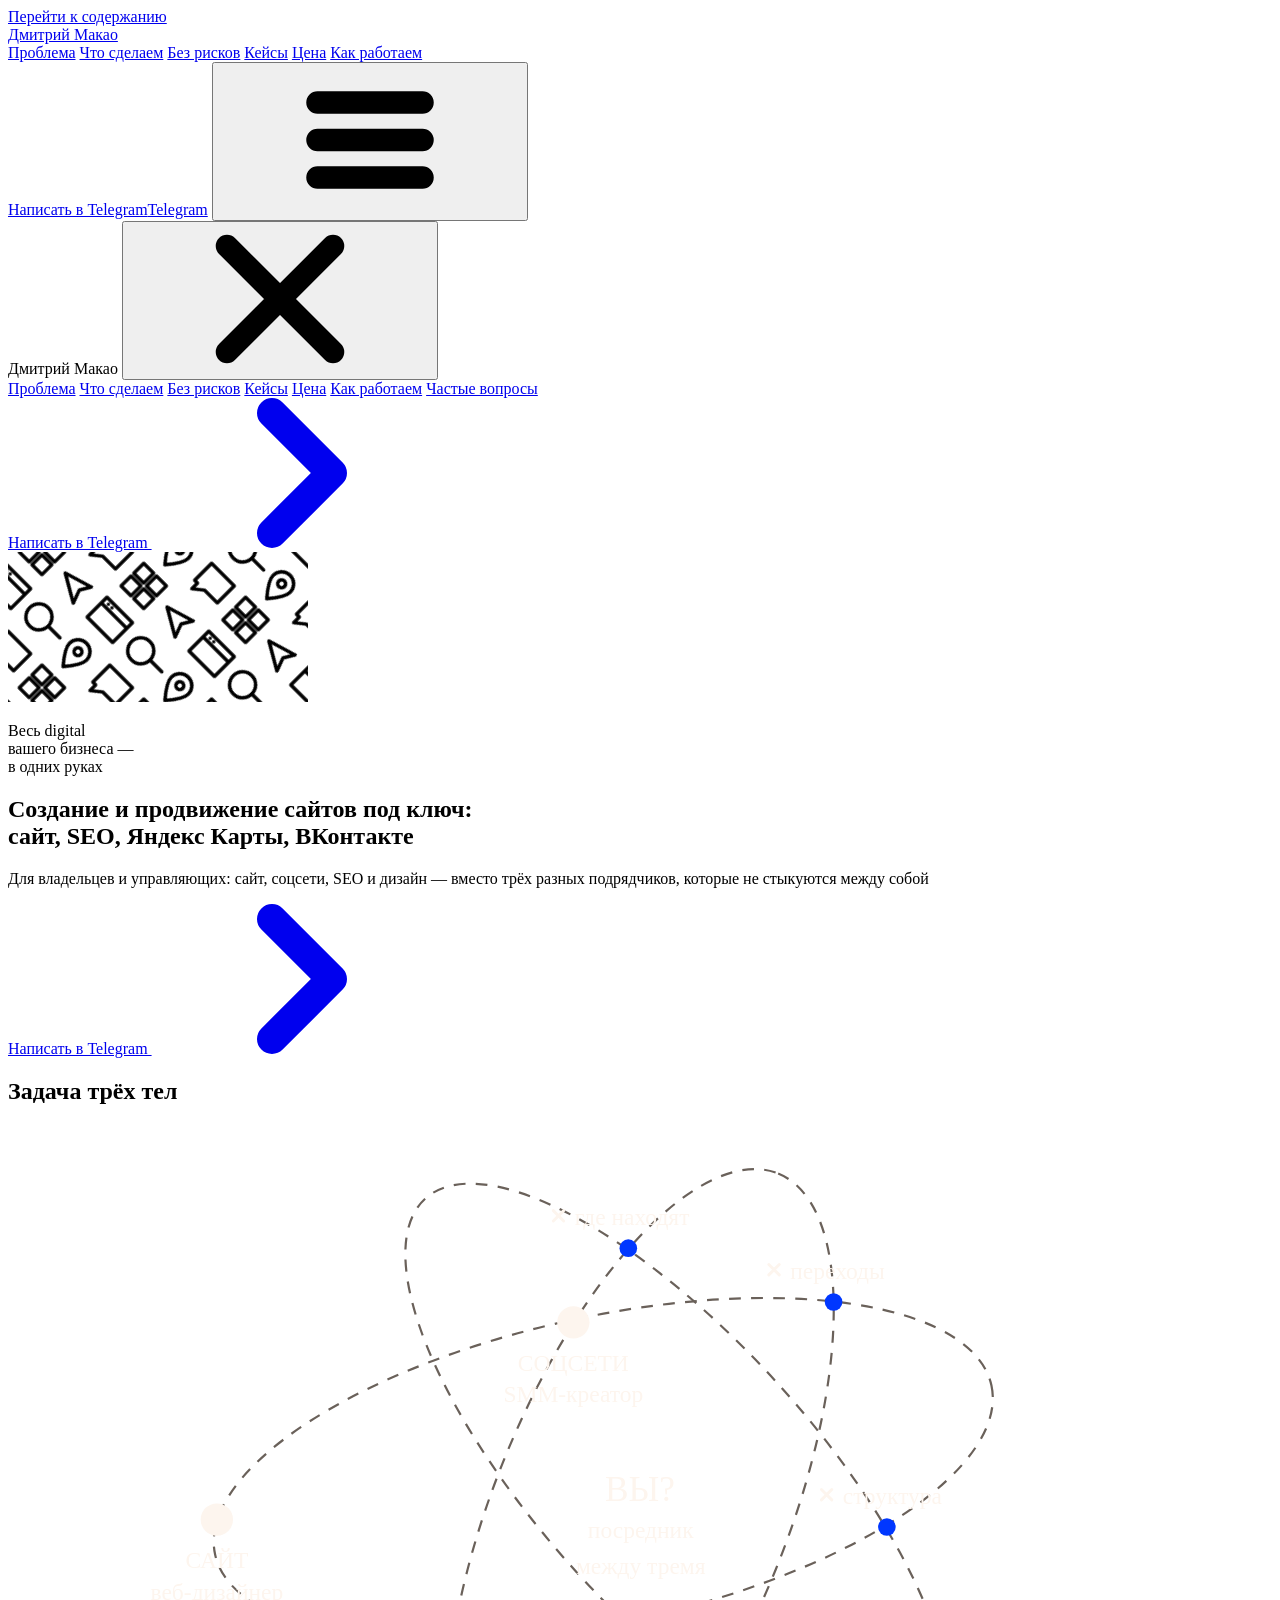
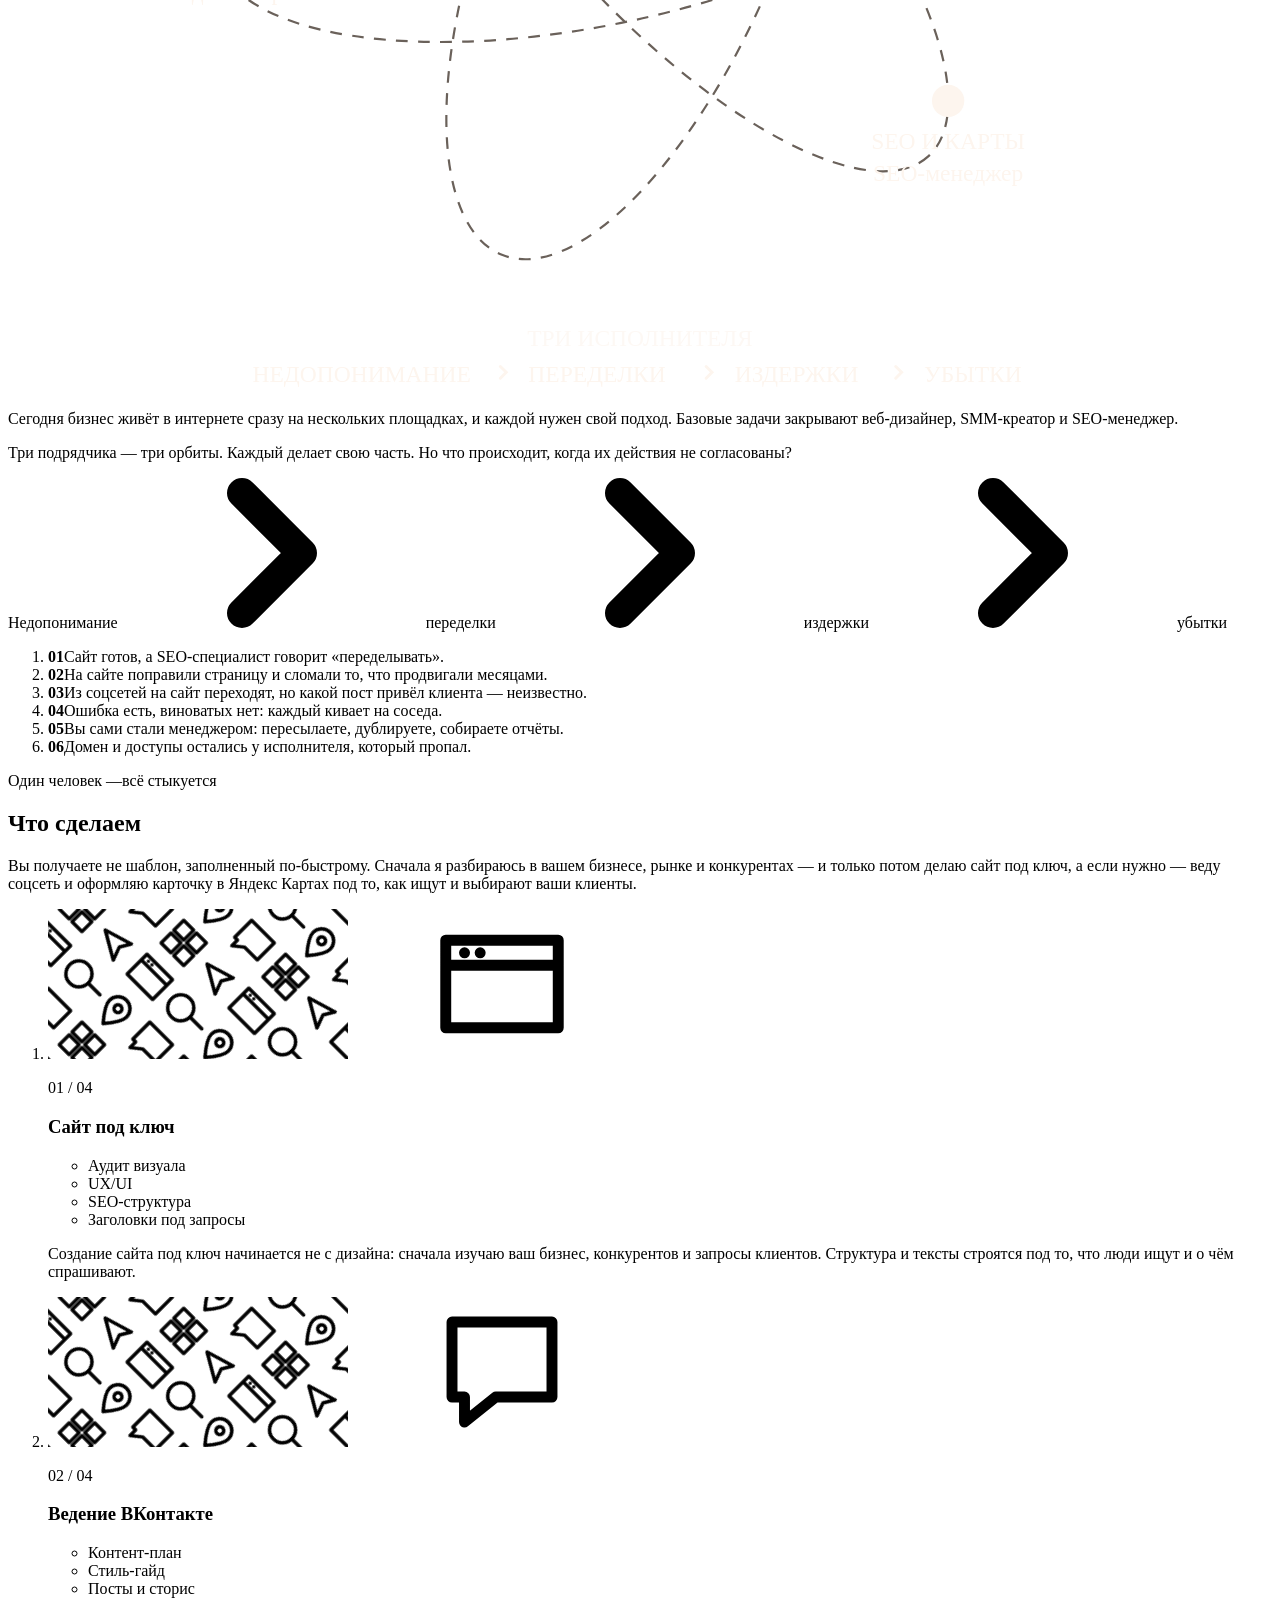
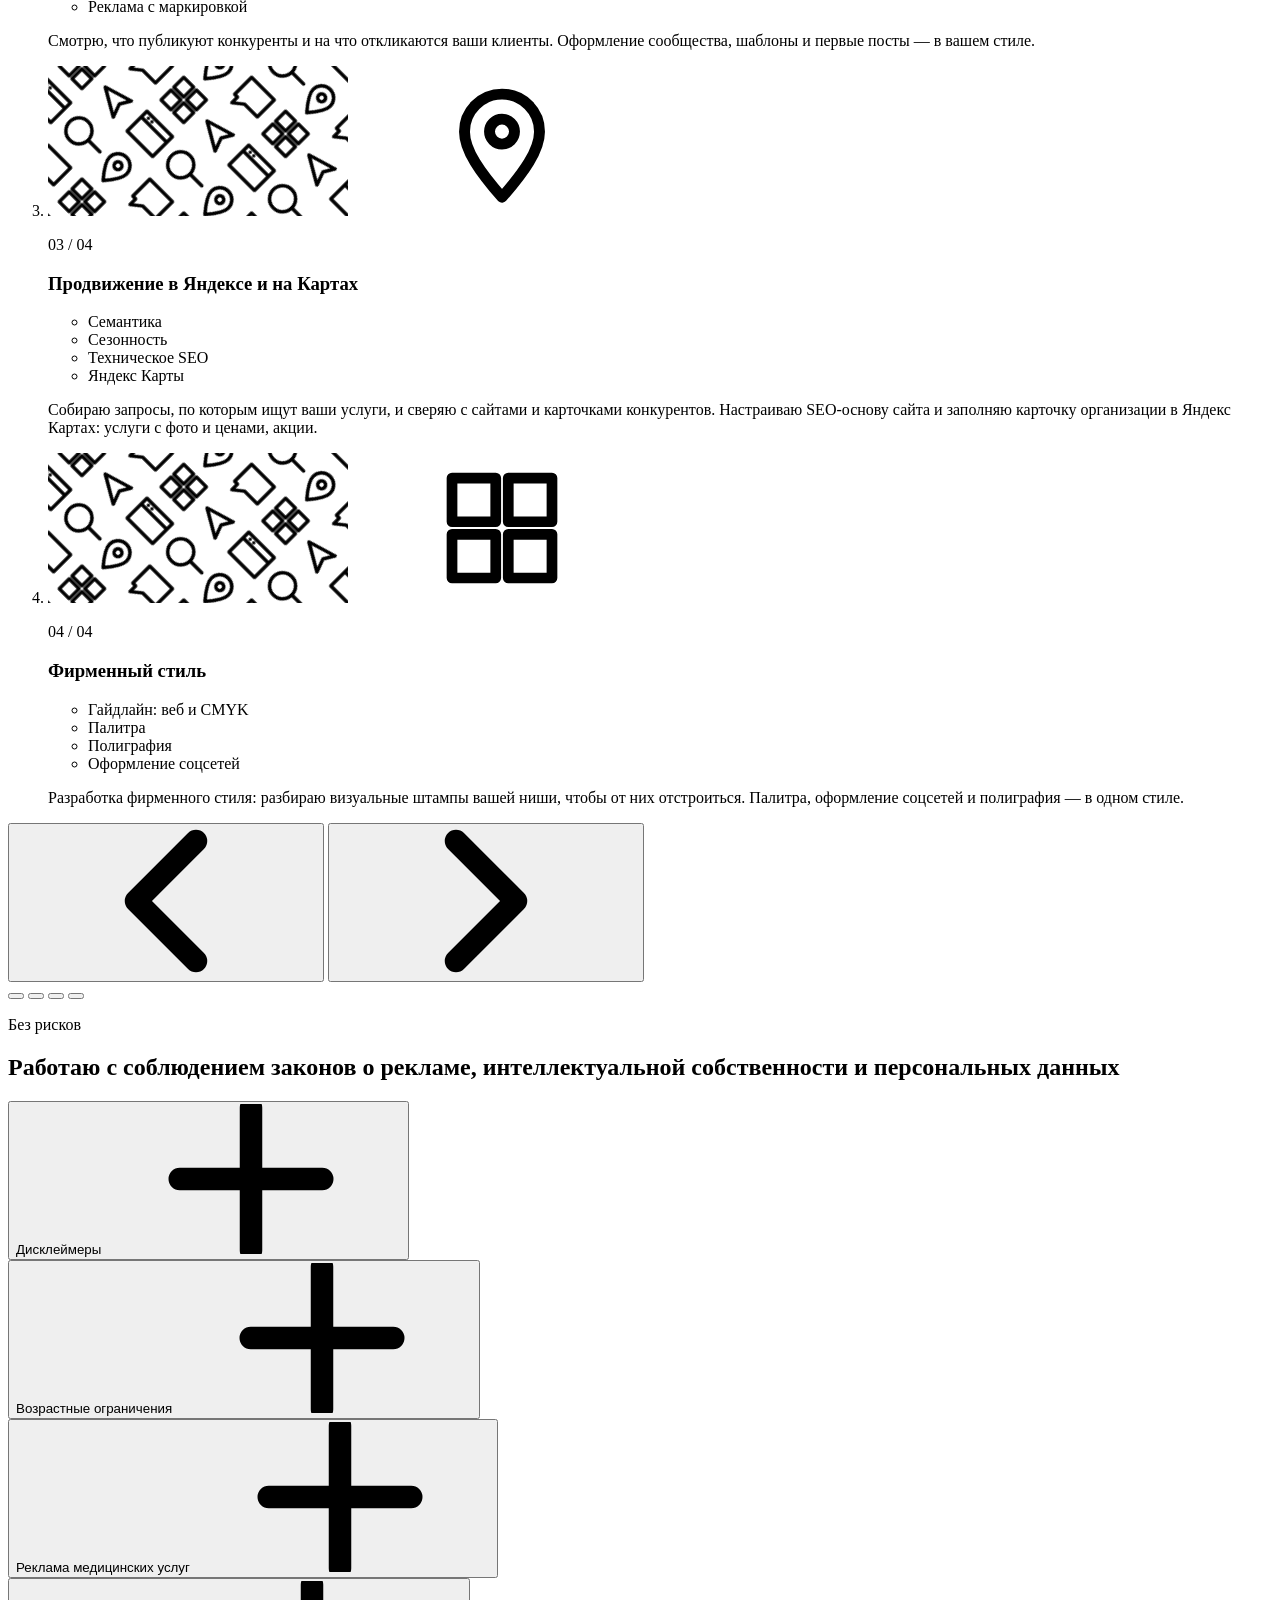
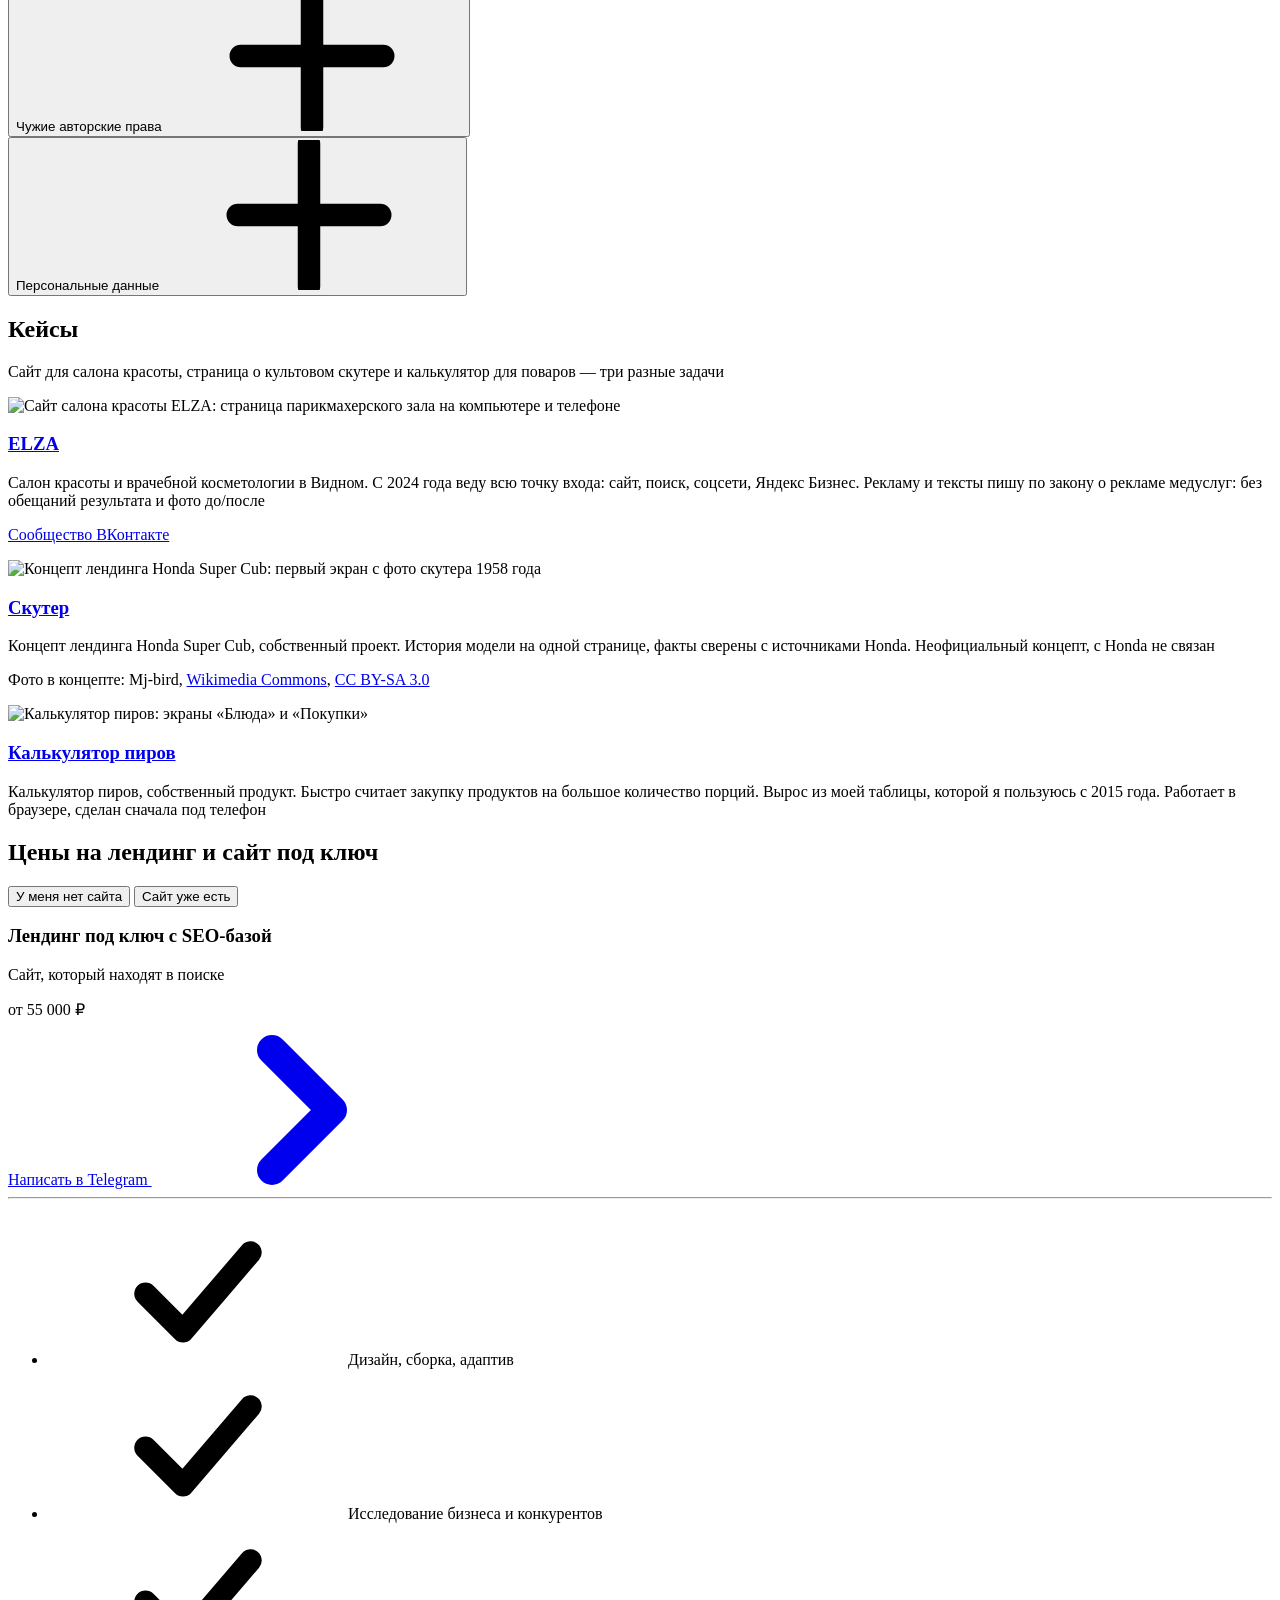
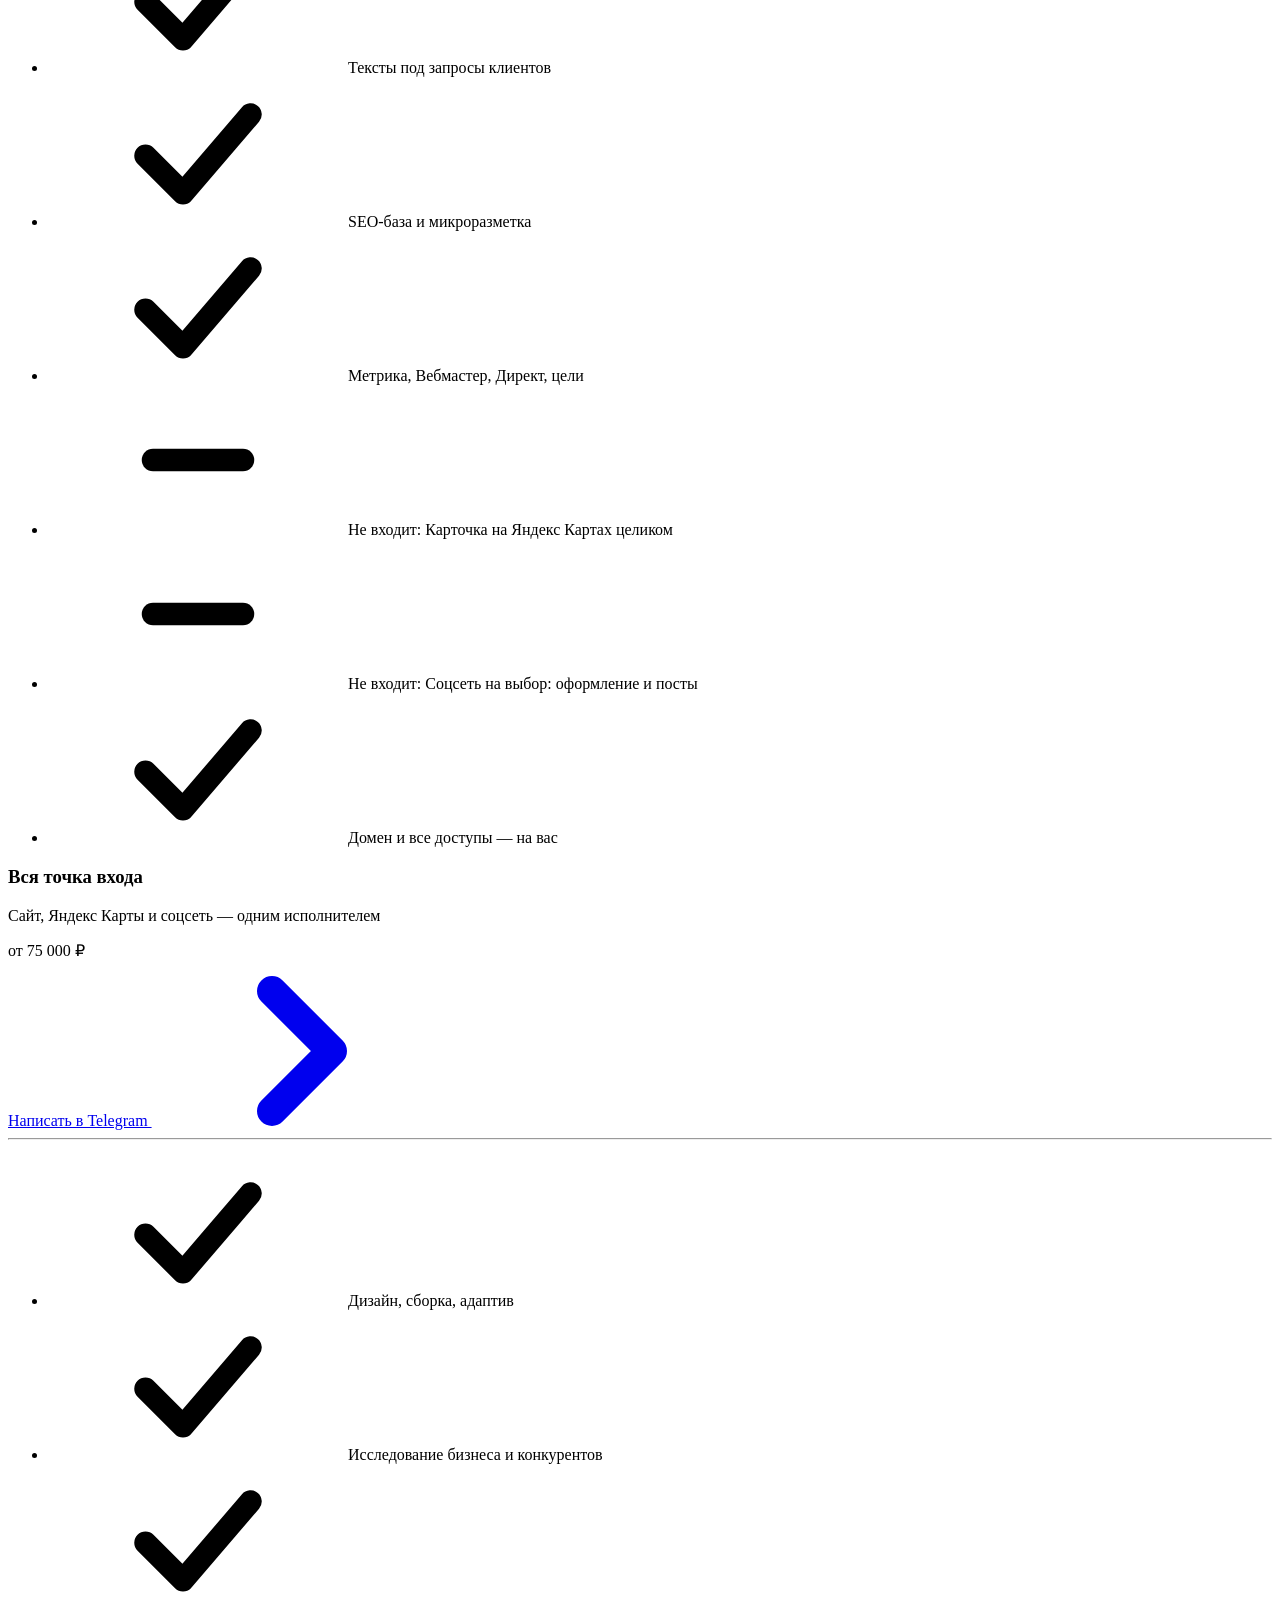
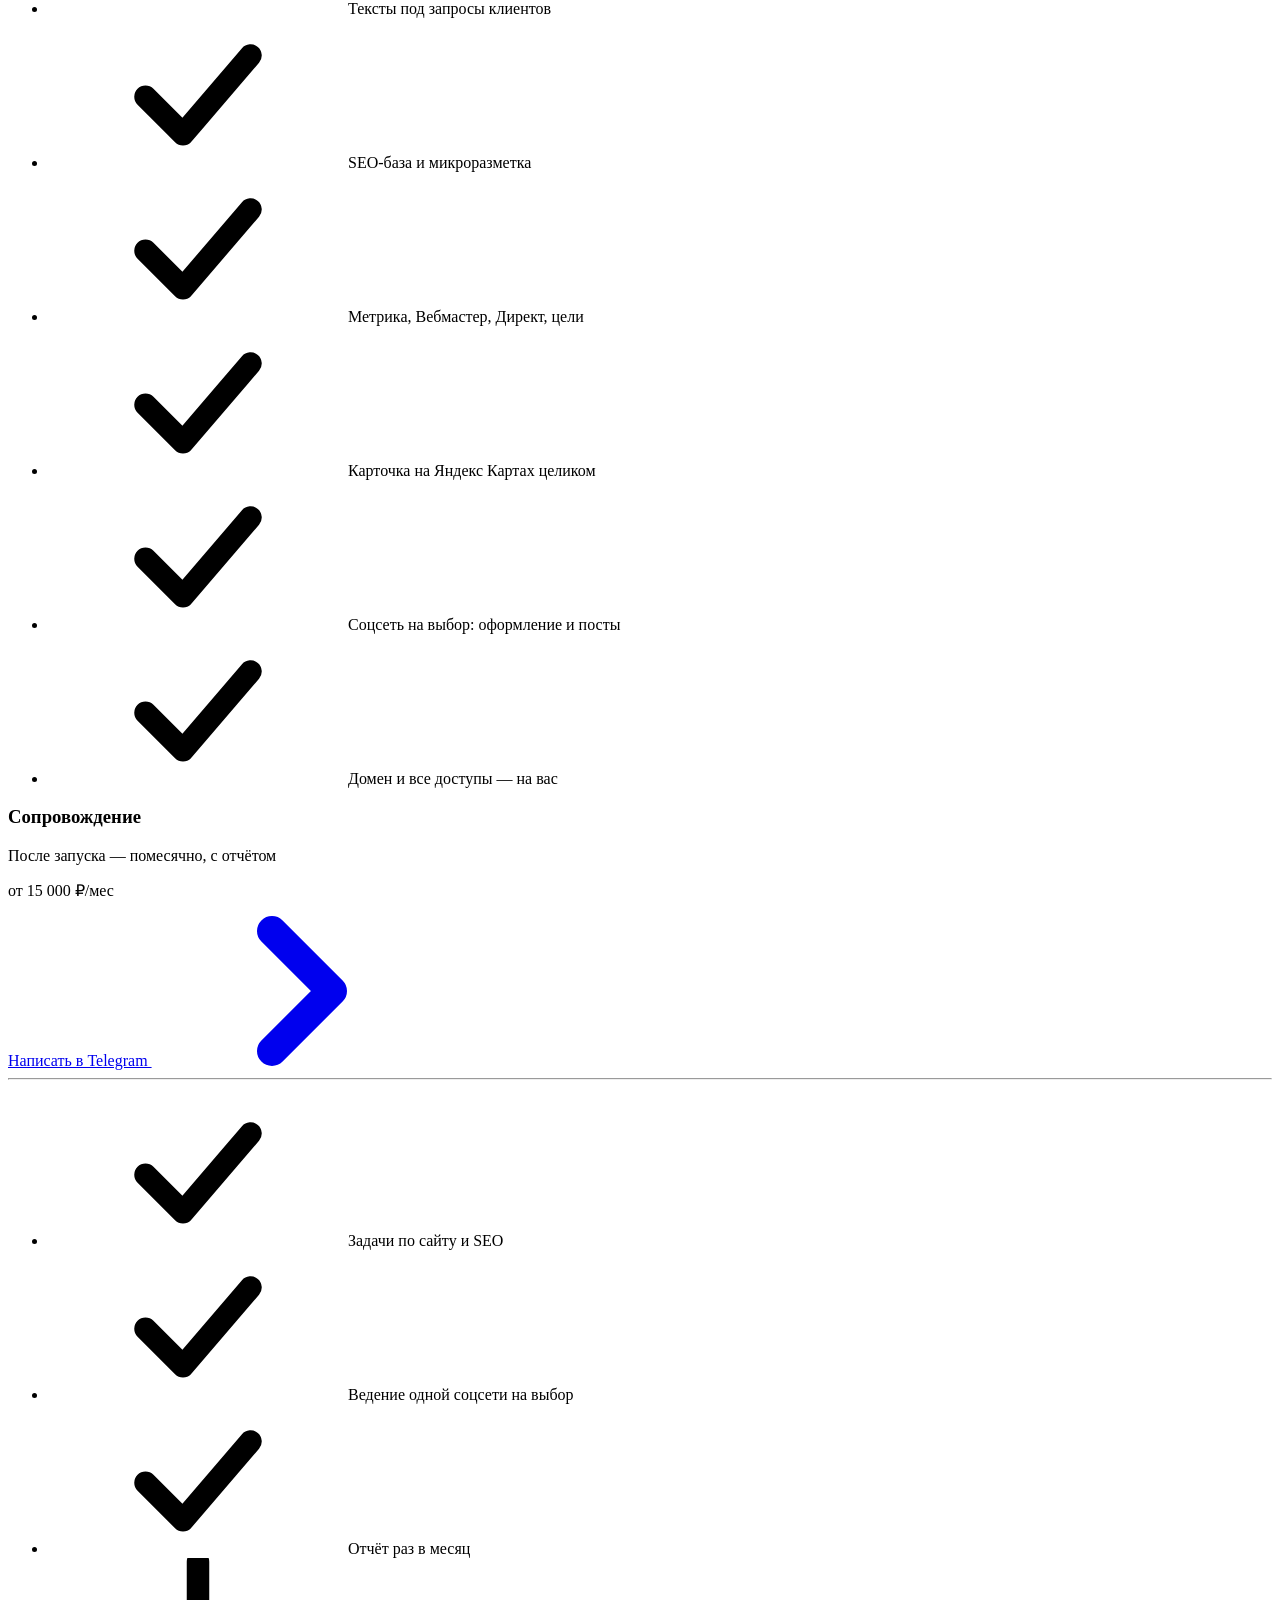
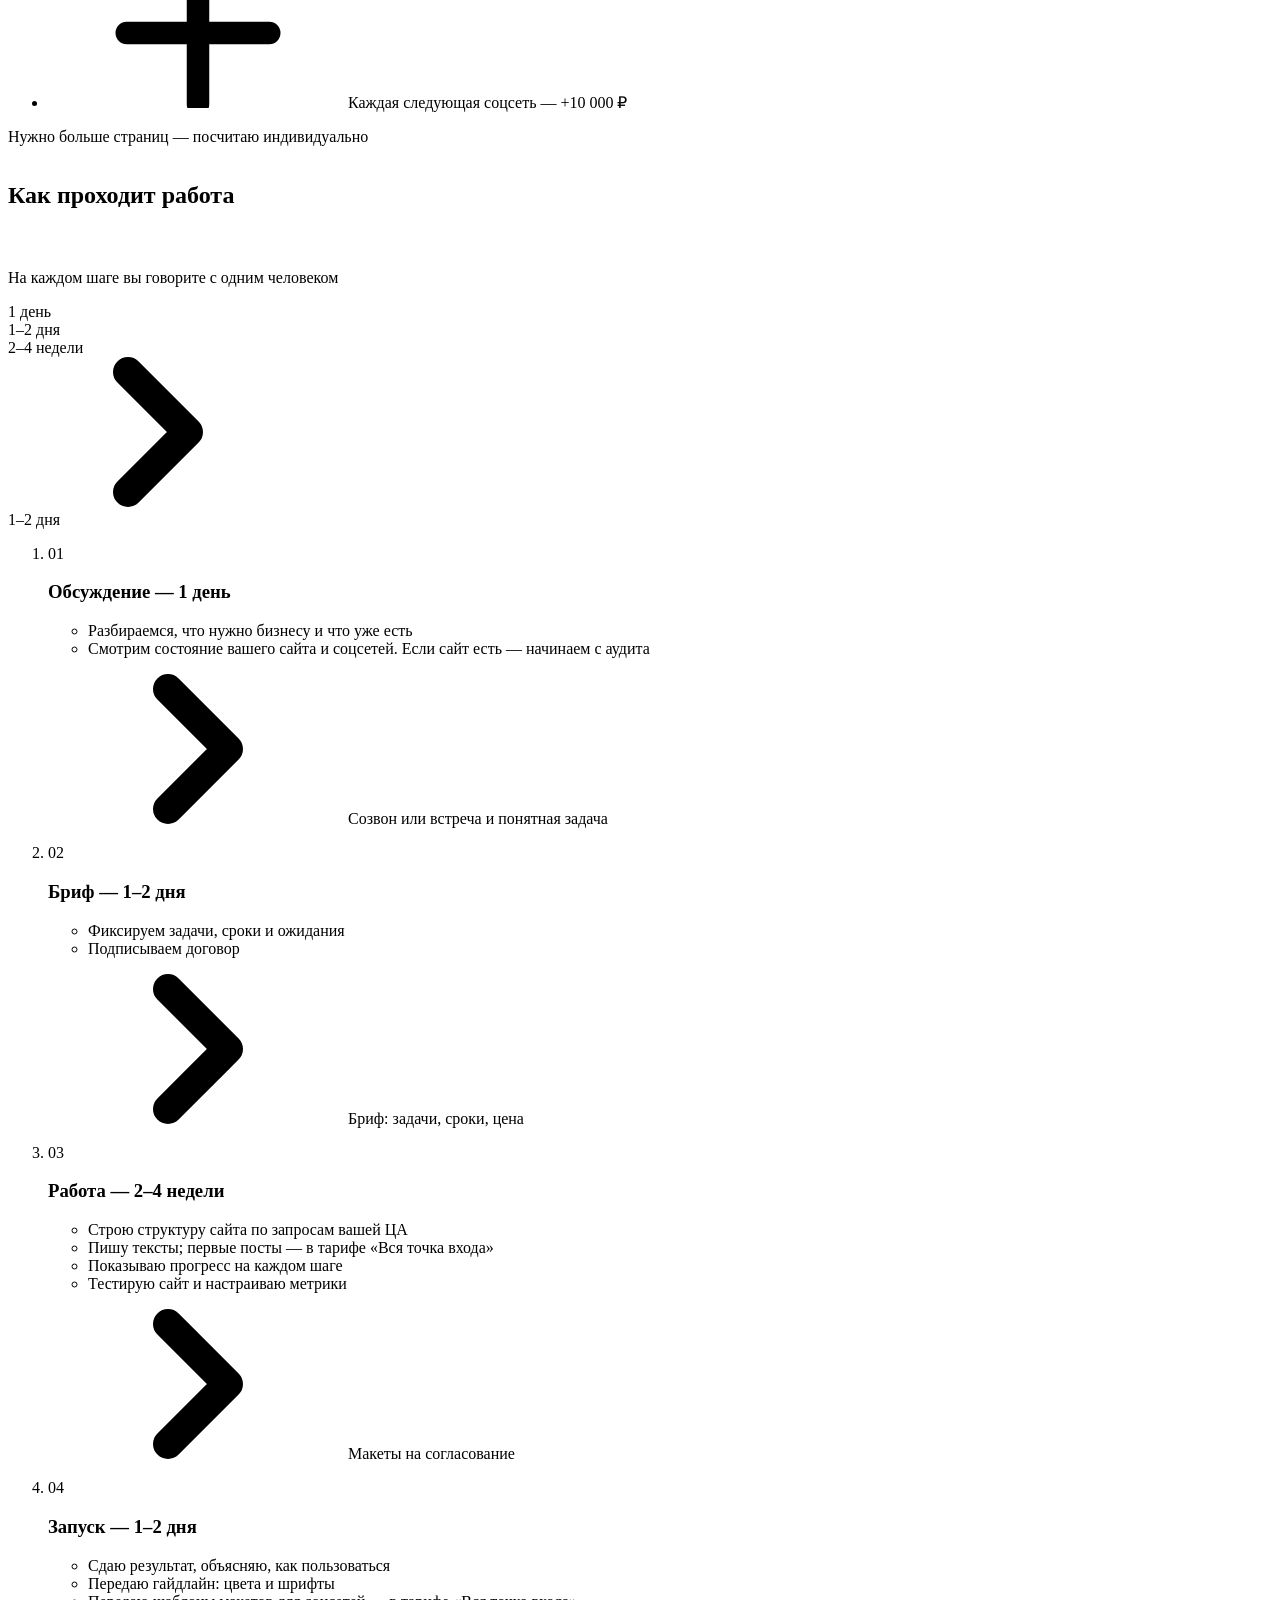
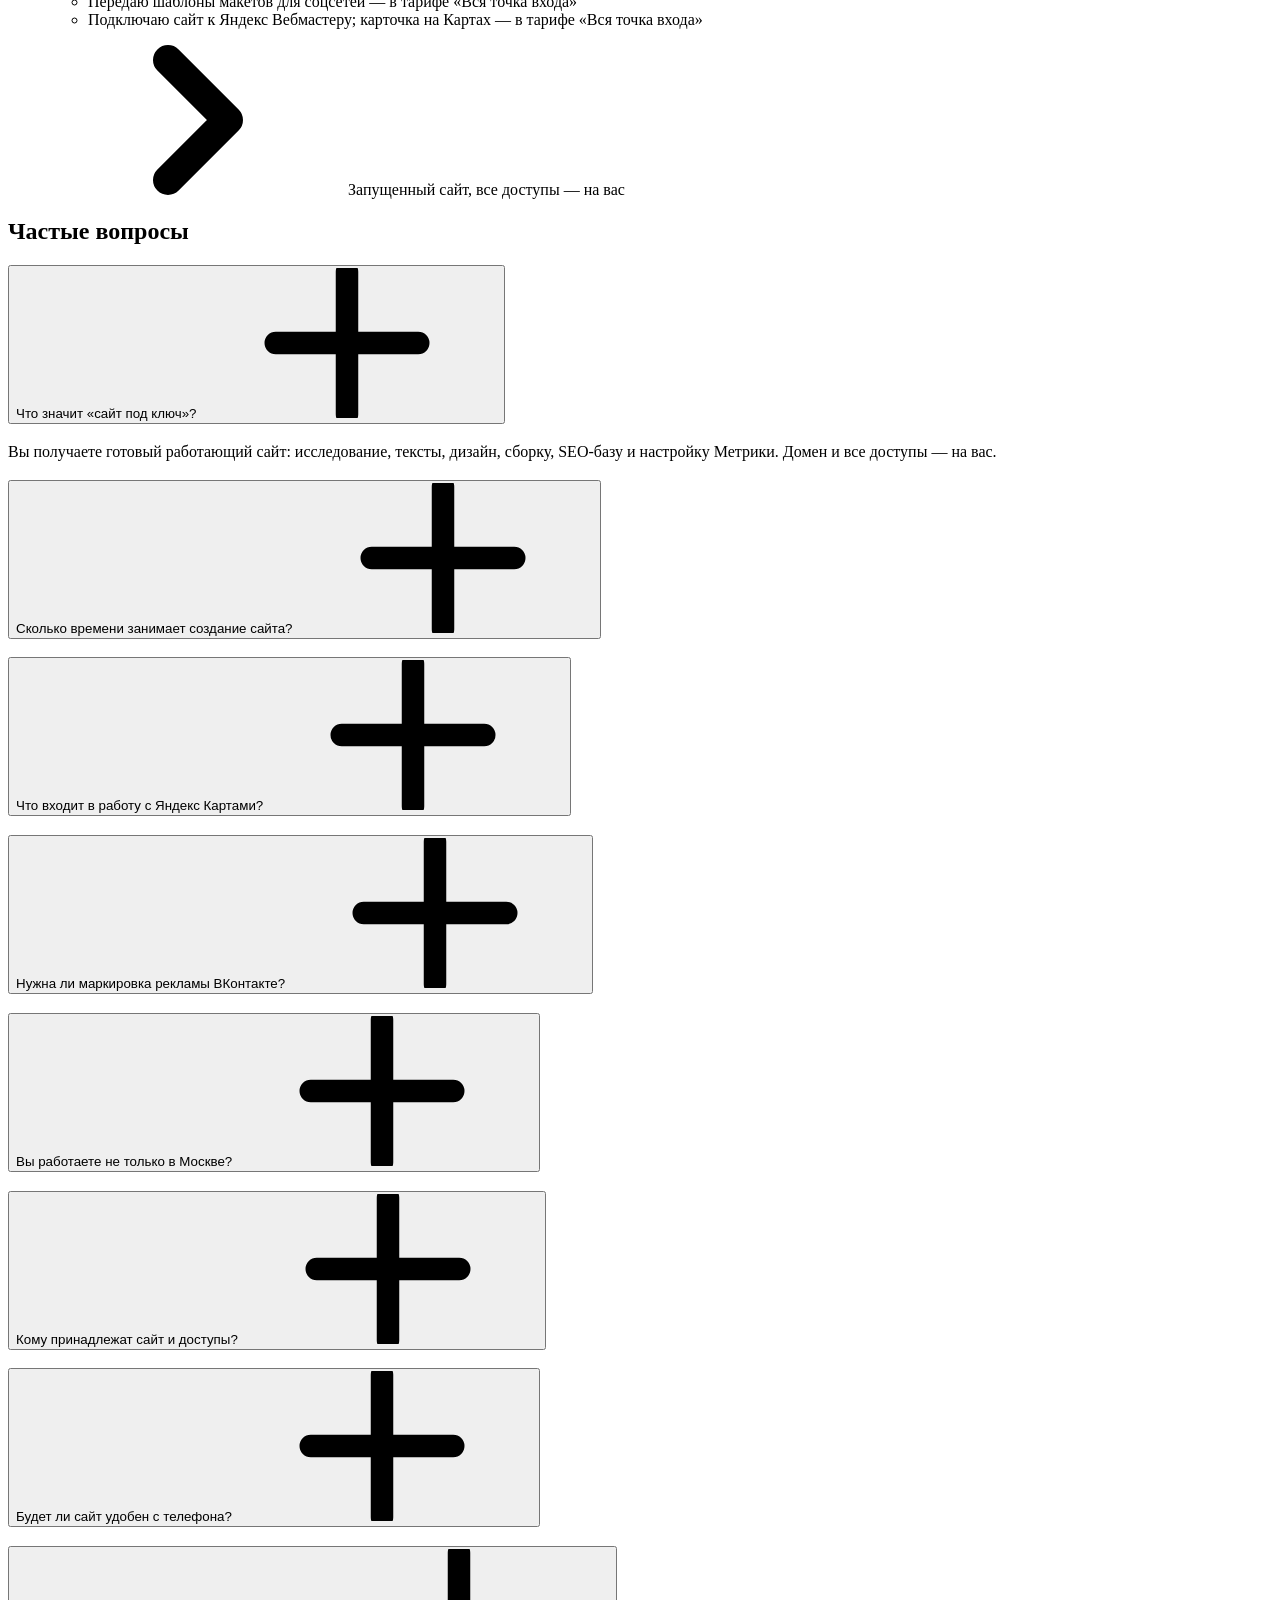
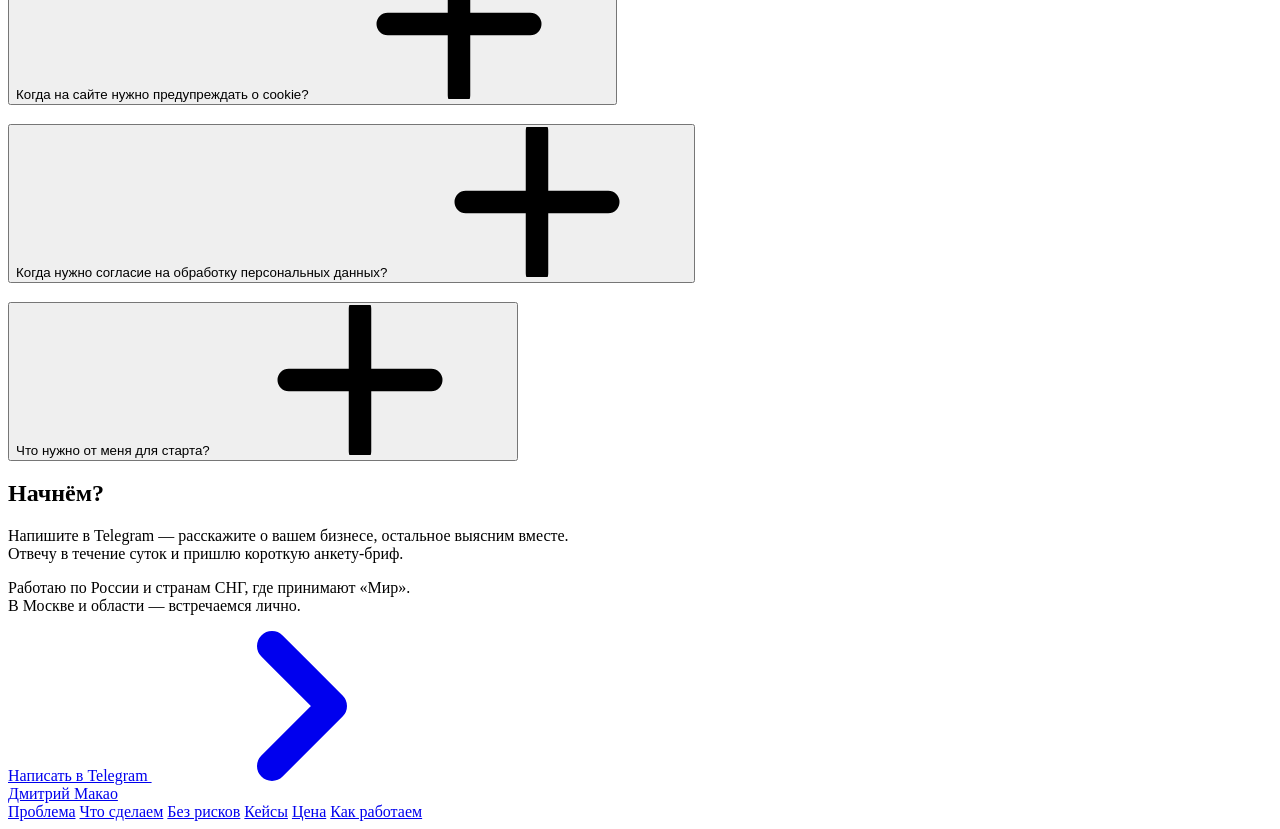
==== index.html @ c99b49bd "Корень .htaccess не видно в системе" ====
<!doctype html>
<html lang="ru">
<head>
<meta charset="utf-8">
<meta name="viewport" content="width=device-width, initial-scale=1">
<title>Сайт под ключ с SEO и продвижением в Яндексе — Дмитрий Макао</title>
<meta name="description" content="Создание и продвижение сайтов под ключ: сайт, SEO, Яндекс Карты и соцсети у одного исполнителя. Лендинг от 55 000 ₽. Пишите в Telegram.">
<link rel="canonical" href="https://dmitrymakao.ru/">
<meta property="og:type" content="website">
<meta property="og:title" content="Весь digital вашего бизнеса — в одних руках">
<meta property="og:description" content="Сайт, SEO, Яндекс Карты и соцсети — один исполнитель вместо трёх. Дмитрий Макао.">
<meta property="og:url" content="https://dmitrymakao.ru/">
<meta property="og:locale" content="ru_RU">
<meta name="theme-color" content="#fdf5ee">
<link rel="icon" href="img/favicon.svg" type="image/svg+xml">
<!-- Шрифты пока с Google Fonts; перед запуском перенести на свой хостинг (152-ФЗ, см. план) -->
<link rel="preload" href="fonts/martian-mono-bold.woff" as="font" type="font/woff" crossorigin>
<link rel="preload" href="fonts/commissioner-regular.woff" as="font" type="font/woff" crossorigin>
<link rel="stylesheet" href="css/style.css">
<script type="application/ld+json">
{
  "@context": "https://schema.org",
  "@type": "ProfessionalService",
  "name": "Дмитрий Макао — сайт, SEO, Яндекс Карты и соцсети",
  "url": "https://dmitrymakao.ru/",
  "description": "Создание и продвижение сайтов под ключ: сайт, SEO, Яндекс Карты и соцсети у одного исполнителя.",
  "areaServed": "RU",
  "priceRange": "от 10 000 ₽",
  "sameAs": ["https://t.me/dmitrymakao"]
}
</script>
<script type="application/ld+json">
{
 "@context": "https://schema.org",
 "@type": "FAQPage",
 "mainEntity": [
  {
   "@type": "Question",
   "name": "Что значит «сайт под ключ»?",
   "acceptedAnswer": {
    "@type": "Answer",
    "text": "Вы получаете готовый работающий сайт: исследование, тексты, дизайн, сборку, SEO-базу и настройку Метрики. Домен и все доступы — на вас."
   }
  },
  {
   "@type": "Question",
   "name": "Сколько времени занимает создание сайта?",
   "acceptedAnswer": {
    "@type": "Answer",
    "text": "Обсуждение — 1 день, бриф — 1–2 дня, работа — 2–4 недели."
   }
  },
  {
   "@type": "Question",
   "name": "Что входит в работу с Яндекс Картами?",
   "acceptedAnswer": {
    "@type": "Answer",
    "text": "Создаю или подтверждаю карточку, заполняю её целиком, завожу услуги с фото и ценами, акции. Ответы на отзывы не веду."
   }
  },
  {
   "@type": "Question",
   "name": "Нужна ли маркировка рекламы ВКонтакте?",
   "acceptedAnswer": {
    "@type": "Answer",
    "text": "Да. Слежу за этим сам: пометка «Реклама», указание рекламодателя и идентификатор рекламы. Если закон требует предупреждений — например, для медицинских услуг, — добавляю и их."
   }
  },
  {
   "@type": "Question",
   "name": "Вы работаете не только в Москве?",
   "acceptedAnswer": {
    "@type": "Answer",
    "text": "Да, по России и странам СНГ, где принимают «Мир». В Москве и области — встречаемся лично."
   }
  },
  {
   "@type": "Question",
   "name": "Кому принадлежат сайт и доступы?",
   "acceptedAnswer": {
    "@type": "Answer",
    "text": "Вам — с первого дня. Домен, аккаунт на платформе сайта и остальные аккаунты регистрируются на вас, а я подключаюсь по вашему приглашению и веду всю работу. Закончили — просто отключаете мой доступ."
   }
  },
  {
   "@type": "Question",
   "name": "Будет ли сайт удобен с телефона?",
   "acceptedAnswer": {
    "@type": "Answer",
    "text": "Да. Делаю сайт сразу под телефон, планшет и компьютер."
   }
  },
  {
   "@type": "Question",
   "name": "Когда на сайте нужно предупреждать о cookie?",
   "acceptedAnswer": {
    "@type": "Answer",
    "text": "Когда сайт собирает аналитику или данные для рекламы: Яндекс Метрика, пиксель ВКонтакте, ретаргетинг. Тогда при первом заходе нужен баннер — зачем собираются данные, ссылка на политику, кнопки «Согласиться» и «Отказаться». Если cookie только технические — вход, корзина, — достаточно описать их в политике обработки данных."
   }
  },
  {
   "@type": "Question",
   "name": "Когда нужно согласие на обработку персональных данных?",
   "acceptedAnswer": {
    "@type": "Answer",
    "text": "Когда сайт собирает данные посетителя: форма заявки, обратный звонок, рассылка, чат-бот. С 1 сентября 2025 года согласие оформляется отдельным документом — его нельзя спрятать в оферту или договор. Надёжнее брать отдельное согласие на каждую форму."
   }
  },
  {
   "@type": "Question",
   "name": "Что нужно от меня для старта?",
   "acceptedAnswer": {
    "@type": "Answer",
    "text": "Написать в Telegram и рассказать о бизнесе. Дальше — созвон или встреча и бриф: задачи, сроки, цена."
   }
  }
 ]
}
</script>
</head>
<body>

<svg width="0" height="0" style="position:absolute" aria-hidden="true">
  <defs>
    <symbol id="i-chevron" viewBox="0 0 10 10"><path d="M3 1L7 5L3 9" fill="none" stroke="currentColor" stroke-width="2" stroke-linecap="round" stroke-linejoin="round"/></symbol>
    <symbol id="i-left" viewBox="0 0 20 20"><path d="M14 2L6 10L14 18" fill="none" stroke="currentColor" stroke-width="3" stroke-linecap="round" stroke-linejoin="round"/></symbol>
    <symbol id="i-right" viewBox="0 0 20 20"><path d="M6 2L14 10L6 18" fill="none" stroke="currentColor" stroke-width="3" stroke-linecap="round" stroke-linejoin="round"/></symbol>
    <symbol id="i-plus" viewBox="0 0 20 20"><path d="M10 0.5V19.5M19.5 10H0.5" fill="none" stroke="currentColor" stroke-width="3" stroke-linecap="round"/></symbol>
    <symbol id="i-check" viewBox="0 0 20 20"><path d="M3 10.5L8 15.5L17 5" fill="none" stroke="currentColor" stroke-width="3" stroke-linecap="round" stroke-linejoin="round"/></symbol>
    <symbol id="i-dash" viewBox="0 0 20 20"><path d="M4 10H16" fill="none" stroke="currentColor" stroke-width="3" stroke-linecap="round"/></symbol>
    <symbol id="i-menu" viewBox="0 0 20 20"><path d="M3 5H17M3 10H17M3 15H17" fill="none" stroke="currentColor" stroke-width="3" stroke-linecap="round"/></symbol>
    <symbol id="i-close" viewBox="0 0 20 20"><path d="M2.93 2.93L17.07 17.07M17.07 2.93L2.93 17.07" fill="none" stroke="currentColor" stroke-width="3" stroke-linecap="round"/></symbol>
    <!-- значки направлений для узора хиро (из «Иконки», размер 28) -->
    <symbol id="p-site" viewBox="0 0 28 28"><path d="M3.5 10.5H24.5M7 8.17H7.01M9.92 8.17H9.93M3.5 5.83H24.5V22.17H3.5V5.83Z" fill="none" stroke="currentColor" stroke-width="2.04" stroke-linecap="round" stroke-linejoin="round"/></symbol>
    <symbol id="p-search" viewBox="0 0 28 28"><path d="M18.08 18.08L24.5 24.5M12.25 4.67A7.58 7.58 0 1 0 12.25 19.83A7.58 7.58 0 1 0 12.25 4.67Z" fill="none" stroke="currentColor" stroke-width="2.04" stroke-linecap="round"/></symbol>
    <symbol id="p-pin" viewBox="0 0 28 28"><path d="M14 24.5C9.92 19.83 7 15.75 7 12.25A7 7 0 0 1 21 12.25C21 15.75 18.08 19.83 14 24.5ZM14 9.92A2.33 2.33 0 1 0 14 14.58A2.33 2.33 0 1 0 14 9.92Z" fill="none" stroke="currentColor" stroke-width="2.04" stroke-linejoin="round"/></symbol>
    <symbol id="p-chat" viewBox="0 0 28 28"><path d="M4.67 4.67H23.33V18.67H12.83L7 23.33V18.67H4.67V4.67Z" fill="none" stroke="currentColor" stroke-width="2.04" stroke-linecap="round" stroke-linejoin="round"/></symbol>
    <symbol id="p-grid" viewBox="0 0 28 28"><path d="M4.67 4.67H12.83V12.83H4.67ZM15.17 4.67H23.33V12.83H15.17ZM4.67 15.17H12.83V23.33H4.67ZM15.17 15.17H23.33V23.33H15.17Z" fill="none" stroke="currentColor" stroke-width="2" stroke-linecap="round" stroke-linejoin="round"/></symbol>
    <symbol id="p-cursor" viewBox="0 0 28 28"><path d="M7.83 6.5L23 14.67L16 16.42L12.5 24L7.83 6.5Z" fill="none" stroke="currentColor" stroke-width="2.04" stroke-linecap="round" stroke-linejoin="round"/></symbol>
  </defs>
</svg>

<a class="visually-hidden" href="#problem">Перейти к содержанию</a>

<header class="header">
  <a class="header__logo" href="#top">Дмитрий Макао</a>
  <nav class="header__nav" aria-label="Разделы">
    <a href="#problem">Проблема</a>
    <a href="#what-includes">Что сделаем</a>
    <a href="#legal">Без рисков</a>
    <a href="#cases">Кейсы</a>
    <a href="#price">Цена</a>
    <a href="#process">Как работаем</a>
  </nav>
  <div class="header__right">
    <a class="header__tg" href="https://t.me/dmitrymakao" target="_blank" rel="noopener" data-goal="tg_header"><span class="header__tg-long">Написать в Telegram</span><span class="header__tg-short">Telegram</span></a>
    <button class="header__burger" type="button" aria-label="Открыть меню" aria-expanded="false" aria-controls="menu"><svg class="icon"><use href="#i-menu"/></svg></button>
  </div>
</header>

<div class="menu" id="menu" aria-label="Меню">
  <div class="menu__top">
    <span class="header__logo">Дмитрий Макао</span>
    <button class="menu__close" type="button" aria-label="Закрыть меню"><svg class="icon"><use href="#i-close"/></svg></button>
  </div>
  <nav class="menu__links" aria-label="Разделы">
    <a href="#problem">Проблема</a>
    <a href="#what-includes">Что сделаем</a>
    <a href="#legal">Без рисков</a>
    <a href="#cases">Кейсы</a>
    <a href="#price">Цена</a>
    <a href="#process">Как работаем</a>
    <a href="#faq">Частые вопросы</a>
  </nav>
  <a class="btn btn--inverse" href="https://t.me/dmitrymakao" target="_blank" rel="noopener" data-goal="tg_menu">Написать в Telegram <svg class="icon icon--10"><use href="#i-chevron"/></svg></a>
</div>

<main id="top">

  <!-- ХИРО -->
  <section class="hero" aria-labelledby="hero-h1">
    <svg class="hero__pattern" aria-hidden="true" focusable="false">
      <defs>
        <pattern id="hero-tile" width="288" height="144" patternUnits="userSpaceOnUse" patternTransform="rotate(45)">
          <!-- ряд r, колонка c: значок k = (2r + c) % 6; лупа и курсор повёрнуты на −45° -->
          <use href="#p-site"   x="0"   y="0" width="48" height="48"/>
          <use href="#p-search" x="48"  y="0" width="48" height="48" transform="rotate(-45 72 24)"/>
          <use href="#p-pin"    x="96"  y="0" width="48" height="48"/>
          <use href="#p-chat"   x="144" y="0" width="48" height="48"/>
          <use href="#p-grid"   x="192" y="0" width="48" height="48"/>
          <use href="#p-cursor" x="240" y="0" width="48" height="48" transform="rotate(-45 264 24)"/>
          <use href="#p-pin"    x="0"   y="48" width="48" height="48"/>
          <use href="#p-chat"   x="48"  y="48" width="48" height="48"/>
          <use href="#p-grid"   x="96"  y="48" width="48" height="48"/>
          <use href="#p-cursor" x="144" y="48" width="48" height="48" transform="rotate(-45 168 72)"/>
          <use href="#p-site"   x="192" y="48" width="48" height="48"/>
          <use href="#p-search" x="240" y="48" width="48" height="48" transform="rotate(-45 264 72)"/>
          <use href="#p-grid"   x="0"   y="96" width="48" height="48"/>
          <use href="#p-cursor" x="48"  y="96" width="48" height="48" transform="rotate(-45 72 120)"/>
          <use href="#p-site"   x="96"  y="96" width="48" height="48"/>
          <use href="#p-search" x="144" y="96" width="48" height="48" transform="rotate(-45 168 120)"/>
          <use href="#p-pin"    x="192" y="96" width="48" height="48"/>
          <use href="#p-chat"   x="240" y="96" width="48" height="48"/>
        </pattern>
      </defs>
      <rect width="100%" height="100%" fill="url(#hero-tile)"/>
    </svg>
    <div class="hero__content">
      <p class="hero__title">Весь digital<br>вашего бизнеса —<br>в одних руках</p>
      <h1 class="hero__h1" id="hero-h1">Создание и продвижение сайтов под ключ:<br>сайт, SEO, Яндекс Карты, ВКонтакте</h1>
      <p class="hero__lead">Для владельцев и управляющих: сайт, соцсети, SEO и дизайн — вместо трёх разных подрядчиков, которые не стыкуются между собой</p>
      <a class="btn btn--fill" href="https://t.me/dmitrymakao" target="_blank" rel="noopener" data-goal="tg_hero">Написать в Telegram <svg class="icon icon--10"><use href="#i-chevron"/></svg></a>
    </div>
  </section>

  <!-- ПРОБЛЕМА -->
  <section class="section section--dark stack" id="problem" aria-labelledby="problem-h">
    <h2 class="t-h2 h-center" id="problem-h">Задача трёх тел</h2>
    <div class="problem__grid">
      <svg class="problem__scheme" viewBox="0 0 860 589" role="img" aria-label="Схема: три исполнителя — сайт, SEO и карты, соцсети — на разных орбитах, а вы посредник между ними. Итог: недопонимание, переделки, издержки, убытки.">
        <g fill="none" stroke="#6A615A" stroke-width="1.5" stroke-dasharray="8 7">
          <ellipse cx="405.02" cy="234.74" rx="270.3" ry="104.3" transform="rotate(-12.29 405.02 234.74)"/>
          <ellipse cx="455.05" cy="239.81" rx="255.5" ry="93.8" transform="rotate(47.97 455.05 239.81)"/>
          <ellipse cx="430.03" cy="264.8" rx="250.1" ry="99.7" transform="rotate(-67.93 430.03 264.8)"/>
        </g>
        <g fill="#0037FF"><circle cx="597.97" cy="273.52" r="6"/><circle cx="561.7" cy="120.45" r="6"/><circle cx="422.05" cy="83.8" r="6"/></g>
        <g stroke="#FDF5EE" stroke-width="2" stroke-linecap="round" fill="none">
          <path d="M553.43 247.99L560.5 255.06M560.5 247.99L553.43 255.06"/>
          <path d="M517.66 94.91L524.73 101.98M524.73 94.91L517.66 101.98"/>
          <path d="M371.01 58.27L378.08 65.34M378.08 58.27L371.01 65.34"/>
          <path d="M335 572.5L339 576.5L335 580.5M475 572.5L479 576.5L475 580.5M604 572.5L608 576.5L604 580.5"/>
        </g>
        <g fill="#FDF5EE"><circle cx="142.1" cy="268.45" r="11"/><circle cx="639.65" cy="391.77" r="11"/><circle cx="384.66" cy="134.26" r="11"/></g>
        <g fill="#FDF5EE" font-size="16">
          <text x="568.02" y="258.01">структура</text>
          <text x="532.24" y="104.94">переходы</text>
          <text x="385.6" y="68.29">где находят</text>
          <text x="142.1" y="322.94" text-anchor="middle">веб-дизайнер</text>
          <text x="639.65" y="446.26" text-anchor="middle">SEO-менеджер</text>
          <text x="384.66" y="188.74" text-anchor="middle">SMM-креатор</text>
          <text x="430.5" y="281.27" text-anchor="middle">посредник</text>
          <text x="430.5" y="305.27" text-anchor="middle">между тремя</text>
          <g class="m">
            <text x="142.1" y="301.35" text-anchor="middle">САЙТ</text>
            <text x="639.65" y="424.67" text-anchor="middle">SEO И КАРТЫ</text>
            <text x="384.66" y="167.16" text-anchor="middle">СОЦСЕТИ</text>
            <text x="430" y="255.88" text-anchor="middle" font-size="24" letter-spacing="0">ВЫ?</text>
            <text x="430" y="558.68" text-anchor="middle" opacity="0.6">ТРИ ИСПОЛНИТЕЛЯ</text>
            <text x="166.34" y="582.9">НЕДОПОНИМАНИЕ</text>
            <text x="354.03" y="582.9">ПЕРЕДЕЛКИ</text>
            <text x="494.45" y="582.9">ИЗДЕРЖКИ</text>
            <text x="623.29" y="582.9">УБЫТКИ</text>
          </g>
        </g>
      </svg>
      <div class="problem__text">
        <p>Сегодня бизнес живёт в интернете сразу на нескольких площадках, и каждой нужен свой подход. Базовые задачи закрывают веб-дизайнер, SMM-креатор и SEO-менеджер.</p>
        <p>Три подрядчика — три орбиты. Каждый делает свою часть. Но что происходит, когда их действия не согласованы?</p>
        <p class="problem__chain t-label">Недопонимание <svg class="icon icon--10" aria-hidden="true"><use href="#i-chevron"/></svg> переделки <svg class="icon icon--10" aria-hidden="true"><use href="#i-chevron"/></svg> издержки <svg class="icon icon--10" aria-hidden="true"><use href="#i-chevron"/></svg> убытки</p>
        <ol class="pains">
          <li><b>01</b><span>Сайт готов, а SEO-специалист говорит «переделывать».</span></li>
          <li><b>02</b><span>На сайте поправили страницу и сломали то, что продвигали месяцами.</span></li>
          <li><b>03</b><span>Из соцсетей на сайт переходят, но какой пост привёл клиента — неизвестно.</span></li>
          <li><b>04</b><span>Ошибка есть, виноватых нет: каждый кивает на соседа.</span></li>
          <li><b>05</b><span>Вы сами стали менеджером: пересылаете, дублируете, собираете отчёты.</span></li>
          <li><b>06</b><span>Домен и доступы остались у исполнителя, который пропал.</span></li>
        </ol>
      </div>
    </div>
    <p class="problem__claim t-accent"><span>Один человек —</span><span>всё стыкуется</span></p>
  </section>

  <!-- ЧТО СДЕЛАЕМ
       Одна разметка на все ширины (08.10): на телефоне — список 01–04 подряд,
       с 768 скрипт собирает слайдер: слева лента кадров со словами, справа текст текущего направления. -->
  <section class="section section--line stack" id="what-includes" aria-labelledby="services-h">
    <div class="services__head">
      <h2 class="t-h2 c-accent h-center" id="services-h">Что сделаем</h2>
      <p>Вы получаете не шаблон, заполненный по-быстрому. Сначала я разбираюсь в вашем бизнесе, рынке и конкурентах — и только потом делаю сайт под ключ, а если нужно — веду соцсеть и оформляю карточку в Яндекс Картах под то, как ищут и выбирают ваши клиенты.</p>
    </div>
    <div class="services" data-slider>
      <div class="services__window" aria-hidden="true"><div class="services__track"></div></div>
      <div class="services__text">
        <ol class="svc-list" aria-live="polite">
        <li data-icon="p-site" class="svc is-active">
          <div class="svc__card">
            <svg class="card__pattern" aria-hidden="true"><rect width="100%" height="100%" fill="url(#hero-tile)"/></svg>
            <svg class="card__icon" aria-hidden="true"><use href="#p-site"/></svg>
            <p class="t-label c-muted">01 / 04</p>
            <h3 class="t-h3">Сайт под ключ</h3>
            <ul class="svc__words"><li>Аудит визуала</li><li>UX/UI</li><li>SEO-структура</li><li>Заголовки под запросы</li></ul>
          </div>
          <p class="svc__desc">Создание сайта под ключ начинается не с дизайна: сначала изучаю ваш бизнес, конкурентов и запросы клиентов. Структура и тексты строятся под то, что люди ищут и о чём спрашивают.</p>
        </li>
        <li data-icon="p-chat" class="svc">
          <div class="svc__card">
            <svg class="card__pattern" aria-hidden="true"><rect width="100%" height="100%" fill="url(#hero-tile)"/></svg>
            <svg class="card__icon" aria-hidden="true"><use href="#p-chat"/></svg>
            <p class="t-label c-muted">02 / 04</p>
            <h3 class="t-h3">Ведение ВКонтакте</h3>
            <ul class="svc__words"><li>Контент-план</li><li>Стиль-гайд</li><li>Посты и сторис</li><li>Реклама с маркировкой</li></ul>
          </div>
          <p class="svc__desc">Смотрю, что публикуют конкуренты и на что откликаются ваши клиенты. Оформление сообщества, шаблоны и первые посты — в вашем стиле.</p>
        </li>
        <li data-icon="p-pin" class="svc">
          <div class="svc__card">
            <svg class="card__pattern" aria-hidden="true"><rect width="100%" height="100%" fill="url(#hero-tile)"/></svg>
            <svg class="card__icon" aria-hidden="true"><use href="#p-pin"/></svg>
            <p class="t-label c-muted">03 / 04</p>
            <h3 class="t-h3">Продвижение в Яндексе и на Картах</h3>
            <ul class="svc__words"><li>Семантика</li><li>Сезонность</li><li>Техническое SEO</li><li>Яндекс Карты</li></ul>
          </div>
          <p class="svc__desc">Собираю запросы, по которым ищут ваши услуги, и сверяю с сайтами и карточками конкурентов. Настраиваю SEO-основу сайта и заполняю карточку организации в Яндекс Картах: услуги с фото и ценами, акции.</p>
        </li>
        <li data-icon="p-grid" class="svc">
          <div class="svc__card">
            <svg class="card__pattern" aria-hidden="true"><rect width="100%" height="100%" fill="url(#hero-tile)"/></svg>
            <svg class="card__icon" aria-hidden="true"><use href="#p-grid"/></svg>
            <p class="t-label c-muted">04 / 04</p>
            <h3 class="t-h3">Фирменный стиль</h3>
            <ul class="svc__words"><li>Гайдлайн: веб и CMYK</li><li>Палитра</li><li>Полиграфия</li><li>Оформление соцсетей</li></ul>
          </div>
          <p class="svc__desc">Разработка фирменного стиля: разбираю визуальные штампы вашей ниши, чтобы от них отстроиться. Палитра, оформление соцсетей и полиграфия — в одном стиле.</p>
        </li>
        </ol>
        <div class="services__nav">
          <button class="arrow-btn" type="button" data-prev aria-label="Предыдущее направление"><svg class="icon"><use href="#i-left"/></svg></button>
          <button class="arrow-btn" type="button" data-next aria-label="Следующее направление"><svg class="icon"><use href="#i-right"/></svg></button>
          <div class="dots" role="group" aria-label="Направления">
            <button type="button" aria-label="Сайт под ключ" aria-current="true"></button>
            <button type="button" aria-label="Ведение ВКонтакте"></button>
            <button type="button" aria-label="Продвижение в Яндексе и на Картах"></button>
            <button type="button" aria-label="Фирменный стиль"></button>
          </div>
        </div>
      </div>
    </div>
  </section>

  <!-- БЕЗ РИСКОВ -->
  <section class="section section--surface stack" id="legal" aria-labelledby="legal-h">
    <p class="t-h2 c-accent h-center">Без рисков</p>
    <h2 class="t-h3" id="legal-h">Работаю с соблюдением законов о рекламе, интеллектуальной собственности и персональных данных</h2>
    <div class="accordion">
      <div class="acc"><button class="acc__head t-h3" type="button" aria-expanded="false">Дисклеймеры<svg class="icon"><use href="#i-plus"/></svg></button><p class="acc__body" hidden>Все рекламные материалы — с обязательными предупреждениями по требованиям законодательства РФ.</p></div>
      <div class="acc"><button class="acc__head t-h3" type="button" aria-expanded="false">Возрастные ограничения<svg class="icon"><use href="#i-plus"/></svg></button><p class="acc__body" hidden>Маркировку 0+, 12+, 16+, 18+ ставлю там, где она нужна, — без напоминаний.</p></div>
      <div class="acc"><button class="acc__head t-h3" type="button" aria-expanded="false">Реклама медицинских услуг<svg class="icon"><use href="#i-plus"/></svg></button><p class="acc__body" hidden>Знаю особые требования закона «О рекламе» к косметологии и медицине: что можно обещать, что нельзя и как это сформулировать.</p></div>
      <div class="acc"><button class="acc__head t-h3" type="button" aria-expanded="false">Чужие авторские права<svg class="icon"><use href="#i-plus"/></svg></button><p class="acc__body" hidden>Проверяю, чьи фото, шрифты и тексты стоят у вас на сайте и в соцсетях. У клиента была денежная претензия из-за контента прошлых исполнителей — такой контент заменяю на лицензионный или свой.</p></div>
      <div class="acc"><button class="acc__head t-h3" type="button" aria-expanded="false">Персональные данные<svg class="icon"><use href="#i-plus"/></svg></button><p class="acc__body" hidden>Формы с отдельным согласием, политика обработки данных и cookie-баннер — там, где сайт собирает данные посетителей.</p></div>
    </div>
  </section>

  <!-- КЕЙСЫ -->
  <section class="section section--dark stack" id="cases" aria-labelledby="cases-h">
    <h2 class="t-h2 h-center" id="cases-h">Кейсы</h2>
    <p>Сайт для салона красоты, страница о культовом скутере и калькулятор для поваров — три разные задачи</p>
    <div class="cases">
      <article class="case">
        <img class="case__img" src="img/case-elza.webp" width="1142" height="856" loading="lazy" alt="Сайт салона красоты ELZA: страница парикмахерского зала на компьютере и телефоне">
        <div class="case__cap"><h3 class="t-h3"><a class="case__link" href="https://sk-elza.ru/parikmaherskij-zal" target="_blank" rel="noopener">ELZA</a></h3><p>Салон красоты и врачебной косметологии в Видном. С 2024 года веду всю точку входа: сайт, поиск, соцсети, Яндекс Бизнес. Рекламу и тексты пишу по закону о рекламе медуслуг: без обещаний результата и фото до/после</p><p class="case__more"><a class="case__link" href="https://vk.com/elza_zavidnoe" target="_blank" rel="noopener">Сообщество ВКонтакте</a></p></div>
      </article>
      <article class="case case--dashed">
        <img class="case__img" src="img/case-scooter.webp" width="569" height="428" loading="lazy" alt="Концепт лендинга Honda Super Cub: первый экран с фото скутера 1958 года">
        <div class="case__cap"><h3 class="t-h3"><a class="case__link" href="https://dmitrymakao.webflow.io/" target="_blank" rel="noopener">Скутер</a></h3><p>Концепт лендинга Honda Super Cub, собственный проект. История модели на одной странице, факты сверены с источниками Honda. Неофициальный концепт, с Honda не связан</p><p class="case__credit">Фото в концепте: Mj-bird, <a href="https://commons.wikimedia.org/wiki/File:Honda_super_cub,_1st_Gen._1958,_Left_side.jpg" target="_blank" rel="noopener">Wikimedia Commons</a>, <a href="https://creativecommons.org/licenses/by-sa/3.0" target="_blank" rel="noopener">CC BY-SA 3.0</a></p></div>
      </article>
      <article class="case case--dashed">
        <img class="case__img" src="img/case-pir.webp" width="1142" height="856" loading="lazy" alt="Калькулятор пиров: экраны «Блюда» и «Покупки»">
        <div class="case__cap"><h3 class="t-h3"><a class="case__link" href="https://pir-calculator.webflow.io/" target="_blank" rel="noopener">Калькулятор пиров</a></h3><p>Калькулятор пиров, собственный продукт. Быстро считает закупку продуктов на большое количество порций. Вырос из моей таблицы, которой я пользуюсь с 2015 года. Работает в браузере, сделан сначала под телефон</p></div>
      </article>
    </div>
  </section>

  <!-- ЦЕНЫ -->
  <section class="section section--accent stack" id="price" aria-labelledby="price-h">
    <h2 class="price__title h-center" id="price-h">Цены на лендинг и сайт под ключ</h2>
    <div class="switch" role="group" aria-label="Есть ли у вас сайт">
      <button type="button" aria-pressed="true" data-plan="new">У меня нет сайта</button>
      <button type="button" aria-pressed="false" data-plan="has">Сайт уже есть</button>
    </div>

    <div class="tariffs" data-plan-set="new">
      <article class="tariff tariff--main">
        <h3 class="tariff__name">Лендинг под ключ с SEO-базой</h3>
        <p class="c-muted">Сайт, который находят в поиске</p>
        <p class="tariff__cost">от 55 000 ₽</p>
        <a class="btn btn--fill btn--block" href="https://t.me/dmitrymakao" target="_blank" rel="noopener" data-goal="tg_price">Написать в Telegram <svg class="icon icon--10"><use href="#i-chevron"/></svg></a>
        <hr>
        <ul class="options">
          <li><svg class="icon"><use href="#i-check"/></svg>Дизайн, сборка, адаптив</li>
          <li><svg class="icon"><use href="#i-check"/></svg>Исследование бизнеса и конкурентов</li>
          <li><svg class="icon"><use href="#i-check"/></svg>Тексты под запросы клиентов</li>
          <li><svg class="icon"><use href="#i-check"/></svg>SEO-база и микроразметка</li>
          <li><svg class="icon"><use href="#i-check"/></svg>Метрика, Вебмастер, Директ, цели</li>
          <li class="is-off"><svg class="icon"><use href="#i-dash"/></svg><span><span class="visually-hidden">Не входит: </span>Карточка на Яндекс Картах целиком</span></li>
          <li class="is-off"><svg class="icon"><use href="#i-dash"/></svg><span><span class="visually-hidden">Не входит: </span>Соцсеть на выбор: оформление и посты</span></li>
          <li><svg class="icon"><use href="#i-check"/></svg>Домен и все доступы — на вас</li>
        </ul>
      </article>
      <article class="tariff">
        <h3 class="tariff__name">Вся точка входа</h3>
        <p class="c-muted">Сайт, Яндекс Карты и соцсеть — одним исполнителем</p>
        <p class="tariff__cost">от 75 000 ₽</p>
        <a class="btn btn--line btn--block" href="https://t.me/dmitrymakao" target="_blank" rel="noopener" data-goal="tg_price">Написать в Telegram <svg class="icon icon--10"><use href="#i-chevron"/></svg></a>
        <hr>
        <ul class="options">
          <li><svg class="icon"><use href="#i-check"/></svg>Дизайн, сборка, адаптив</li>
          <li><svg class="icon"><use href="#i-check"/></svg>Исследование бизнеса и конкурентов</li>
          <li><svg class="icon"><use href="#i-check"/></svg>Тексты под запросы клиентов</li>
          <li><svg class="icon"><use href="#i-check"/></svg>SEO-база и микроразметка</li>
          <li><svg class="icon"><use href="#i-check"/></svg>Метрика, Вебмастер, Директ, цели</li>
          <li><svg class="icon"><use href="#i-check"/></svg>Карточка на Яндекс Картах целиком</li>
          <li><svg class="icon"><use href="#i-check"/></svg>Соцсеть на выбор: оформление и посты</li>
          <li><svg class="icon"><use href="#i-check"/></svg>Домен и все доступы — на вас</li>
        </ul>
      </article>
      <article class="tariff">
        <h3 class="tariff__name">Сопровождение</h3>
        <p class="c-muted">После запуска — помесячно, с отчётом</p>
        <p class="tariff__cost">от 15 000 ₽/мес</p>
        <a class="btn btn--line btn--block" href="https://t.me/dmitrymakao" target="_blank" rel="noopener" data-goal="tg_price">Написать в Telegram <svg class="icon icon--10"><use href="#i-chevron"/></svg></a>
        <hr>
        <ul class="options">
          <li><svg class="icon"><use href="#i-check"/></svg>Задачи по сайту и SEO</li>
          <li><svg class="icon"><use href="#i-check"/></svg>Ведение одной соцсети на выбор</li>
          <li><svg class="icon"><use href="#i-check"/></svg>Отчёт раз в месяц</li>
          <li><svg class="icon"><use href="#i-plus"/></svg>Каждая следующая соцсеть — +10 000 ₽</li>
        </ul>
      </article>
    </div>

    <div class="tariffs" data-plan-set="has" hidden>
      <article class="tariff">
        <h3 class="tariff__name">Аудит сайта</h3>
        <p class="c-muted">Что мешает сайту работать и чем он рискует. Засчитывается в редизайн</p>
        <p class="tariff__cost">от 10 000 ₽</p>
        <a class="btn btn--line btn--block" href="https://t.me/dmitrymakao" target="_blank" rel="noopener" data-goal="tg_price">Написать в Telegram <svg class="icon icon--10"><use href="#i-chevron"/></svg></a>
        <hr>
        <ul class="options">
          <li><svg class="icon"><use href="#i-check"/></svg>Скорость загрузки и мобильная версия</li>
          <li><svg class="icon"><use href="#i-check"/></svg>SEO: структура, заголовки, индексация</li>
          <li><svg class="icon"><use href="#i-check"/></svg>Юридические риски: реклама, права, ПДн</li>
          <li><svg class="icon"><use href="#i-check"/></svg>Список правок по приоритету</li>
          <li><svg class="icon"><use href="#i-check"/></svg>Метрика, Вебмастер, цели на кнопки</li>
          <li class="is-off"><svg class="icon"><use href="#i-dash"/></svg><span><span class="visually-hidden">Не входит: </span>Карточка на Яндекс Картах целиком</span></li>
          <li class="is-off"><svg class="icon"><use href="#i-dash"/></svg><span><span class="visually-hidden">Не входит: </span>Соцсеть на выбор: оформление и посты</span></li>
          <li><svg class="icon"><use href="#i-check"/></svg>Домен и все доступы — на вас</li>
        </ul>
      </article>
      <article class="tariff tariff--main">
        <h3 class="tariff__name">Редизайн</h3>
        <p class="c-muted">Аудит внутри, риски убираем, SEO сохраняем</p>
        <p class="tariff__cost">от 70 000 ₽</p>
        <a class="btn btn--fill btn--block" href="https://t.me/dmitrymakao" target="_blank" rel="noopener" data-goal="tg_price">Написать в Telegram <svg class="icon icon--10"><use href="#i-chevron"/></svg></a>
        <hr>
        <ul class="options">
          <li><svg class="icon"><use href="#i-check"/></svg>Аудит сайта</li>
          <li><svg class="icon"><use href="#i-check"/></svg>Новый дизайн и адаптив</li>
          <li><svg class="icon"><use href="#i-check"/></svg>Исправление юридических рисков</li>
          <li><svg class="icon"><use href="#i-check"/></svg>Текущее SEO не теряется</li>
          <li><svg class="icon"><use href="#i-check"/></svg>Метрика, Вебмастер, Директ</li>
          <li class="is-off"><svg class="icon"><use href="#i-dash"/></svg><span><span class="visually-hidden">Не входит: </span>Карточка на Яндекс Картах целиком</span></li>
          <li class="is-off"><svg class="icon"><use href="#i-dash"/></svg><span><span class="visually-hidden">Не входит: </span>Соцсеть на выбор: оформление и посты</span></li>
          <li><svg class="icon"><use href="#i-check"/></svg>Домен и все доступы — на вас</li>
        </ul>
      </article>
      <article class="tariff">
        <h3 class="tariff__name">Сопровождение</h3>
        <p class="c-muted">После запуска — помесячно, с отчётом</p>
        <p class="tariff__cost">от 15 000 ₽/мес</p>
        <a class="btn btn--line btn--block" href="https://t.me/dmitrymakao" target="_blank" rel="noopener" data-goal="tg_price">Написать в Telegram <svg class="icon icon--10"><use href="#i-chevron"/></svg></a>
        <hr>
        <ul class="options">
          <li><svg class="icon"><use href="#i-check"/></svg>Задачи по сайту и SEO</li>
          <li><svg class="icon"><use href="#i-check"/></svg>Ведение одной соцсети на выбор</li>
          <li><svg class="icon"><use href="#i-check"/></svg>Отчёт раз в месяц</li>
          <li><svg class="icon"><use href="#i-plus"/></svg>Каждая следующая соцсеть — +10 000 ₽</li>
        </ul>
      </article>
    </div>

    <p>Нужно больше страниц — посчитаю индивидуально</p>
  </section>

  <!-- КАК ПРОХОДИТ РАБОТА -->
  <section class="section section--line stack" id="process" aria-labelledby="process-h">
    <div style="display:flex;flex-direction:column;gap:24px;align-self:stretch">
      <h2 class="t-h2 c-accent h-center" id="process-h">Как проходит работа</h2>
      <p class="c-muted">На каждом шаге вы говорите с одним человеком</p>
    </div>
    <div class="timeline" aria-hidden="true">
      <div class="timeline__step"><div class="timeline__line"></div><span class="t-label">1 день</span></div>
      <div class="timeline__step"><div class="timeline__line"></div><span class="t-label">1–2 дня</span></div>
      <div class="timeline__step"><div class="timeline__line"></div><span class="t-label">2–4 недели</span></div>
      <div class="timeline__step"><div class="timeline__line"><svg class="icon icon--10"><use href="#i-chevron"/></svg></div><span class="t-label">1–2 дня</span></div>
    </div>
    <ol class="steps">
      <li class="step">
        <span class="t-label c-accent">01</span>
        <h3 class="t-h3">Обсуждение <span class="visually-hidden">— 1 день</span></h3>
        <ul><li>Разбираемся, что нужно бизнесу и что уже есть</li><li>Смотрим состояние вашего сайта и соцсетей. Если сайт есть — начинаем с аудита</li></ul>
        <p class="step__result"><svg class="icon icon--10"><use href="#i-chevron"/></svg>Созвон или встреча и понятная задача</p>
      </li>
      <li class="step">
        <span class="t-label c-accent">02</span>
        <h3 class="t-h3">Бриф <span class="visually-hidden">— 1–2 дня</span></h3>
        <ul><li>Фиксируем задачи, сроки и ожидания</li><li>Подписываем договор</li></ul>
        <p class="step__result"><svg class="icon icon--10"><use href="#i-chevron"/></svg>Бриф: задачи, сроки, цена</p>
      </li>
      <li class="step">
        <span class="t-label c-accent">03</span>
        <h3 class="t-h3">Работа <span class="visually-hidden">— 2–4 недели</span></h3>
        <ul><li>Строю структуру сайта по запросам вашей ЦА</li><li>Пишу тексты; первые посты — в тарифе «Вся точка входа»</li><li>Показываю прогресс на каждом шаге</li><li>Тестирую сайт и настраиваю метрики</li></ul>
        <p class="step__result"><svg class="icon icon--10"><use href="#i-chevron"/></svg>Макеты на согласование</p>
      </li>
      <li class="step">
        <span class="t-label c-accent">04</span>
        <h3 class="t-h3">Запуск <span class="visually-hidden">— 1–2 дня</span></h3>
        <ul><li>Сдаю результат, объясняю, как пользоваться</li><li>Передаю гайдлайн: цвета и шрифты</li><li>Передаю шаблоны макетов для соцсетей — в тарифе «Вся точка входа»</li><li>Подключаю сайт к Яндекс Вебмастеру; карточка на Картах — в тарифе «Вся точка входа»</li></ul>
        <p class="step__result"><svg class="icon icon--10"><use href="#i-chevron"/></svg>Запущенный сайт, все доступы — на вас</p>
      </li>
    </ol>
  </section>

  <!-- ЧАСТЫЕ ВОПРОСЫ -->
  <section class="section section--surface stack" id="faq" aria-labelledby="faq-h">
    <h2 class="t-h2 c-accent h-center" id="faq-h">Частые вопросы</h2>
    <div class="accordion">
      <div class="acc"><h3><button class="acc__head t-h3" type="button" aria-expanded="true">Что значит «сайт под ключ»?<svg class="icon"><use href="#i-plus"/></svg></button></h3><p class="acc__body">Вы получаете готовый работающий сайт: исследование, тексты, дизайн, сборку, SEO-базу и настройку Метрики. Домен и все доступы — на вас.</p></div>
      <div class="acc"><h3><button class="acc__head t-h3" type="button" aria-expanded="false">Сколько времени занимает создание сайта?<svg class="icon"><use href="#i-plus"/></svg></button></h3><p class="acc__body" hidden>Обсуждение — 1 день, бриф — 1–2 дня, работа — 2–4 недели.</p></div>
      <div class="acc"><h3><button class="acc__head t-h3" type="button" aria-expanded="false">Что входит в работу с Яндекс Картами?<svg class="icon"><use href="#i-plus"/></svg></button></h3><p class="acc__body" hidden>Создаю или подтверждаю карточку, заполняю её целиком, завожу услуги с фото и ценами, акции. Ответы на отзывы не веду.</p></div>
      <div class="acc"><h3><button class="acc__head t-h3" type="button" aria-expanded="false">Нужна ли маркировка рекламы ВКонтакте?<svg class="icon"><use href="#i-plus"/></svg></button></h3><p class="acc__body" hidden>Да. Слежу за этим сам: пометка «Реклама», указание рекламодателя и идентификатор рекламы. Если закон требует предупреждений — например, для медицинских услуг, — добавляю и их.</p></div>
      <div class="acc"><h3><button class="acc__head t-h3" type="button" aria-expanded="false">Вы работаете не только в Москве?<svg class="icon"><use href="#i-plus"/></svg></button></h3><p class="acc__body" hidden>Да, по России и странам СНГ, где принимают «Мир». В Москве и области — встречаемся лично.</p></div>
      <div class="acc"><h3><button class="acc__head t-h3" type="button" aria-expanded="false">Кому принадлежат сайт и доступы?<svg class="icon"><use href="#i-plus"/></svg></button></h3><p class="acc__body" hidden>Вам — с первого дня. Домен, аккаунт на платформе сайта и остальные аккаунты регистрируются на вас, а я подключаюсь по вашему приглашению и веду всю работу. Закончили — просто отключаете мой доступ.</p></div>
      <div class="acc"><h3><button class="acc__head t-h3" type="button" aria-expanded="false">Будет ли сайт удобен с телефона?<svg class="icon"><use href="#i-plus"/></svg></button></h3><p class="acc__body" hidden>Да. Делаю сайт сразу под телефон, планшет и компьютер.</p></div>
      <div class="acc"><h3><button class="acc__head t-h3" type="button" aria-expanded="false">Когда на сайте нужно предупреждать о cookie?<svg class="icon"><use href="#i-plus"/></svg></button></h3><p class="acc__body" hidden>Когда сайт собирает аналитику или данные для рекламы: Яндекс Метрика, пиксель ВКонтакте, ретаргетинг. Тогда при первом заходе нужен баннер — зачем собираются данные, ссылка на политику, кнопки «Согласиться» и «Отказаться». Если cookie только технические — вход, корзина, — достаточно описать их в политике обработки данных.</p></div>
      <div class="acc"><h3><button class="acc__head t-h3" type="button" aria-expanded="false">Когда нужно согласие на обработку персональных данных?<svg class="icon"><use href="#i-plus"/></svg></button></h3><p class="acc__body" hidden>Когда сайт собирает данные посетителя: форма заявки, обратный звонок, рассылка, чат-бот. С 1 сентября 2025 года согласие оформляется отдельным документом — его нельзя спрятать в оферту или договор. Надёжнее брать отдельное согласие на каждую форму.</p></div>
      <div class="acc"><h3><button class="acc__head t-h3" type="button" aria-expanded="false">Что нужно от меня для старта?<svg class="icon"><use href="#i-plus"/></svg></button></h3><p class="acc__body" hidden>Написать в Telegram и рассказать о бизнесе. Дальше — созвон или встреча и бриф: задачи, сроки, цена.</p></div>
    </div>
  </section>

  <!-- НАЧНЁМ -->
  <section class="section section--accent final" aria-labelledby="final-h">
    <div class="final__col">
      <h2 class="t-h1 h-center" id="final-h">Начнём?</h2>
      <div>
        <p>Напишите в Telegram — расскажите о вашем бизнесе, остальное выясним вместе.<br>Отвечу в течение суток и пришлю короткую анкету-бриф.</p>
        <p>Работаю по России и странам СНГ, где принимают «Мир».<br>В Москве и области — встречаемся лично.</p>
      </div>
      <a class="btn btn--inverse" href="https://t.me/dmitrymakao" target="_blank" rel="noopener" data-goal="tg_final">Написать в Telegram <svg class="icon icon--10"><use href="#i-chevron"/></svg></a>
    </div>
  </section>

</main>

<footer class="footer">
  <a class="footer__logo" href="#top">Дмитрий Макао</a>
  <nav aria-label="Разделы">
    <a href="#problem">Проблема</a>
    <a href="#what-includes">Что сделаем</a>
    <a href="#legal">Без рисков</a>
    <a href="#cases">Кейсы</a>
    <a href="#price">Цена</a>
    <a href="#process">Как работаем</a>
  </nav>
  <!-- Метрика позже (Дмитрий, 10.10). Вернуть вместе с privacy.html из папки «К Метрике»:
  <nav class="footer__docs" aria-label="Документы">
    <a href="privacy.html">Политика конфиденциальности</a>
    <button class="footer__btn" type="button" data-cookie-settings>Настройки cookie</button>
  </nav>
  -->
</footer>

<div class="cookie" id="cookie" hidden>
  <p>Сайт использует cookie Яндекс Метрики, чтобы понимать, как им пользуются. Подробнее — в <a href="privacy.html">политике конфиденциальности</a>.</p>
  <div class="cookie__actions">
    <button class="btn btn--fill btn--small" type="button" data-cookie="yes">Согласиться</button>
    <button class="btn btn--line btn--small" type="button" data-cookie="no">Отказаться</button>
  </div>
</div>

<script src="js/main.js" defer></script>
</body>
</html>
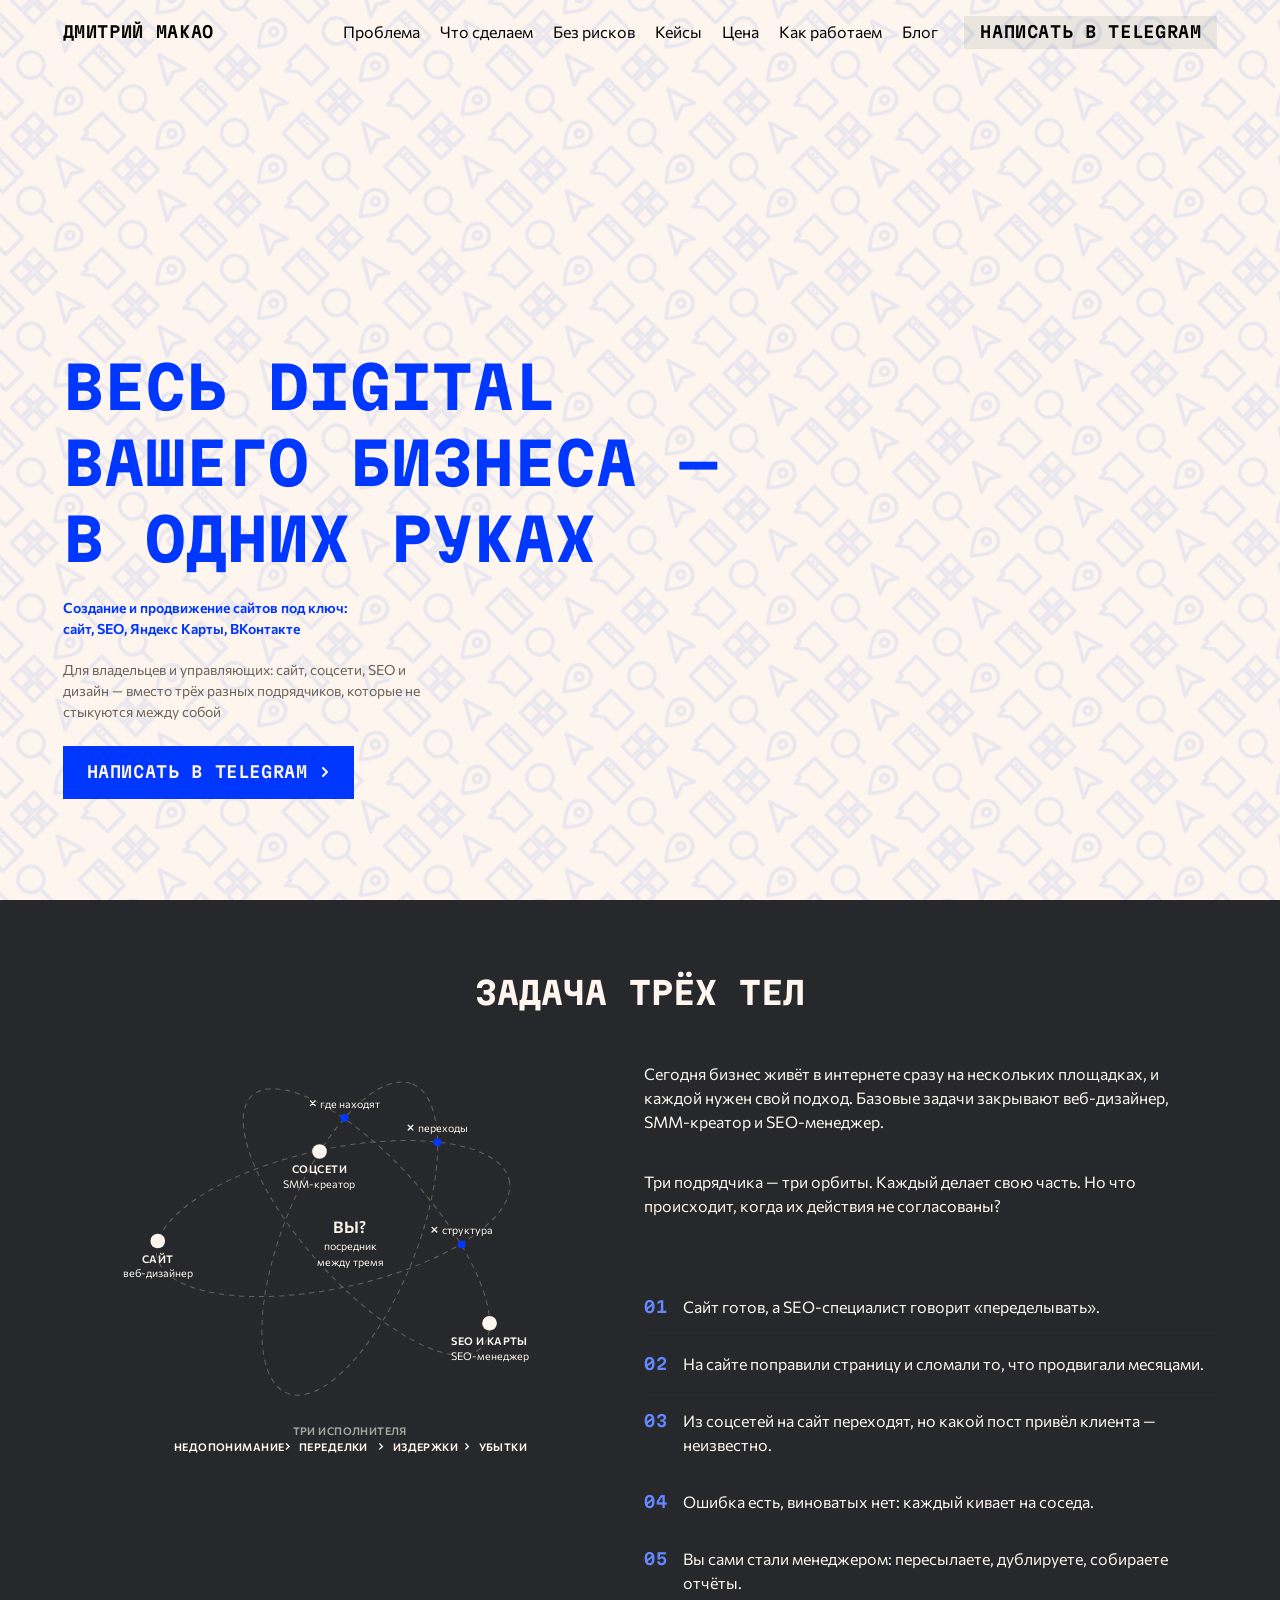
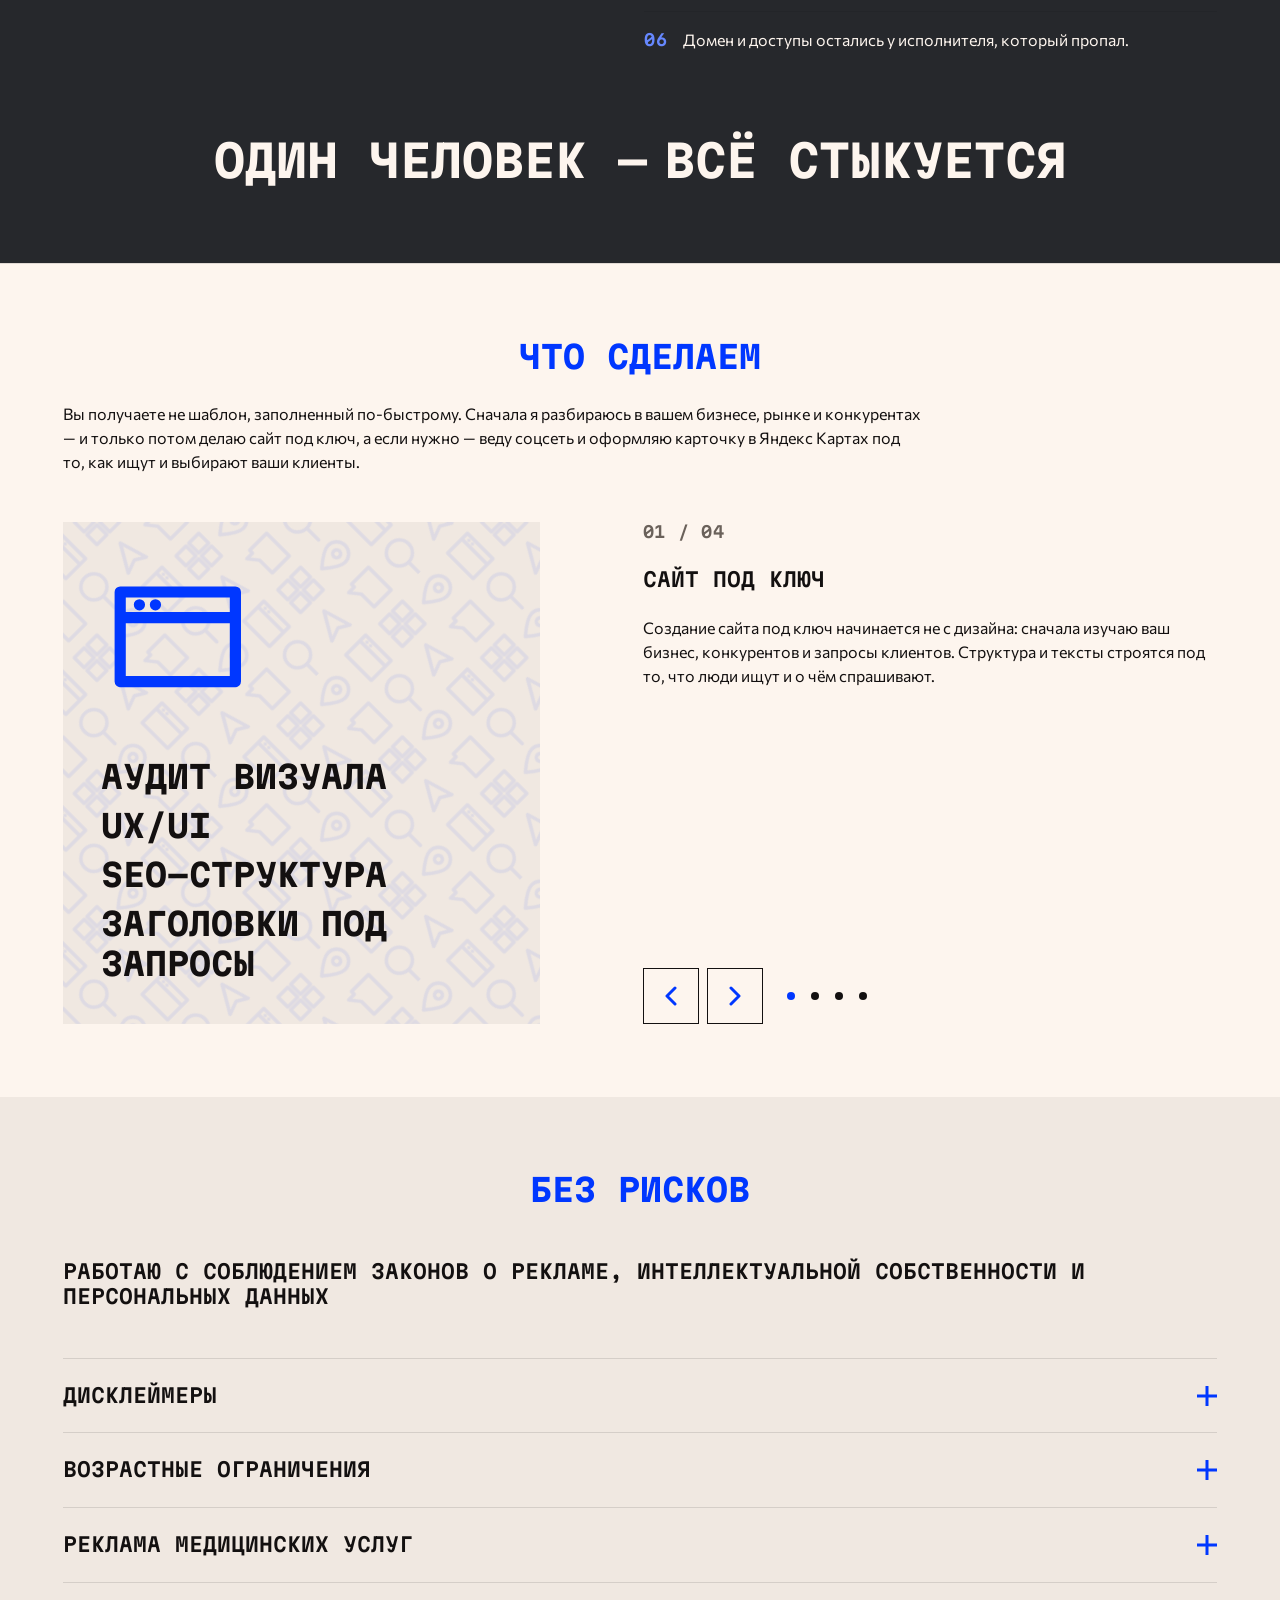
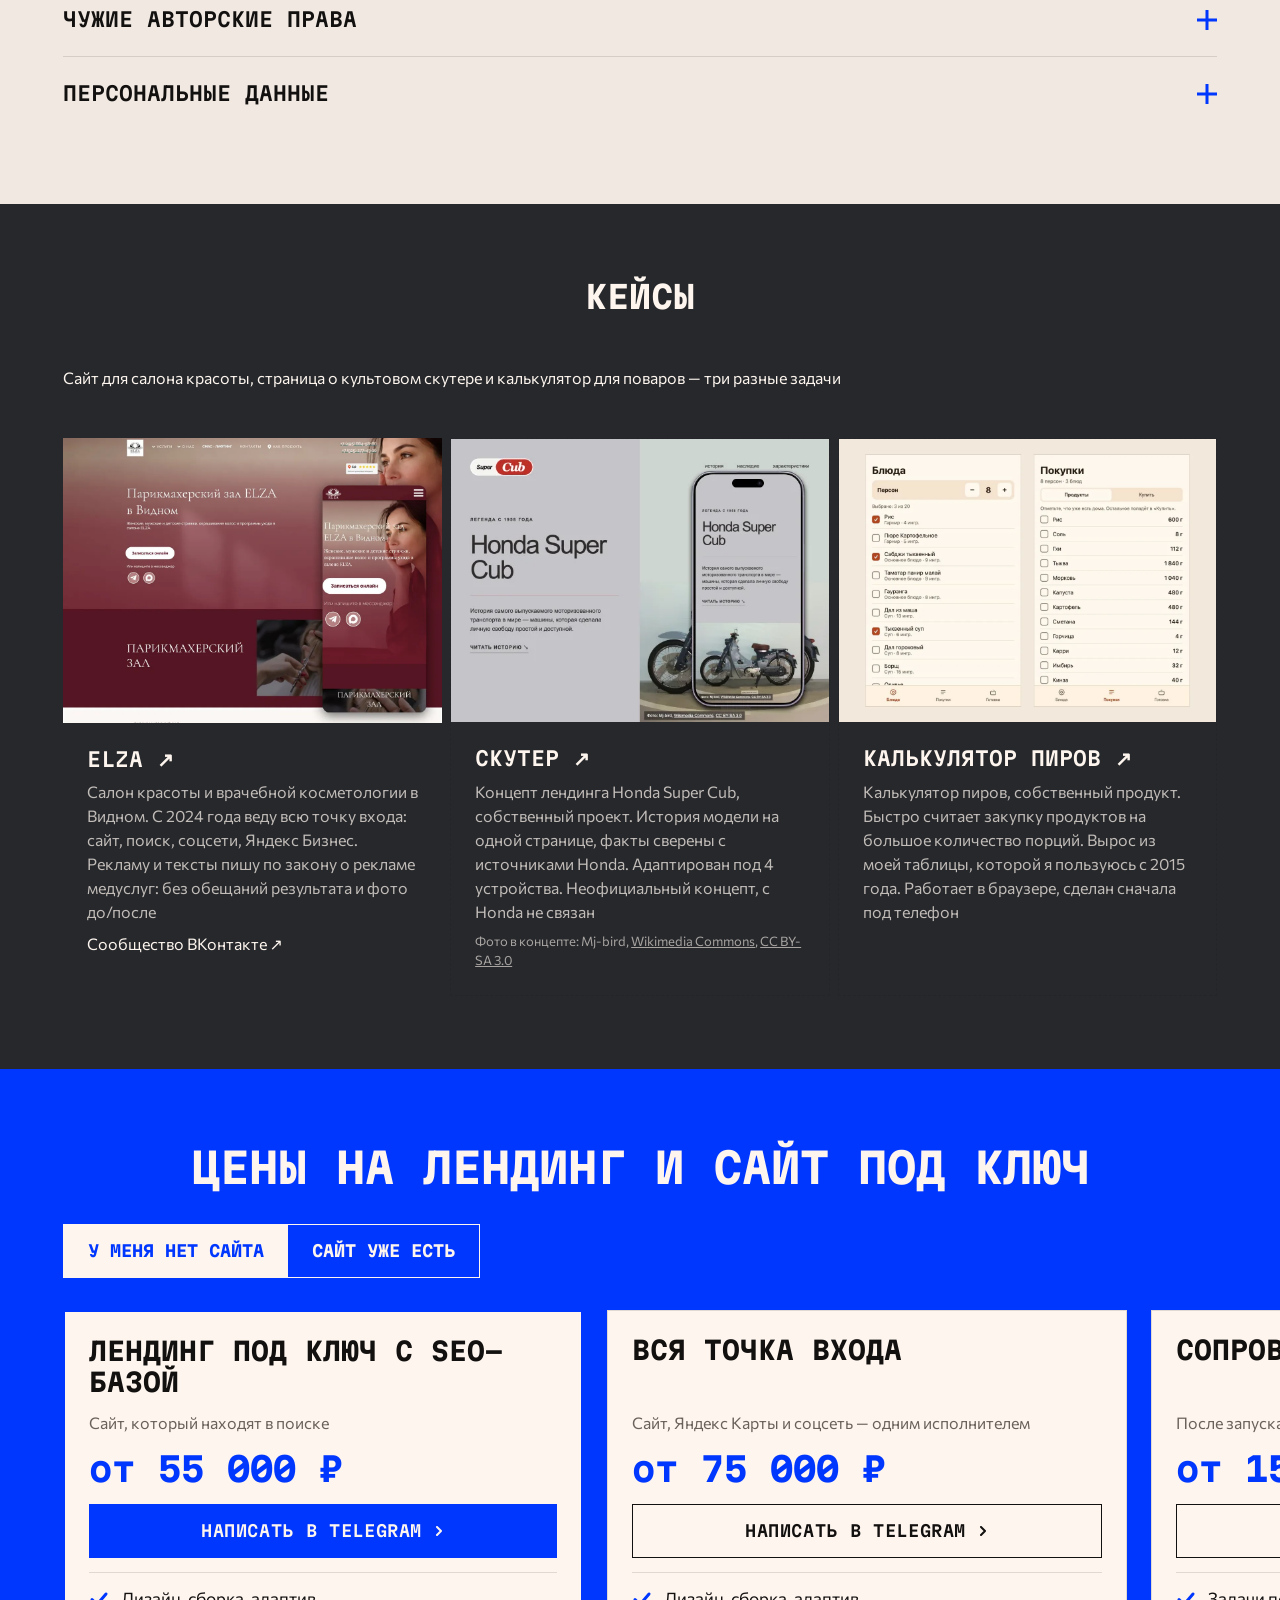
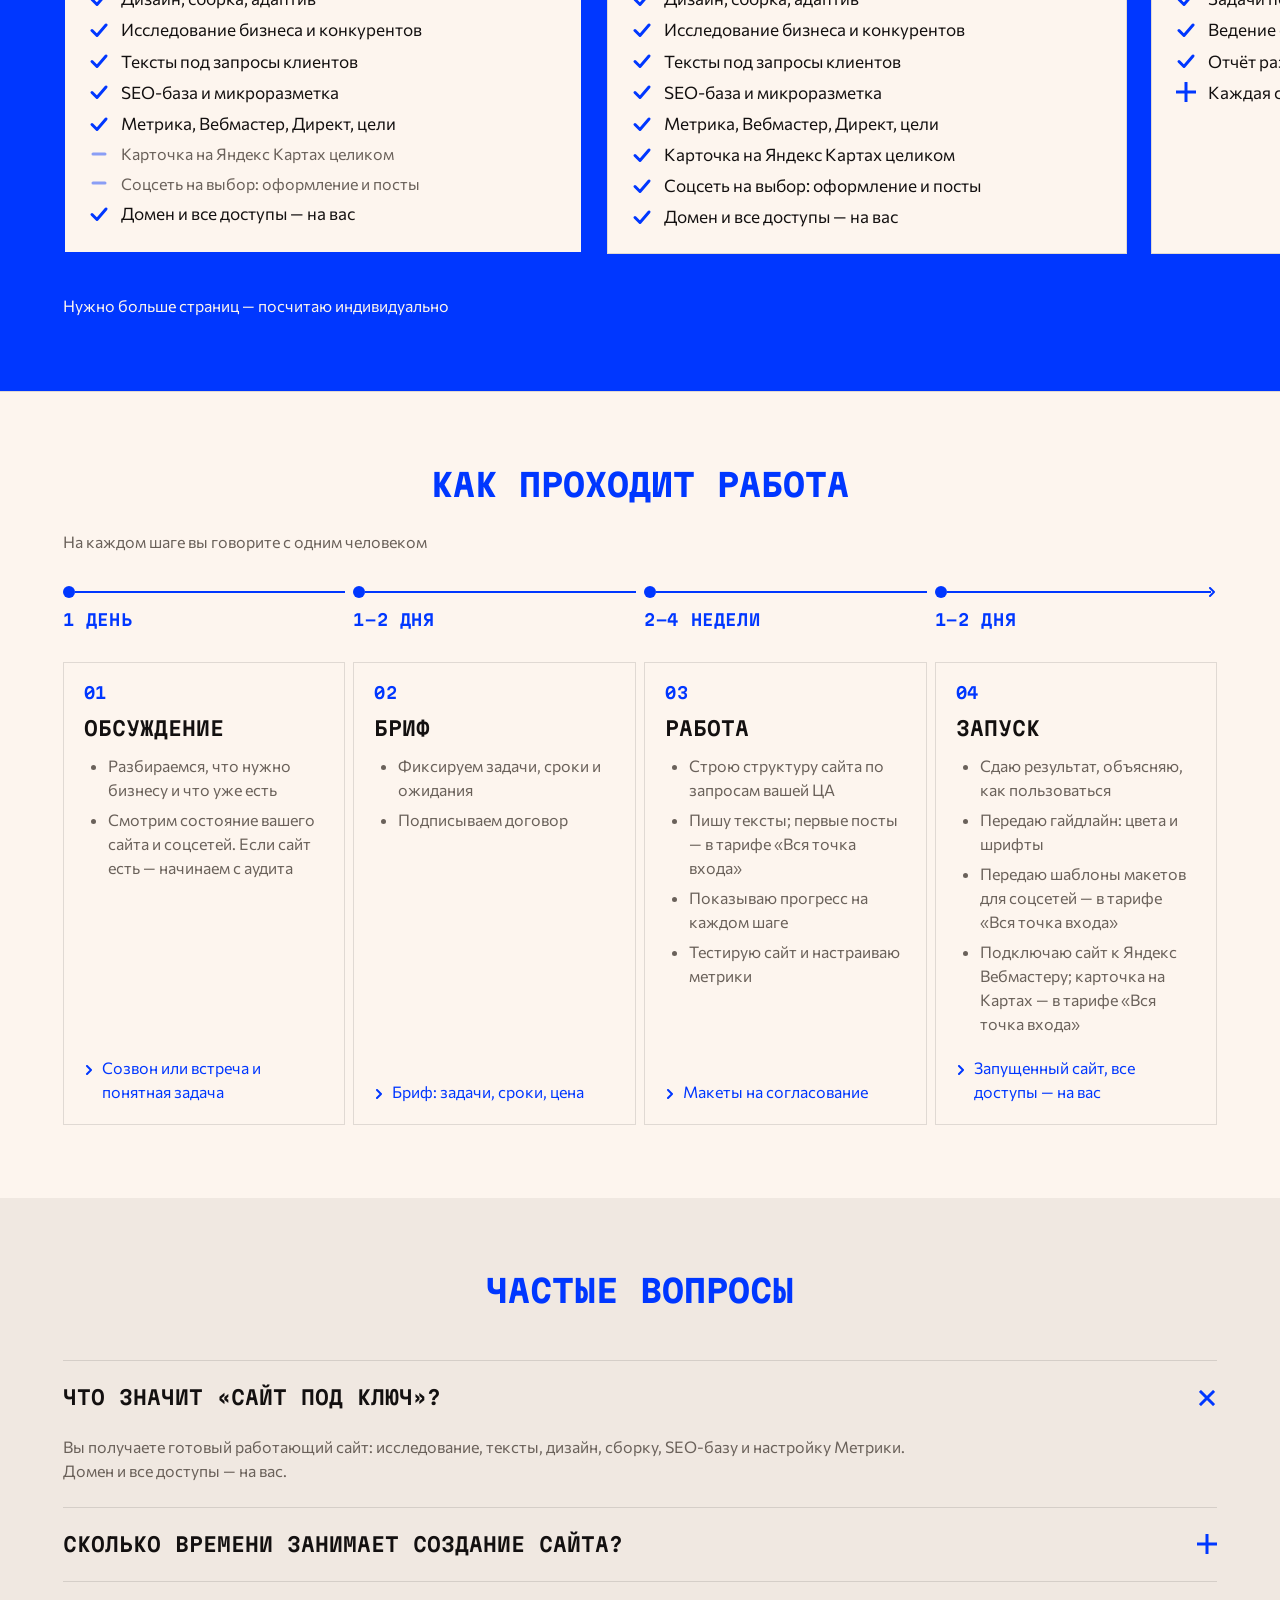
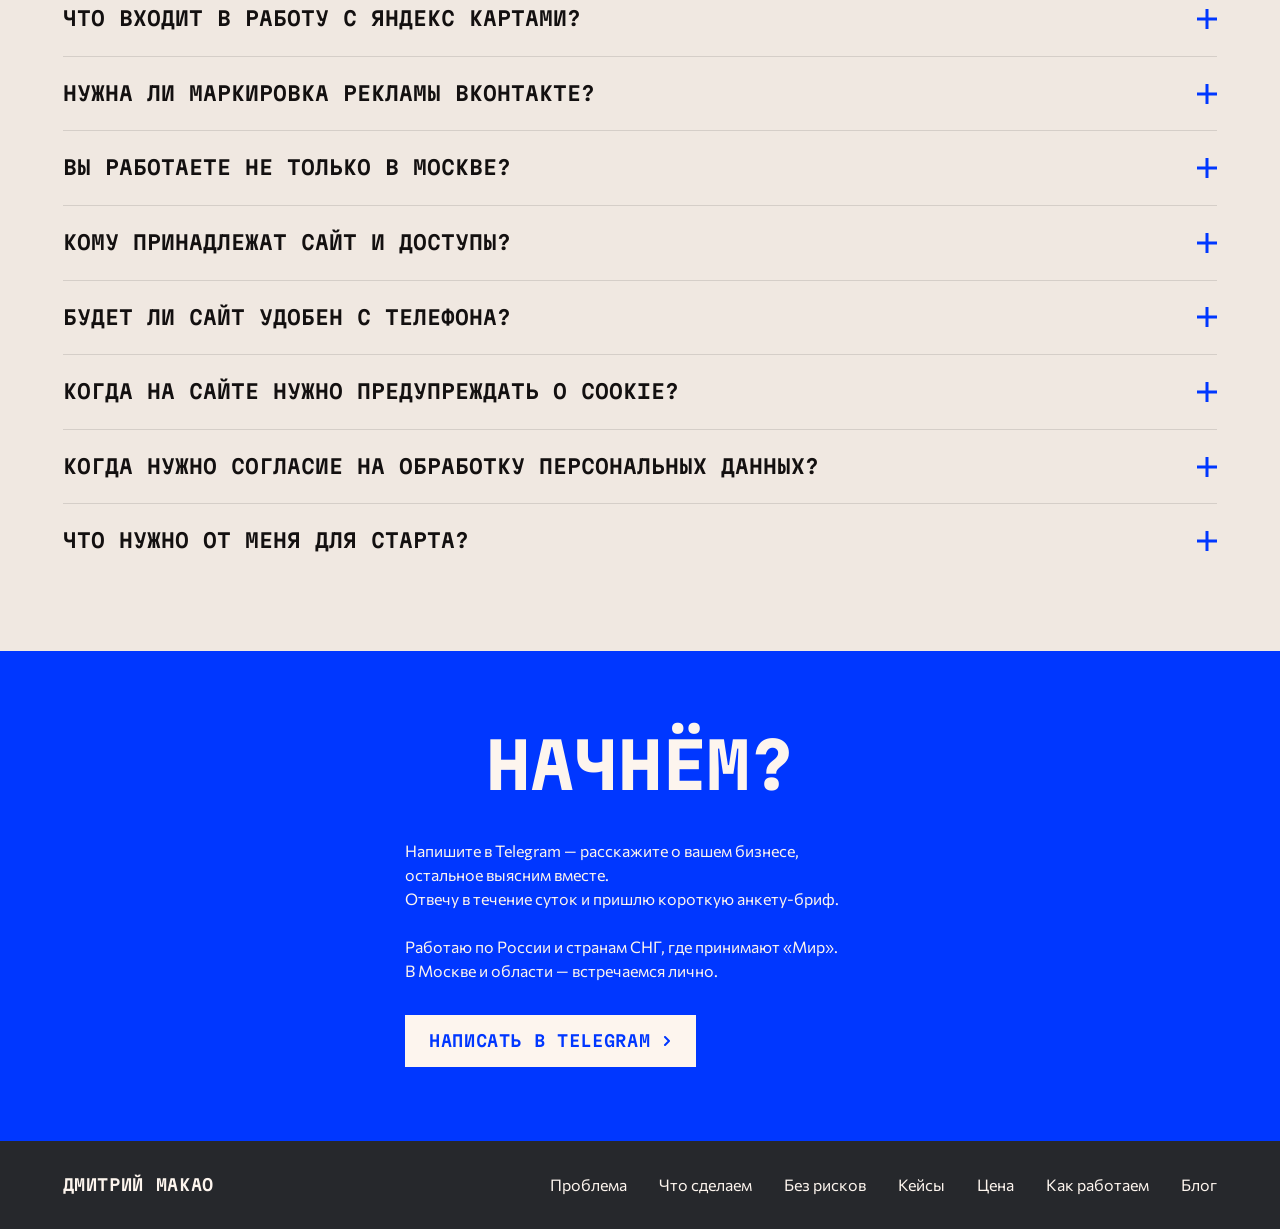
==== commit a6fa6290: "Блог: страница блога, ссылки на главной, sitemap, политика" ====
--- a/index.html
+++ b/index.html
@@ -14,9 +14,8 @@
 <meta name="theme-color" content="#fdf5ee">
 <link rel="icon" href="img/favicon.svg" type="image/svg+xml">
 <!-- Шрифты пока с Google Fonts; перед запуском перенести на свой хостинг (152-ФЗ, см. план) -->
-<link rel="preload" href="fonts/martian-mono-bold.woff" as="font" type="font/woff" crossorigin>
-<link rel="preload" href="fonts/commissioner-regular.woff" as="font" type="font/woff" crossorigin>
-<link rel="stylesheet" href="css/style.css">
+<link rel="stylesheet" href="css/style.css?v=2026-11-21">
+<link rel="stylesheet" href="css/fonts-inline.css">
 <script type="application/ld+json">
 {
   "@context": "https://schema.org",
@@ -151,6 +150,7 @@
     <a href="#cases">Кейсы</a>
     <a href="#price">Цена</a>
     <a href="#process">Как работаем</a>
+    <a href="blog.html">Блог</a>
   </nav>
   <div class="header__right">
     <a class="header__tg" href="https://t.me/dmitrymakao" target="_blank" rel="noopener" data-goal="tg_header"><span class="header__tg-long">Написать в Telegram</span><span class="header__tg-short">Telegram</span></a>
@@ -171,6 +171,7 @@
     <a href="#price">Цена</a>
     <a href="#process">Как работаем</a>
     <a href="#faq">Частые вопросы</a>
+    <a href="blog.html">Блог</a>
   </nav>
   <a class="btn btn--inverse" href="https://t.me/dmitrymakao" target="_blank" rel="noopener" data-goal="tg_menu">Написать в Telegram <svg class="icon icon--10"><use href="#i-chevron"/></svg></a>
 </div>
@@ -357,11 +358,11 @@
     <div class="cases">
       <article class="case">
         <img class="case__img" src="img/case-elza.webp" width="1142" height="856" loading="lazy" alt="Сайт салона красоты ELZA: страница парикмахерского зала на компьютере и телефоне">
-        <div class="case__cap"><h3 class="t-h3"><a class="case__link" href="https://sk-elza.ru/parikmaherskij-zal" target="_blank" rel="noopener">ELZA</a></h3><p>Салон красоты и врачебной косметологии в Видном. С 2024 года веду всю точку входа: сайт, поиск, соцсети, Яндекс Бизнес. Рекламу и тексты пишу по закону о рекламе медуслуг: без обещаний результата и фото до/после</p><p class="case__more"><a class="case__link" href="https://vk.com/elza_zavidnoe" target="_blank" rel="noopener">Сообщество ВКонтакте</a></p></div>
+        <div class="case__cap"><h3 class="t-h3"><a class="case__link" href="https://sk-elza.ru/" target="_blank" rel="noopener">ELZA</a></h3><p>Салон красоты и врачебной косметологии в Видном. С 2024 года веду всю точку входа: сайт, поиск, соцсети, Яндекс Бизнес. Рекламу и тексты пишу по закону о рекламе медуслуг: без обещаний результата и фото до/после</p><p class="case__more"><a class="case__link" href="https://vk.com/elza_zavidnoe" target="_blank" rel="noopener">Сообщество ВКонтакте</a></p></div>
       </article>
       <article class="case case--dashed">
         <img class="case__img" src="img/case-scooter.webp" width="569" height="428" loading="lazy" alt="Концепт лендинга Honda Super Cub: первый экран с фото скутера 1958 года">
-        <div class="case__cap"><h3 class="t-h3"><a class="case__link" href="https://dmitrymakao.webflow.io/" target="_blank" rel="noopener">Скутер</a></h3><p>Концепт лендинга Honda Super Cub, собственный проект. История модели на одной странице, факты сверены с источниками Honda. Неофициальный концепт, с Honda не связан</p><p class="case__credit">Фото в концепте: Mj-bird, <a href="https://commons.wikimedia.org/wiki/File:Honda_super_cub,_1st_Gen._1958,_Left_side.jpg" target="_blank" rel="noopener">Wikimedia Commons</a>, <a href="https://creativecommons.org/licenses/by-sa/3.0" target="_blank" rel="noopener">CC BY-SA 3.0</a></p></div>
+        <div class="case__cap"><h3 class="t-h3"><a class="case__link" href="https://dmitrymakao.webflow.io/" target="_blank" rel="noopener">Скутер</a></h3><p>Концепт лендинга Honda Super Cub, собственный проект. История модели на одной странице, факты сверены с источниками Honda. Адаптирован под 4 устройства. Неофициальный концепт, с Honda не связан</p><p class="case__credit">Фото в концепте: Mj-bird, <a href="https://commons.wikimedia.org/wiki/File:Honda_super_cub,_1st_Gen._1958,_Left_side.jpg" target="_blank" rel="noopener">Wikimedia Commons</a>, <a href="https://creativecommons.org/licenses/by-sa/3.0" target="_blank" rel="noopener">CC BY-SA 3.0</a></p></div>
       </article>
       <article class="case case--dashed">
         <img class="case__img" src="img/case-pir.webp" width="1142" height="856" loading="lazy" alt="Калькулятор пиров: экраны «Блюда» и «Покупки»">
@@ -561,6 +562,7 @@
     <a href="#cases">Кейсы</a>
     <a href="#price">Цена</a>
     <a href="#process">Как работаем</a>
+    <a href="blog.html">Блог</a>
   </nav>
   <!-- Метрика позже (Дмитрий, 10.10). Вернуть вместе с privacy.html из папки «К Метрике»:
   <nav class="footer__docs" aria-label="Документы">
--- a/css/style.css
+++ b/css/style.css
@@ -0,0 +1,409 @@
+/* Сайт-портфолио Дмитрия Макао — стили.
+   Канон текстов — десктоп 1920 в Figma; размеры плавно 390 → 1920 (решение 08.10).
+   Кегли на 1024 = по прямой между 390 и 1920; H3 на 768–1279 — 18 (Дмитрий, 08.10). */
+
+/* Commissioner — свой хостинг (OFL, fonts/OFL-Commissioner.txt); подмножество латиница + кириллица, 09.10 */
+@font-face { font-family: "Commissioner"; font-weight: 400; font-style: normal; font-display: swap; src: url("../fonts/commissioner-regular.woff") format("woff"); }
+@font-face { font-family: "Commissioner"; font-weight: 600; font-style: normal; font-display: swap; src: url("../fonts/commissioner-semibold.woff") format("woff"); }
+/* Martian Mono — свой хостинг (OFL, fonts/OFL-MartianMono.txt); подмножество латиница + кириллица, 09.10 */
+@font-face { font-family: "Martian Mono"; font-weight: 600; font-style: normal; font-display: swap; src: url("../fonts/martian-mono-semibold.woff") format("woff"); }
+@font-face { font-family: "Martian Mono"; font-weight: 700; font-style: normal; font-display: swap; src: url("../fonts/martian-mono-bold.woff") format("woff"); }
+
+:root {
+  --bg: #fdf5ee;
+  --surface: #f0e8e1;
+  --ink: #131010;
+  --muted: #6a615a;
+  --accent: #0037ff;
+  --accent-on-dark: #6688ff; /* синий для тёмного фона: контраст 4,6 : 1 к #26282c (08.10) */
+  --dark: #26282c;
+  --line: rgba(16, 17, 19, 0.12);
+
+  --font-mono: "Martian Mono", ui-monospace, "SFMono-Regular", Menlo, monospace;
+  --font-text: "Commissioner", system-ui, -apple-system, "Segoe UI", sans-serif;
+
+  /* поля: 16 (390) → 48 (1024) → 96 (1920) */
+  --gutter: clamp(16px, calc(5.2288vw - 4.39px), 96px);
+  /* вертикальные отступы секций: 48 телефон, 64 на 768–1024, до 96 на 1920 */
+  --section-y: 48px;
+
+  --fs-hero: clamp(42px, calc(34.93px + 1.8137vw), 70px);
+  --fs-h1: clamp(39px, calc(28.29px + 2.745vw), 81px);
+  --fs-accent: clamp(31px, calc(25.14px + 1.5033vw), 54px);
+  --fs-h2: clamp(25px, calc(22.2px + 0.719vw), 36px);
+  --fs-h3: 20px;
+  --fs-price-h: clamp(25px, calc(17.61px + 1.8954vw), 54px);
+  --fs-tariff: clamp(22px, calc(20.47px + 0.392vw), 28px);
+  --fs-cost: clamp(30px, calc(28.47px + 0.392vw), 36px);
+  --fs-option: clamp(16px, calc(15.49px + 0.1307vw), 18px);
+  --fs-text: 16px;
+  --fs-small: 14px;
+}
+
+@media (min-width: 768px) {
+  :root {
+    --section-y: clamp(64px, calc(27.43px + 3.571vw), 96px);
+    --fs-h3: clamp(18px, calc(11.14px + 0.6696vw), 24px);
+  }
+}
+
+*, *::before, *::after { box-sizing: border-box; }
+html { -webkit-text-size-adjust: 100%; scroll-behavior: smooth; }
+@media (prefers-reduced-motion: reduce) { html { scroll-behavior: auto; } }
+body {
+  margin: 0;
+  background: var(--bg);
+  color: var(--ink);
+  font-family: var(--font-text);
+  font-size: var(--fs-text);
+  line-height: 1.5;
+  overflow-x: hidden;
+}
+img, svg { display: block; max-width: 100%; }
+img { height: auto; }
+a { color: inherit; }
+button { font: inherit; color: inherit; background: none; border: 0; padding: 0; cursor: pointer; }
+h1, h2, h3, p, ul, ol { margin: 0; }
+ul, ol { padding: 0; list-style: none; }
+section[id] { scroll-margin-top: 64px; }
+:focus-visible { outline: 2px solid var(--accent); outline-offset: 3px; }
+.visually-hidden { position: absolute !important; width: 1px; height: 1px; overflow: hidden; clip: rect(0 0 0 0); white-space: nowrap; }
+
+/* ---------- типографика ---------- */
+.t-mono { font-family: var(--font-mono); text-transform: uppercase; }
+.t-h1 { font-family: var(--font-mono); font-weight: 700; font-size: var(--fs-h1); line-height: 1.3; text-transform: uppercase; }
+.t-h2 { font-family: var(--font-mono); font-weight: 700; font-size: var(--fs-h2); line-height: 1.3; text-transform: uppercase; }
+.t-h3 { font-family: var(--font-mono); font-weight: 600; font-size: var(--fs-h3); line-height: 1.3; text-transform: uppercase; }
+.t-accent { font-family: var(--font-mono); font-weight: 700; font-size: var(--fs-accent); line-height: 1.3; text-transform: uppercase; }
+.t-label { font-family: var(--font-mono); font-weight: 600; font-size: 16px; line-height: 1.3; letter-spacing: 0.04em; text-transform: uppercase; }
+.c-accent { color: var(--accent); }
+/* заголовки секций — по центру экрана на всех ширинах (Дмитрий, 09.10) */
+.h-center { align-self: stretch; text-align: center; }
+.c-muted { color: var(--muted); }
+
+.section { padding: var(--section-y) var(--gutter); }
+.section--line { border-top: 1px solid var(--line); }
+.section--dark { background: var(--dark); color: var(--bg); }
+.section--surface { background: var(--surface); }
+.section--accent { background: var(--accent); color: var(--bg); }
+.stack { display: flex; flex-direction: column; align-items: flex-start; gap: 48px; }
+
+/* ---------- иконки ---------- */
+.icon { flex: none; width: 20px; height: 20px; }
+.icon--10 { width: 10px; height: 10px; }
+.icon path { vector-effect: non-scaling-stroke; }
+
+/* ---------- кнопки ---------- */
+.btn {
+  display: inline-flex; align-items: center; justify-content: center; gap: 12px;
+  padding: 16px 24px;
+  font-family: var(--font-mono); font-weight: 600; font-size: 16px; line-height: 1.3;
+  letter-spacing: 0.04em; text-transform: uppercase; text-decoration: none;
+  white-space: nowrap;
+  transition: background-color .2s, color .2s, border-color .2s;
+}
+.btn--fill { background: var(--accent); color: var(--bg); }
+.btn--fill:hover { background: var(--ink); }
+.btn--line { border: 1px solid var(--ink); color: var(--ink); }
+.btn--line:hover { background: var(--ink); color: var(--bg); }
+.btn--inverse { background: var(--bg); color: var(--accent); }
+.btn--inverse:hover { background: var(--ink); color: var(--bg); }
+.btn--small { padding: 10px 20px; font-size: 14px; gap: 10px; }
+.btn--block { width: 100%; }
+
+/* ---------- шапка ---------- */
+.header {
+  position: fixed; inset: 0 0 auto 0; z-index: 50;
+  display: flex; align-items: center; justify-content: space-between; gap: 24px;
+  padding: 16px var(--gutter);
+  color: var(--bg);
+  mix-blend-mode: difference;
+}
+.header__logo { font-family: var(--font-mono); font-weight: 600; font-size: 16px; line-height: 1.3; letter-spacing: 0.04em; text-transform: uppercase; text-decoration: none; white-space: nowrap; }
+.header__nav { position: absolute; left: 50%; top: 50%; transform: translate(-50%, -50%); display: none; gap: clamp(20px, calc(2.679vw - 3.43px), 48px); white-space: nowrap; }
+.header__nav a { text-decoration: none; }
+.header__nav a:hover { text-decoration: underline; text-underline-offset: 4px; }
+.header__right { display: flex; align-items: center; gap: 16px; }
+.header__tg { display: none; background: var(--ink); color: var(--bg); padding: 6px 16px; font-family: var(--font-mono); font-weight: 600; font-size: 16px; line-height: 1.3; letter-spacing: 0.04em; text-transform: uppercase; text-decoration: none; white-space: nowrap; }
+.header__tg-short { display: none; }
+.header__burger { display: inline-flex; width: 32px; height: 32px; align-items: center; justify-content: center; color: var(--bg); }
+@media (min-width: 768px) { .header__tg { display: inline-block; } }
+@media (min-width: 1024px) {
+  .header__nav { display: flex; }
+  .header__burger { display: none; }
+  .header__tg-long { display: none; }
+  .header__tg-short { display: inline; }
+}
+@media (min-width: 1280px) {
+  .header__tg-long { display: inline; }
+  .header__tg-short { display: none; }
+}
+/* 1024–1439: в шапке семь пунктов, включая «Блог» — чуть плотнее, чтобы не наезжать на логотип и кнопку Telegram */
+@media (min-width: 1024px) and (max-width: 1439px) {
+  .header__nav { gap: 20px; }
+}
+
+.menu {
+  position: fixed; inset: 0; z-index: 60;
+  background: var(--dark); color: var(--bg);
+  padding: 16px var(--gutter) 32px;
+  display: flex; flex-direction: column; gap: 32px;
+  transform: translateY(-100%); visibility: hidden;
+  transition: transform .3s ease, visibility 0s linear .3s;
+}
+.menu.is-open { transform: none; visibility: visible; transition: transform .3s ease; }
+.menu__top { display: flex; justify-content: space-between; align-items: center; }
+.menu__links { display: flex; flex-direction: column; gap: 16px; }
+.menu__links a { font-family: var(--font-mono); font-weight: 700; font-size: 25px; line-height: 1.3; text-transform: uppercase; text-decoration: none; }
+.menu__close { width: 32px; height: 32px; display: inline-flex; align-items: center; justify-content: center; }
+
+/* ---------- хиро ---------- */
+.hero {
+  position: relative; overflow: hidden;
+  min-height: max(560px, 100svh);
+  display: flex; flex-direction: column; justify-content: flex-end;
+  padding: 96px var(--gutter) clamp(48px, calc(14.51vw - 84.6px), 194px);
+}
+.hero__pattern { position: absolute; inset: 0; width: 100%; height: 100%; opacity: 0.07; color: var(--accent); pointer-events: none; }
+.hero__content { position: relative; display: flex; flex-direction: column; align-items: flex-start; gap: 20px; max-width: 865px; }
+.hero__title { font-family: var(--font-mono); font-weight: 700; font-size: var(--fs-hero); line-height: 1.3; text-transform: uppercase; color: var(--accent); }
+/* телефоны ≤413: заголовок по ширине экрана, чтобы кнопка влезала в первый экран Яндекс Браузера на iPhone 12 mini (окно ~375×623) — 11.10 */
+@media (max-width: 413px) { .hero__title { font-size: min(var(--fs-hero), 10.66vw); } }
+.hero__h1 { font-family: var(--font-text); font-weight: 600; font-size: var(--fs-small); line-height: 1.5; color: var(--accent); }
+.hero__lead { font-size: var(--fs-small); line-height: 1.5; color: var(--muted); max-width: 370px; }
+.hero__content .btn { margin-top: 4px; }
+
+/* ---------- проблема ---------- */
+.problem__grid { display: grid; gap: 48px; width: 100%; }
+.problem__scheme { width: 100%; max-width: 860px; height: auto; }
+.problem__scheme text { font-family: var(--font-text); }
+.problem__scheme .m { font-family: var(--font-mono); font-weight: 600; letter-spacing: 0.04em; }
+.problem__text { display: flex; flex-direction: column; gap: 36px; }
+/* телефон: схема нечитаема (подписи ~6 px) — вместо неё цепочка текстом (Дмитрий, 08.10) */
+.problem__scheme { display: none; }
+.problem__chain { display: flex; flex-wrap: wrap; align-items: center; gap: 4px 10px; }
+@media (min-width: 768px) {
+  .problem__scheme { display: block; }
+  .problem__chain { display: none; }
+}
+.pains { display: flex; flex-direction: column; gap: 16px; padding-top: 24px; }
+.pains li { display: flex; gap: 16px; align-items: baseline; padding-top: 16px; border-top: 1px solid var(--line); }
+.pains b { font-family: var(--font-mono); font-weight: 600; letter-spacing: 0.04em; flex: none; color: var(--accent-on-dark); }
+.problem__claim { display: flex; flex-wrap: wrap; justify-content: center; text-align: center; align-self: stretch; column-gap: 16px; padding-top: 32px; } /* по центру (Дмитрий, 09.10) */
+@media (min-width: 1280px) {
+  .problem__grid { grid-template-columns: 1fr 1fr; gap: 8px; }
+}
+
+/* ---------- что сделаем ----------
+   Телефон: список 01–04 подряд (кадр со словами + описание). С 768 — слайдер. Синей плашки нет (Дмитрий, 08.10). */
+.services__head { display: flex; flex-direction: column; gap: 24px; align-self: stretch; }
+.services__head > p { max-width: 860px; }
+.services { display: grid; gap: 32px; width: 100%; }
+.services__window, .services__nav { display: none; }
+.services__text { display: flex; flex-direction: column; align-items: flex-start; gap: 24px; min-width: 0; }
+.svc-list { display: flex; flex-direction: column; gap: 32px; width: 100%; }
+.svc { display: flex; flex-direction: column; gap: 16px; }
+.svc__card { display: flex; flex-direction: column; gap: 8px; padding: 24px; background: var(--surface); }
+.svc__card h3 { margin-bottom: 8px; }
+/* телефон: узор как в хиро и значок направления в плашке (Дмитрий, 09.10) */
+.svc__card { position: relative; overflow: hidden; }
+.svc__card > *:not(.card__pattern):not(.card__icon) { position: relative; }
+.card__pattern { position: absolute; inset: 0; width: 100%; height: 100%; opacity: 0.07; color: var(--accent); pointer-events: none; }
+.card__icon { position: absolute; top: 16px; right: 16px; width: 64px; height: 64px; color: var(--accent); }
+.svc__card h3 { padding-right: 72px; }
+.svc__words { display: flex; flex-direction: column; gap: 4px; }
+/* телефон: название направления главнее, четыре слова — подписью (Дмитрий: «иерархия текста», 08.10) */
+.svc__words li { font-family: var(--font-mono); font-weight: 600; font-size: 16px; line-height: 1.3; letter-spacing: 0.04em; text-transform: uppercase; }
+
+@media (min-width: 768px) {
+  .services__window { display: block; position: relative; overflow: hidden; aspect-ratio: 4 / 3; background: var(--surface); }
+  .services__track { display: flex; flex-direction: column; height: 100%; transition: transform .6s ease; }
+  .services__frame { flex: 0 0 100%; display: flex; flex-direction: column; justify-content: flex-end; gap: 8px; padding: clamp(24px, 3vw, 48px); background: var(--surface); }
+  .services__frame p { font-family: var(--font-mono); font-weight: 700; font-size: var(--fs-h2); line-height: 1.3; text-transform: uppercase; }
+  .services__frame { position: relative; overflow: hidden; }
+  .services__frame p { position: relative; }
+  .frame__pattern { position: absolute; inset: 0; width: 100%; height: 100%; opacity: 0.07; color: var(--accent); pointer-events: none; }
+  .frame__icon { position: relative; width: clamp(96px, 12vw, 160px); height: clamp(96px, 12vw, 160px); margin-bottom: auto; color: var(--accent); }
+  .services__nav { margin-top: auto; display: flex; align-items: center; gap: 8px; }
+  .svc-list { gap: 0; transition: opacity .3s; }
+  .svc-list.is-fading { opacity: 0; }
+  .svc { display: none; gap: 24px; }
+  .svc.is-active { display: flex; }
+  .svc__card { padding: 0; background: none; gap: 24px; }
+  .svc__card h3 { margin-bottom: 0; }
+  .svc__words { display: none; }
+  .card__pattern, .card__icon { display: none; }
+  .svc__card h3 { padding-right: 0; }
+}
+@media (min-width: 1024px) {
+  .services { grid-template-columns: 1fr 1fr; gap: 48px; }
+  .services__window { aspect-ratio: 715 / 751; }
+}
+@media (min-width: 1280px) {
+  .services { grid-template-columns: minmax(0, 715fr) minmax(0, 860fr); gap: clamp(48px, 8vw, 153px); }
+}
+.arrow-btn { width: 56px; height: 56px; border: 1px solid var(--ink); display: inline-flex; align-items: center; justify-content: center; color: var(--accent); transition: background-color .2s; }
+.arrow-btn:hover { background: var(--surface); }
+/* точки слайдера: кнопка 24×24 (Lighthouse, размер цели нажатия), видимая точка 8×8 — 11.10 */
+.dots { display: flex; gap: 0; padding-left: 8px; }
+.dots button { width: 24px; height: 24px; display: grid; place-items: center; background: none; }
+.dots button::before { content: ""; width: 8px; height: 8px; border-radius: 50%; background: var(--ink); }
+.dots button[aria-current="true"]::before { background: var(--accent); }
+
+/* ---------- аккордеон ---------- */
+.accordion { width: 100%; }
+.acc { border-top: 1px solid var(--line); }
+.acc__head { width: 100%; display: flex; justify-content: space-between; align-items: center; gap: 16px; padding: 24px 0; text-align: left; color: var(--ink); }
+/* крест поворачивается «по инерции»: проскакивает дальше и возвращается (Дмитрий, 09.10) */
+.acc__head .icon { color: var(--accent); transition: transform .6s cubic-bezier(.34, 1.8, .5, 1); }
+@media (prefers-reduced-motion: reduce) { .acc__head .icon { transition: none; } }
+.acc__head[aria-expanded="true"] .icon { transform: rotate(45deg); }
+.acc__body { padding: 0 0 24px; color: var(--muted); max-width: 860px; }
+.acc__body[hidden] { display: none; }
+/* «Без рисков», телефон: отступы меньше, иерархия «Без рисков» 25 → подзаголовок 16 текстом → пункты 16 моно (Дмитрий, 09.10) */
+@media (max-width: 767px) {
+  #legal.stack { gap: 16px; }
+  #legal .accordion { margin-top: 16px; }
+  #legal h2.t-h3 { font-family: var(--font-text); font-weight: 400; font-size: 16px; line-height: 1.5; text-transform: none; }
+  #legal .acc__head { padding: 16px 0; font-size: 16px; letter-spacing: 0.04em; }
+  #legal .acc__body { padding-bottom: 16px; }
+  /* FAQ, телефон — как «Без рисков»: отступы меньше, вопросы 16 моно (09.10) */
+  #faq.stack { gap: 24px; }
+  #faq .acc__head { padding: 16px 0; font-size: 16px; letter-spacing: 0.04em; }
+  #faq .acc__body { padding-bottom: 16px; }
+}
+
+/* ---------- кейсы ---------- */
+.cases { display: grid; gap: 8px; width: 100%; }
+.case { display: flex; flex-direction: column; min-width: 0; }
+.case--dashed { border: 1px dashed var(--line); }
+.case__img { width: 100%; aspect-ratio: 571 / 428; object-fit: cover; background: #1d1f22; }
+.case__cap { display: flex; flex-direction: column; gap: 8px; padding: 24px; }
+.case__cap p { opacity: 0.72; }
+.case__link { text-decoration: none; }
+.case__link::after { content: " ↗"; }
+.case__link:hover { text-decoration: underline; text-underline-offset: 4px; }
+.case__cap .case__credit { font-size: 13px; opacity: 0.6; }
+.case__cap .case__more { opacity: 1; }
+/* кейсы, телефон: подпись без внутренних полей — текст по краю картинки; промежутки меньше (Дмитрий, 09.10) */
+@media (max-width: 767px) {
+  #cases.stack { gap: 16px; }
+  #cases .cases { margin-top: 8px; gap: 48px; }
+  .case__cap { padding: 16px 0 0; }
+  .case--dashed { border: 0; }
+}
+@media (min-width: 768px) { .cases { grid-template-columns: 1fr 1fr; } }
+@media (min-width: 1024px) { .cases { grid-template-columns: repeat(3, 1fr); } }
+
+/* ---------- цены ---------- */
+.price__title { font-family: var(--font-mono); font-weight: 700; font-size: var(--fs-price-h); line-height: 1.2; text-transform: uppercase; }
+.switch { display: inline-flex; border: 1px solid var(--bg); }
+.switch button { padding: 14px 24px; font-family: var(--font-mono); font-weight: 700; font-size: 16px; text-transform: uppercase; color: var(--bg); white-space: nowrap; }
+.switch button[aria-pressed="true"] { background: var(--bg); color: var(--accent); }
+@media (max-width: 479px) { .switch button { padding: 12px 14px; font-size: 13px; } }
+.tariffs { display: flex; gap: 24px; width: calc(100% + 2 * var(--gutter)); margin: 0 calc(-1 * var(--gutter)); padding: 0 var(--gutter) 8px; overflow-x: auto; scroll-snap-type: x mandatory; scroll-padding-inline: var(--gutter); scrollbar-width: thin; }
+.tariffs[hidden] { display: none; }
+/* кнопки и списки во всех карточках на одном уровне: строки карточек общие (subgrid, 09.10) */
+@supports (grid-template-rows: subgrid) {
+  .tariffs { display: grid; grid-auto-flow: column; grid-auto-columns: min(520px, 86vw); grid-template-rows: repeat(6, auto); column-gap: 24px; row-gap: 0; }
+  .tariffs[hidden] { display: none; }
+  .tariffs > .tariff { display: grid; grid-row: span 6; grid-template-rows: subgrid; row-gap: 20px; align-content: start; }
+}
+.tariff {
+  flex: 0 0 min(520px, 86vw); scroll-snap-align: start;
+  display: flex; flex-direction: column; gap: 20px;
+  padding: 32px; background: var(--bg); color: var(--ink);
+  border: 1px solid var(--line);
+}
+.tariff--main { border: 2px solid var(--accent); }
+.tariff__name { font-family: var(--font-mono); font-weight: 700; font-size: var(--fs-tariff); line-height: 1.2; text-transform: uppercase; }
+.tariff__cost { font-family: var(--font-mono); font-weight: 700; font-size: var(--fs-cost); line-height: 1.2; color: var(--accent); white-space: nowrap; }
+.tariff hr { width: 100%; height: 1px; border: 0; margin: 0; background: var(--line); }
+.options { display: flex; flex-direction: column; gap: 12px; }
+.options li { display: flex; gap: 12px; align-items: center; font-size: var(--fs-option); line-height: 1.35; }
+.options .icon { color: var(--accent); }
+.options .is-off { font-size: 16px; color: var(--muted); }
+.options .is-off .icon { opacity: 0.45; }
+@media (max-width: 479px) { .tariff { padding: 24px; } .tariff .btn { white-space: normal; text-align: center; } }
+/* цены, телефон: промежутки меньше, карточка тарифа влезает в экран 375×667 (09.10) */
+@media (max-width: 767px) {
+  #price.stack { gap: 24px; }
+  .tariffs > .tariff { padding: 20px; gap: 14px; row-gap: 14px; }
+  /* последняя карточка: «от 15 000 ₽/мес» и кнопка не влезали в ширину (Дмитрий, 09.10) */
+  .tariffs > .tariff > * { min-width: 0; }
+  .tariff__cost { font-size: 26px; white-space: normal; }
+  .tariff .btn { white-space: normal; text-align: center; padding-inline: 16px; }
+  .options { gap: 8px; }
+}
+
+/* ---------- как проходит работа ---------- */
+.timeline { display: grid; grid-template-columns: repeat(4, 1fr); gap: 8px; width: 100%; }
+.timeline__step { display: flex; flex-direction: column; gap: 12px; min-width: 0; }
+.timeline__line { display: flex; align-items: center; color: var(--accent); }
+.timeline__line::before { content: ""; flex: none; width: 12px; height: 12px; border-radius: 50%; background: var(--accent); }
+.timeline__line::after { content: ""; flex: 1; height: 2px; background: var(--accent); }
+/* стрелка — в конце линии, а не между точкой и линией (скрин Дмитрия, 09.10) */
+.timeline__line::after { order: 1; }
+.timeline__line .icon { order: 2; margin-left: -4px; }
+.timeline__step span { color: var(--accent); white-space: nowrap; }
+.steps { display: grid; gap: 8px; width: 100%; }
+.step { display: flex; flex-direction: column; gap: 16px; padding: 24px; background: var(--bg); border: 1px solid var(--line); }
+.step ul { display: flex; flex-direction: column; gap: 8px; color: var(--muted); list-style: disc; padding-left: 24px; }
+.step__result { margin-top: auto; display: flex; gap: 8px; align-items: baseline; color: var(--accent); padding-top: 8px; }
+.step__result .icon { transform: translateY(1px); }
+.option-box { display: flex; flex-wrap: wrap; align-items: center; gap: 8px 24px; padding: 24px; border: 2px solid var(--accent); width: 100%; }
+.option-box > div { display: flex; flex-direction: column; gap: 4px; flex: 1 1 280px; }
+@media (min-width: 768px) { .steps { grid-template-columns: 1fr 1fr; } }
+@media (min-width: 1024px) { .steps { grid-template-columns: repeat(4, 1fr); } }
+@media (max-width: 767px) {
+  .timeline { grid-template-columns: 1fr 1fr; row-gap: 20px; }
+  /* «Как проходит работа», телефон: промежутки меньше (09.10) */
+  #process.stack { gap: 24px; }
+  .steps { gap: 16px; }
+  .step { padding: 20px; gap: 12px; }
+  .step ul { gap: 6px; }
+  .option-box { padding: 20px; }
+}
+
+/* ---------- финал ---------- */
+.final { display: flex; justify-content: center; }
+.final__col { display: flex; flex-direction: column; align-items: flex-start; gap: 32px; max-width: 470px; }
+.final__col p + p { margin-top: 1.5em; }
+
+/* ---------- подвал ---------- */
+.footer { display: flex; flex-wrap: wrap; align-items: center; justify-content: space-between; gap: 16px 32px; padding: 32px var(--gutter); background: var(--dark); color: var(--bg); }
+.footer__logo { font-family: var(--font-mono); font-weight: 600; letter-spacing: 0.04em; text-transform: uppercase; text-decoration: none; }
+.footer nav { display: flex; flex-wrap: wrap; gap: 8px 32px; }
+.footer nav a { text-decoration: none; }
+.footer nav a:hover { text-decoration: underline; text-underline-offset: 4px; }
+/* подвал, телефон: ссылки в две колонки, зона нажатия 44 (09.10) */
+@media (max-width: 767px) {
+  .footer { flex-direction: column; align-items: flex-start; gap: 16px; }
+  .footer nav { display: grid; grid-template-columns: 1fr 1fr; gap: 0 24px; width: 100%; }
+  .footer nav a { padding: 10px 0; }
+}
+
+/* ноутбук 1024–1439: «Как проходит работа» и «Цены» плотнее по высоте (Дмитрий, 09.10) */
+@media (min-width: 1024px) and (max-width: 1439px) {
+  #process.stack, #price.stack { gap: 32px; }
+  .step { padding: 20px; gap: 12px; }
+  .step ul { gap: 6px; }
+  .tariffs > .tariff { padding: 24px; row-gap: 14px; }
+  .options { gap: 8px; }
+}
+
+/* ---- cookie-баннер и страница политики (09.10) ---- */
+.cookie { position: fixed; z-index: 50; left: var(--gutter); right: var(--gutter); bottom: 16px; max-width: 640px; margin-inline: auto; display: flex; flex-direction: column; gap: 16px; padding: 20px; background: var(--bg); color: var(--ink); border: 1px solid var(--ink); font-size: 16px; line-height: 1.4; }
+.cookie[hidden] { display: none; }
+.cookie a { color: var(--accent); }
+.cookie__actions { display: flex; flex-wrap: wrap; gap: 8px; }
+@media (min-width: 768px) { .cookie { flex-direction: row; align-items: center; gap: 24px; } .cookie__actions { flex-wrap: nowrap; } }
+.footer__docs { width: 100%; }
+.footer__btn { font: inherit; color: inherit; background: none; border: 0; padding: 0; cursor: pointer; }
+.footer__docs a, .footer__btn { opacity: 0.72; }
+.footer__btn:hover { text-decoration: underline; text-underline-offset: 4px; }
+.legal-page__col { max-width: 720px; margin-inline: auto; display: flex; flex-direction: column; gap: 16px; }
+.legal-page__col h2 { margin-top: 24px; }
+.legal-page__col a { color: var(--accent); }
+.legal-page__back { text-decoration: none; margin-bottom: 16px; }
+.legal-page__date { opacity: 0.72; }
--- a/css/fonts-inline.css
+++ b/css/fonts-inline.css
@@ -0,0 +1,8 @@
+/* Шрифты, вшитые в CSS (base64). Нужны, чтобы страница открывалась двойным кликом из файла:
+   Chrome и Яндекс Браузер блокируют загрузку .woff по file:// из-за CORS.
+   Лицензия OFL — fonts/OFL-MartianMono.txt, fonts/OFL-Commissioner.txt. */
+
+@font-face { font-family: "Commissioner"; font-weight: 400; font-style: normal; font-display: swap; src: url("[data-uri]") format("woff"); }
+@font-face { font-family: "Commissioner"; font-weight: 600; font-style: normal; font-display: swap; src: url("[data-uri]") format("woff"); }
+@font-face { font-family: "Martian Mono"; font-weight: 600; font-style: normal; font-display: swap; src: url("[data-uri]") format("woff"); }
+@font-face { font-family: "Martian Mono"; font-weight: 700; font-style: normal; font-display: swap; src: url("[data-uri]") format("woff"); }
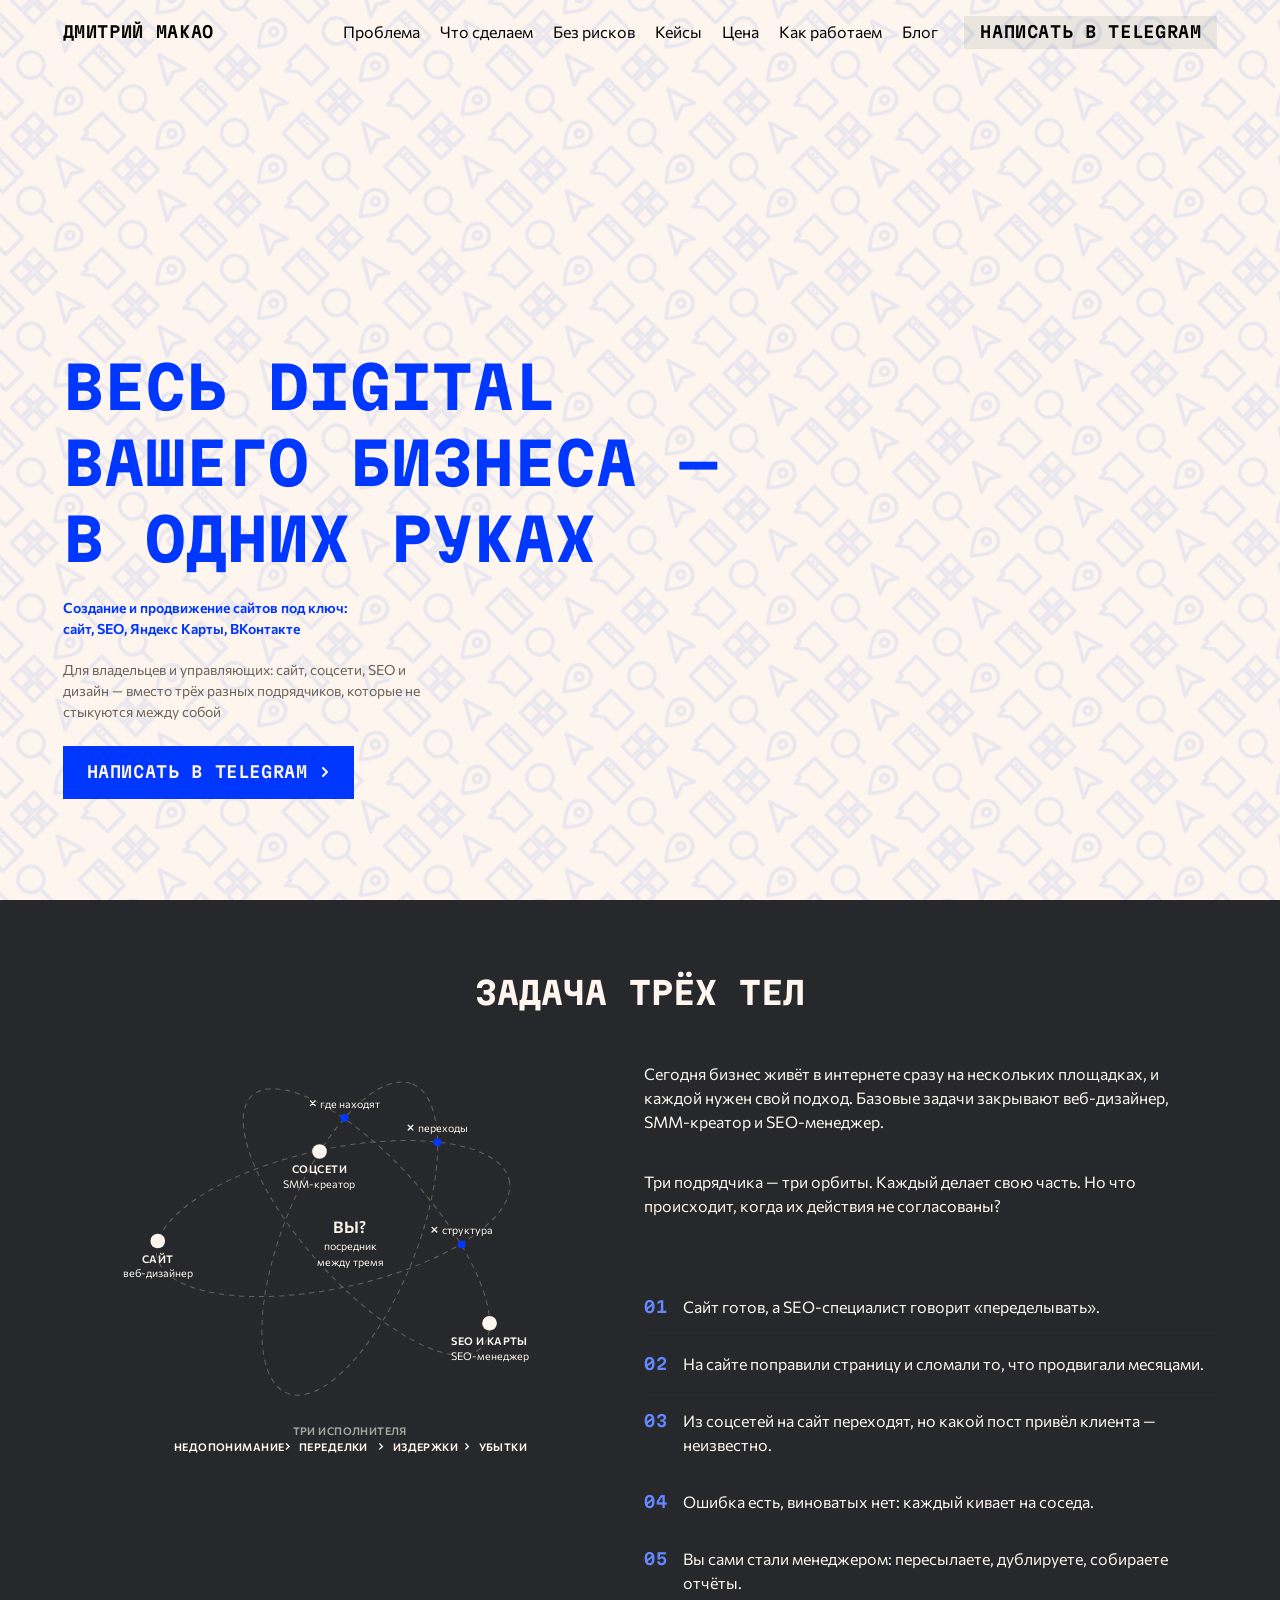
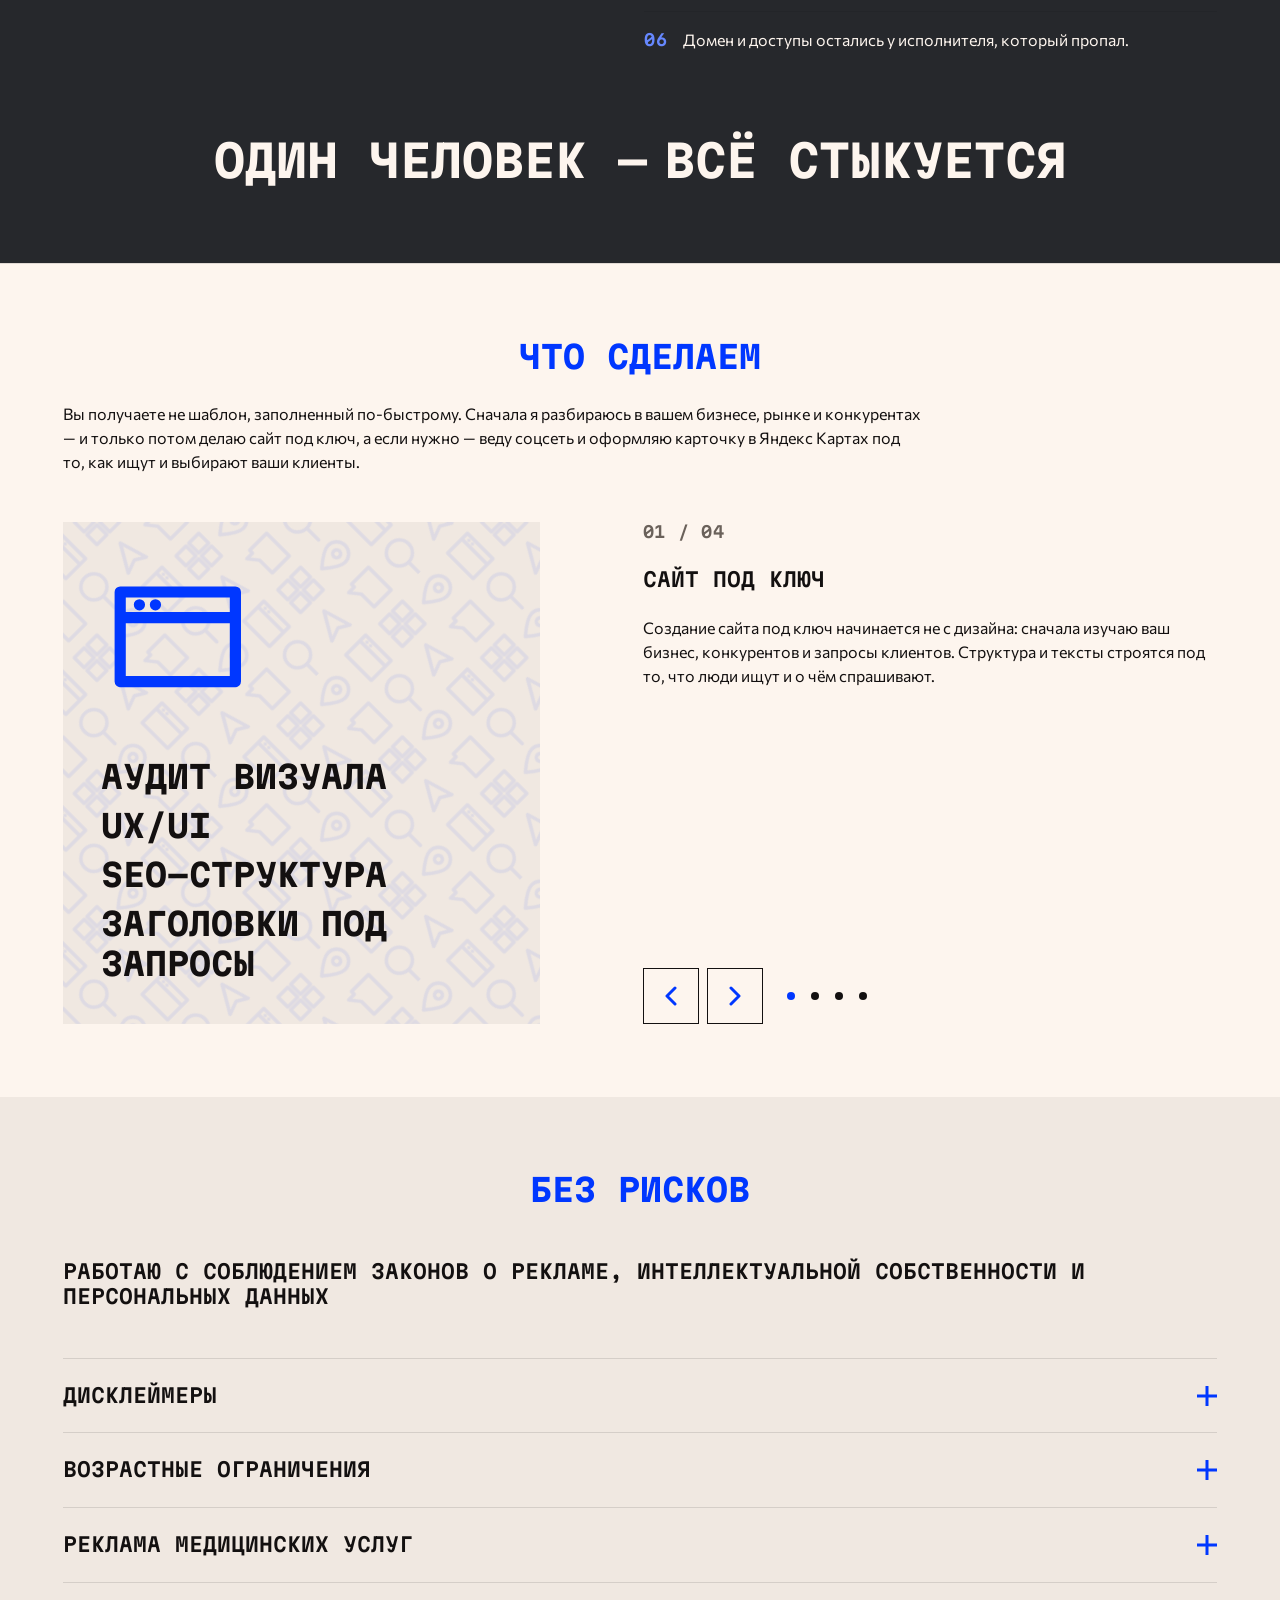
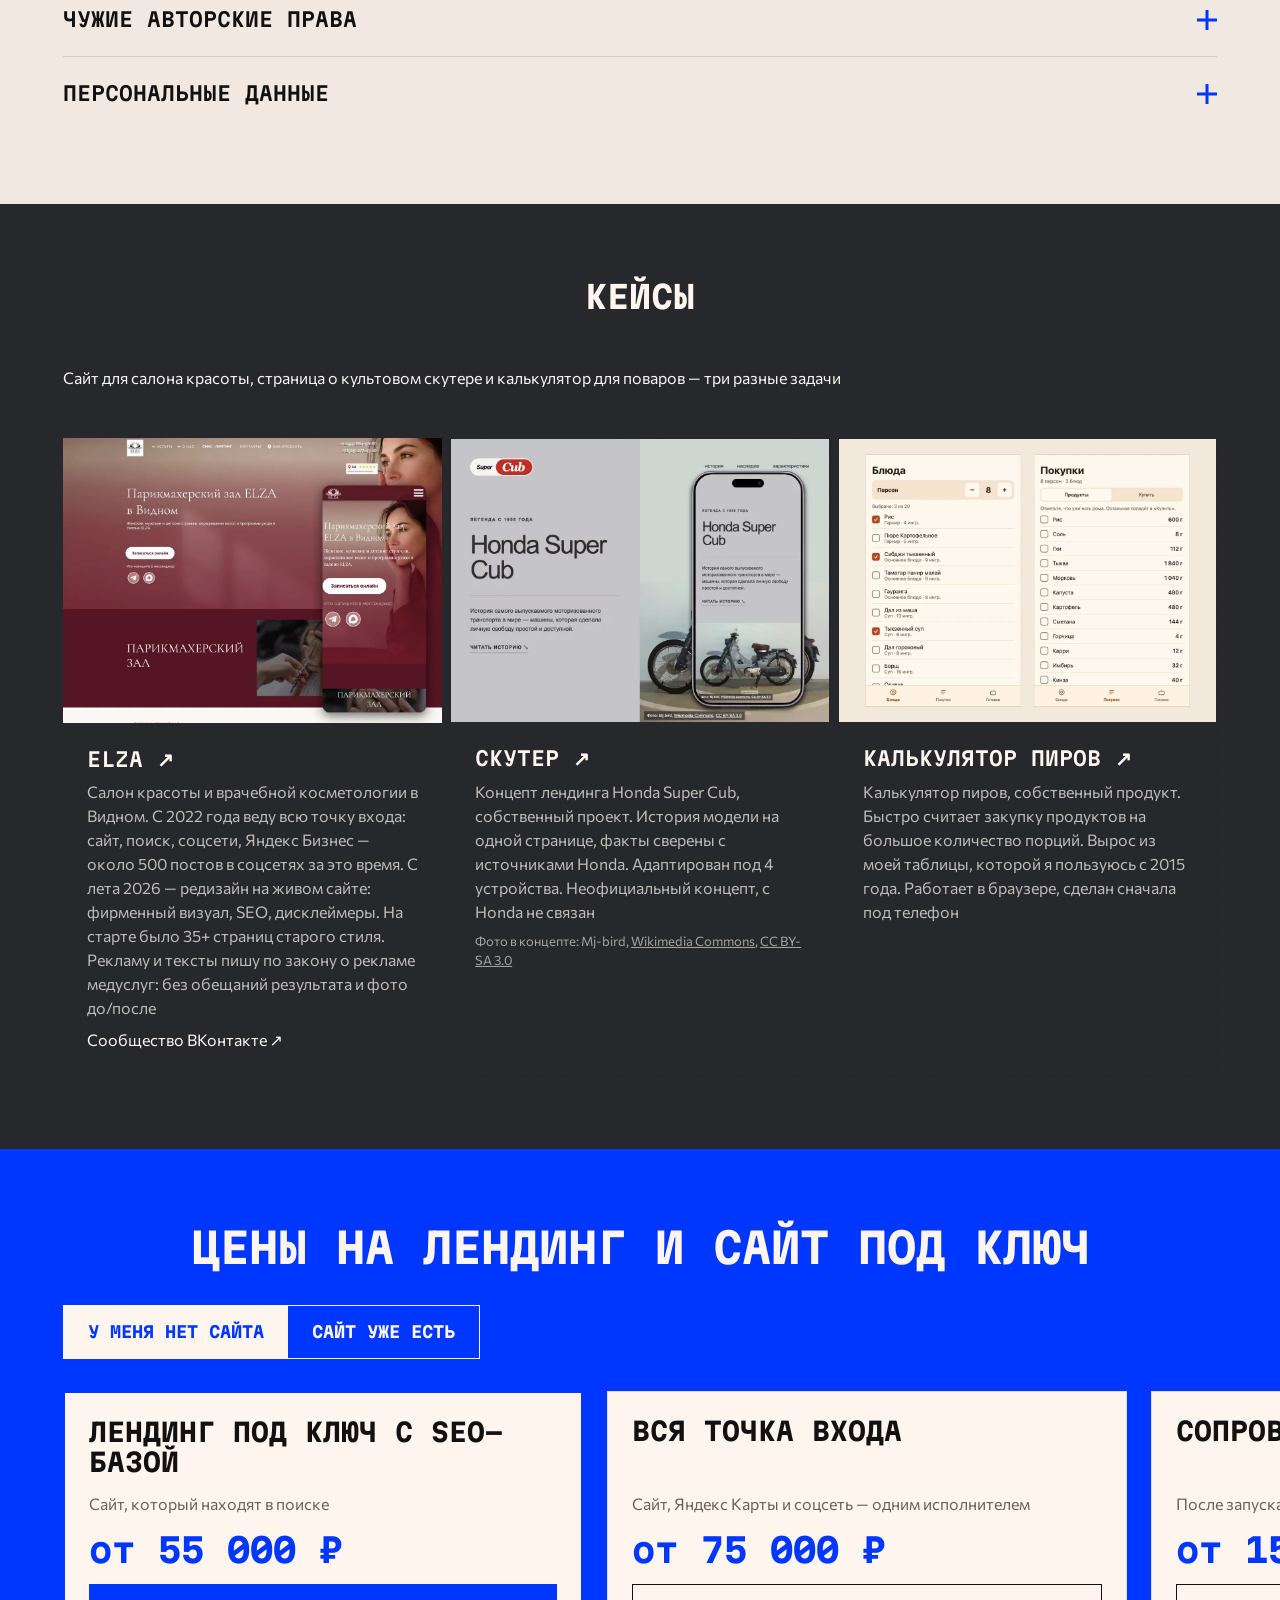
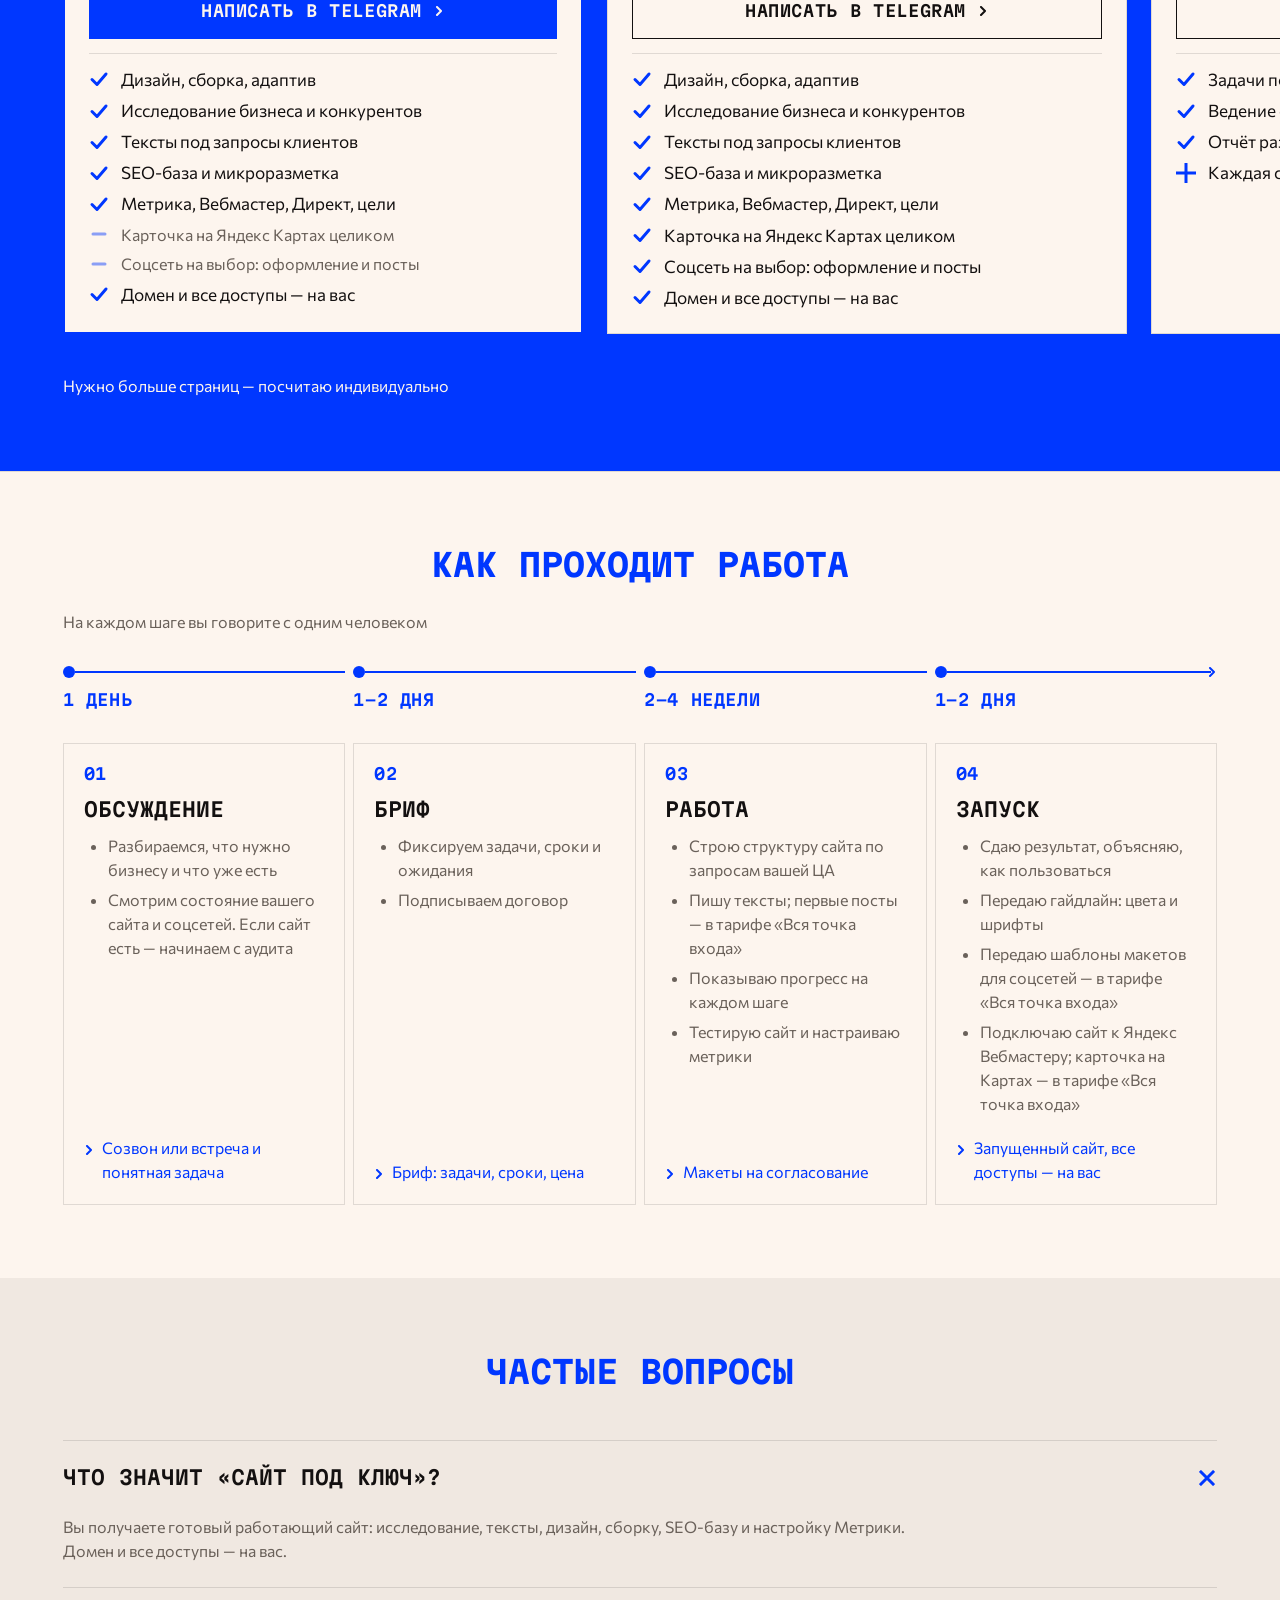
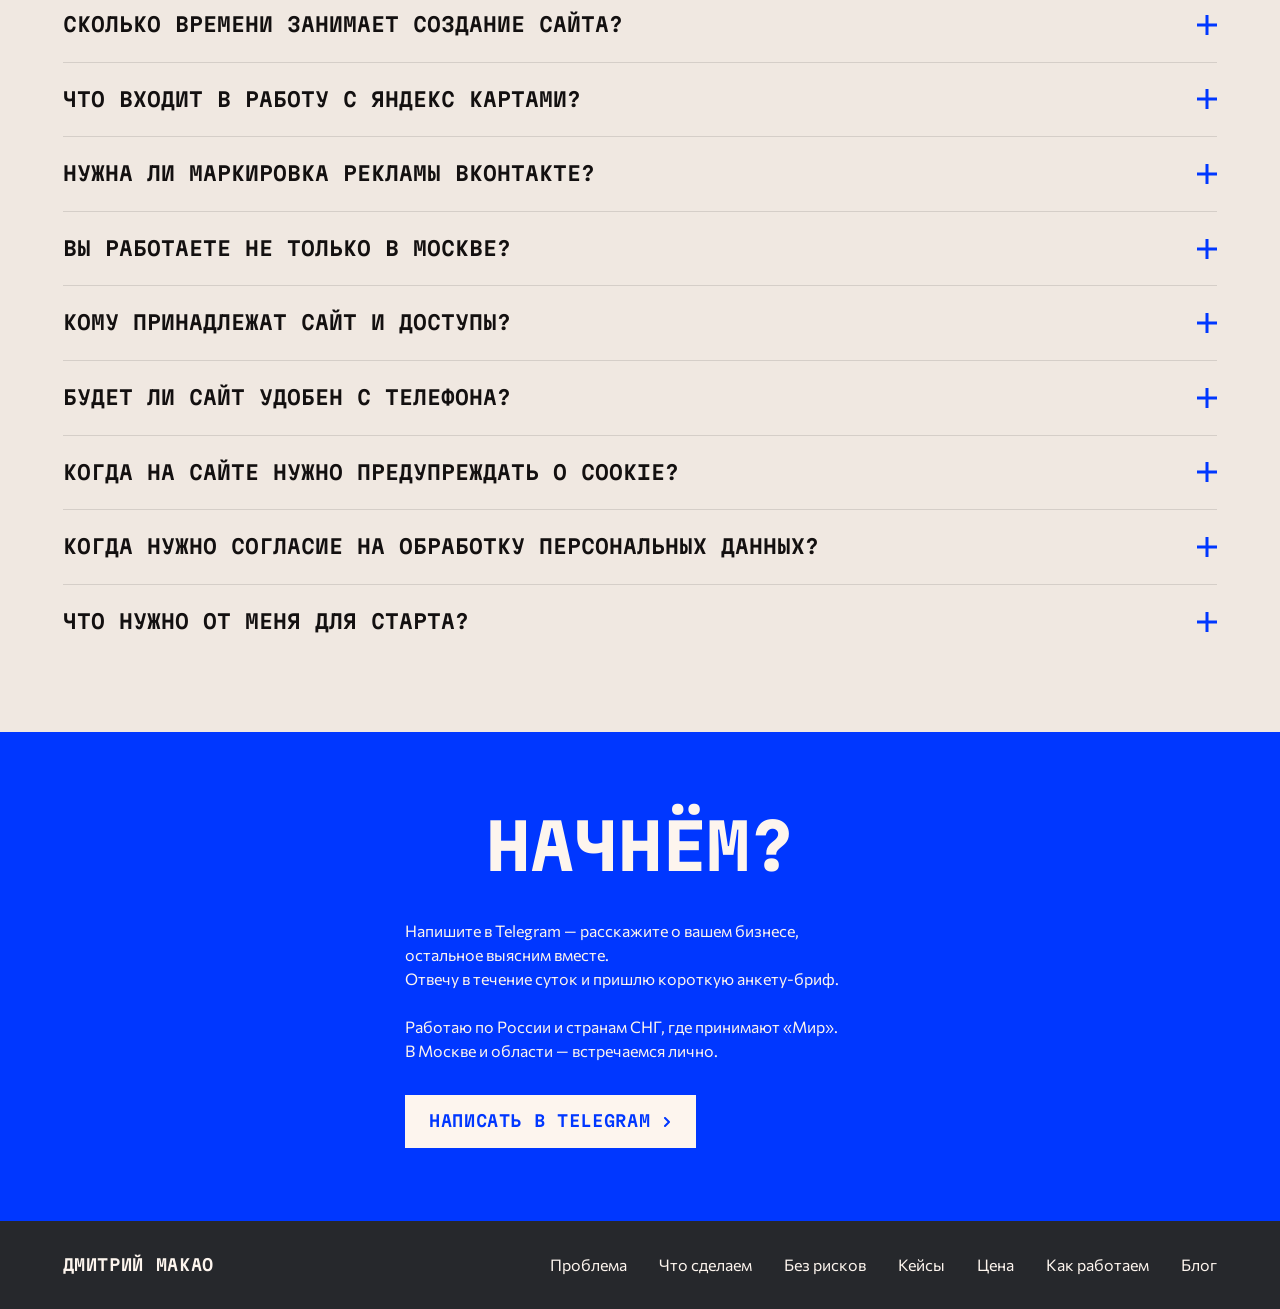
==== commit 947d2c1b: "Кейс ELZA: срок с 2022, цифры, ссылка на главную" ====
--- a/index.html
+++ b/index.html
@@ -358,7 +358,7 @@
     <div class="cases">
       <article class="case">
         <img class="case__img" src="img/case-elza.webp" width="1142" height="856" loading="lazy" alt="Сайт салона красоты ELZA: страница парикмахерского зала на компьютере и телефоне">
-        <div class="case__cap"><h3 class="t-h3"><a class="case__link" href="https://sk-elza.ru/" target="_blank" rel="noopener">ELZA</a></h3><p>Салон красоты и врачебной косметологии в Видном. С 2024 года веду всю точку входа: сайт, поиск, соцсети, Яндекс Бизнес. Рекламу и тексты пишу по закону о рекламе медуслуг: без обещаний результата и фото до/после</p><p class="case__more"><a class="case__link" href="https://vk.com/elza_zavidnoe" target="_blank" rel="noopener">Сообщество ВКонтакте</a></p></div>
+        <div class="case__cap"><h3 class="t-h3"><a class="case__link" href="https://sk-elza.ru/" target="_blank" rel="noopener">ELZA</a></h3><p>Салон красоты и врачебной косметологии в Видном. С 2022 года веду всю точку входа: сайт, поиск, соцсети, Яндекс Бизнес — около 500 постов в соцсетях за это время. С лета 2026 — редизайн на живом сайте: фирменный визуал, SEO, дисклеймеры. На старте было 35+ страниц старого стиля. Рекламу и тексты пишу по закону о рекламе медуслуг: без обещаний результата и фото до/после</p><p class="case__more"><a class="case__link" href="https://vk.com/elza_zavidnoe" target="_blank" rel="noopener">Сообщество ВКонтакте</a></p></div>
       </article>
       <article class="case case--dashed">
         <img class="case__img" src="img/case-scooter.webp" width="569" height="428" loading="lazy" alt="Концепт лендинга Honda Super Cub: первый экран с фото скутера 1958 года">
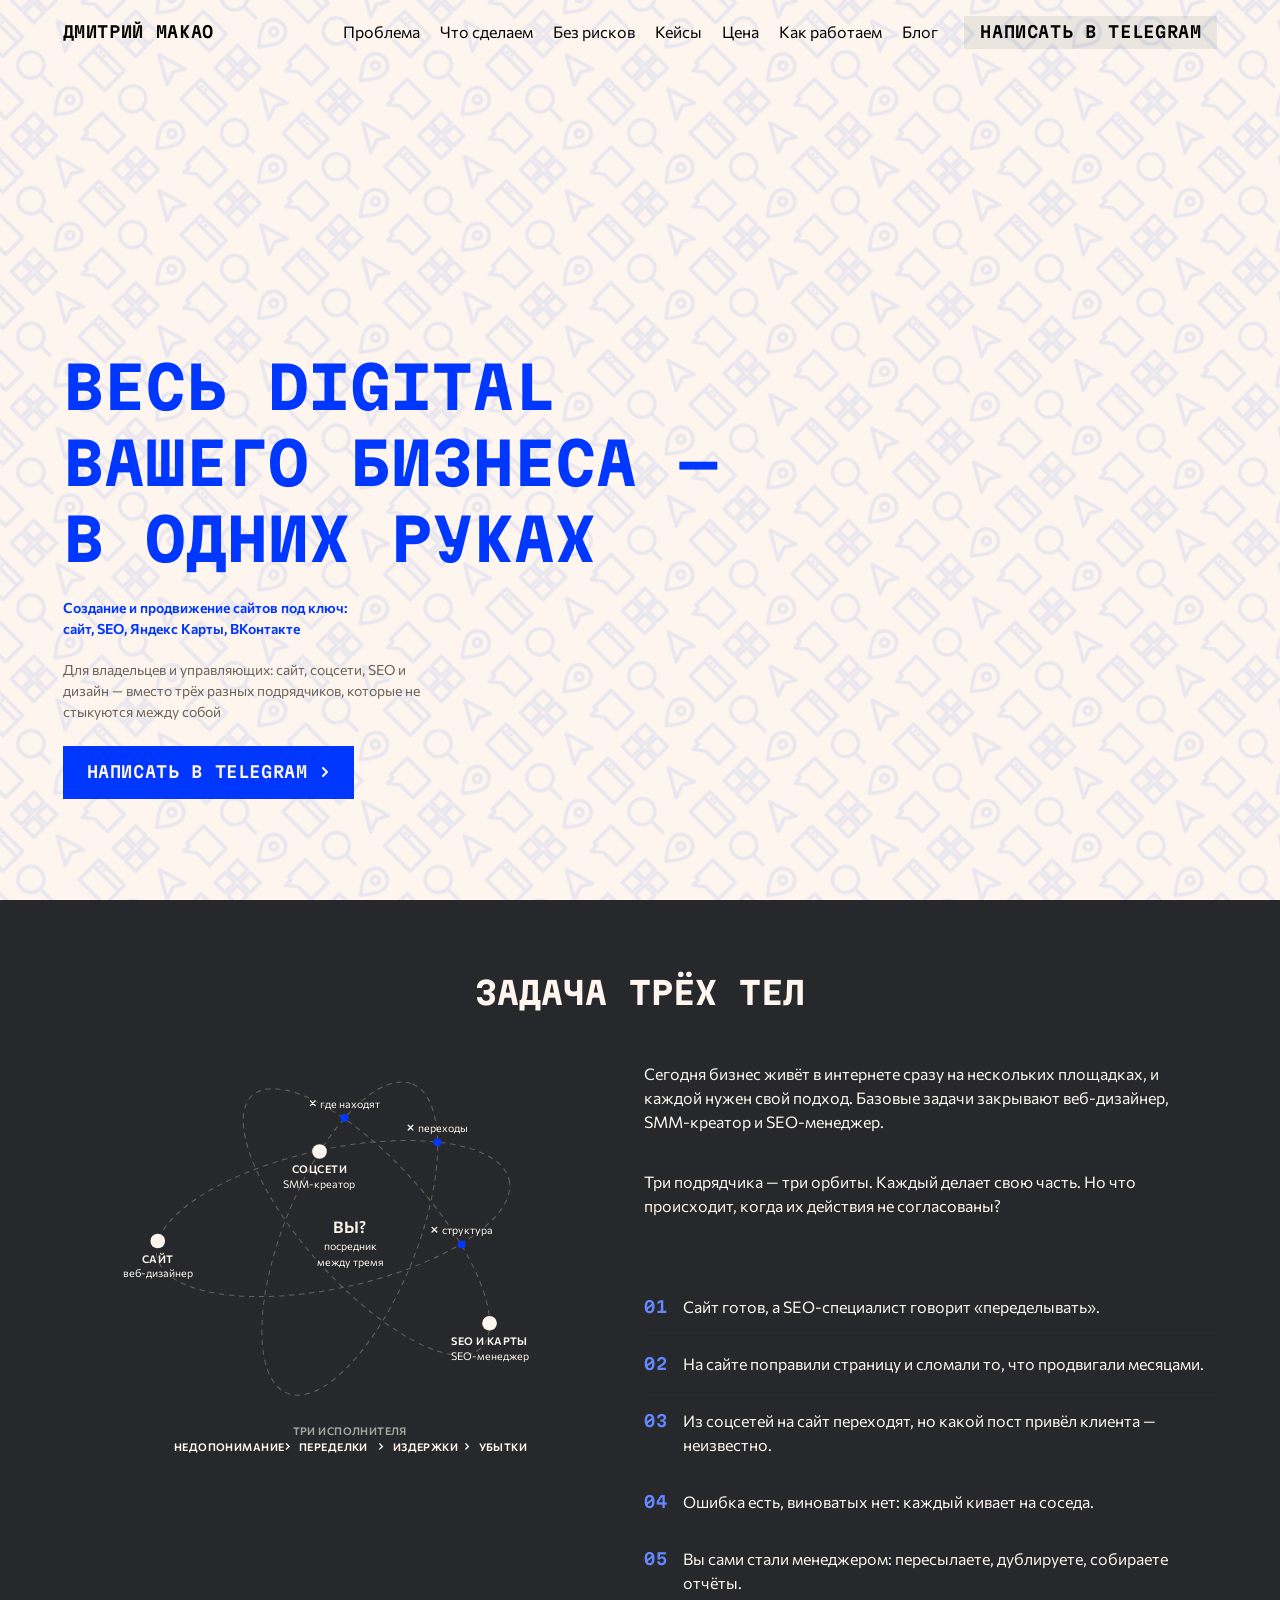
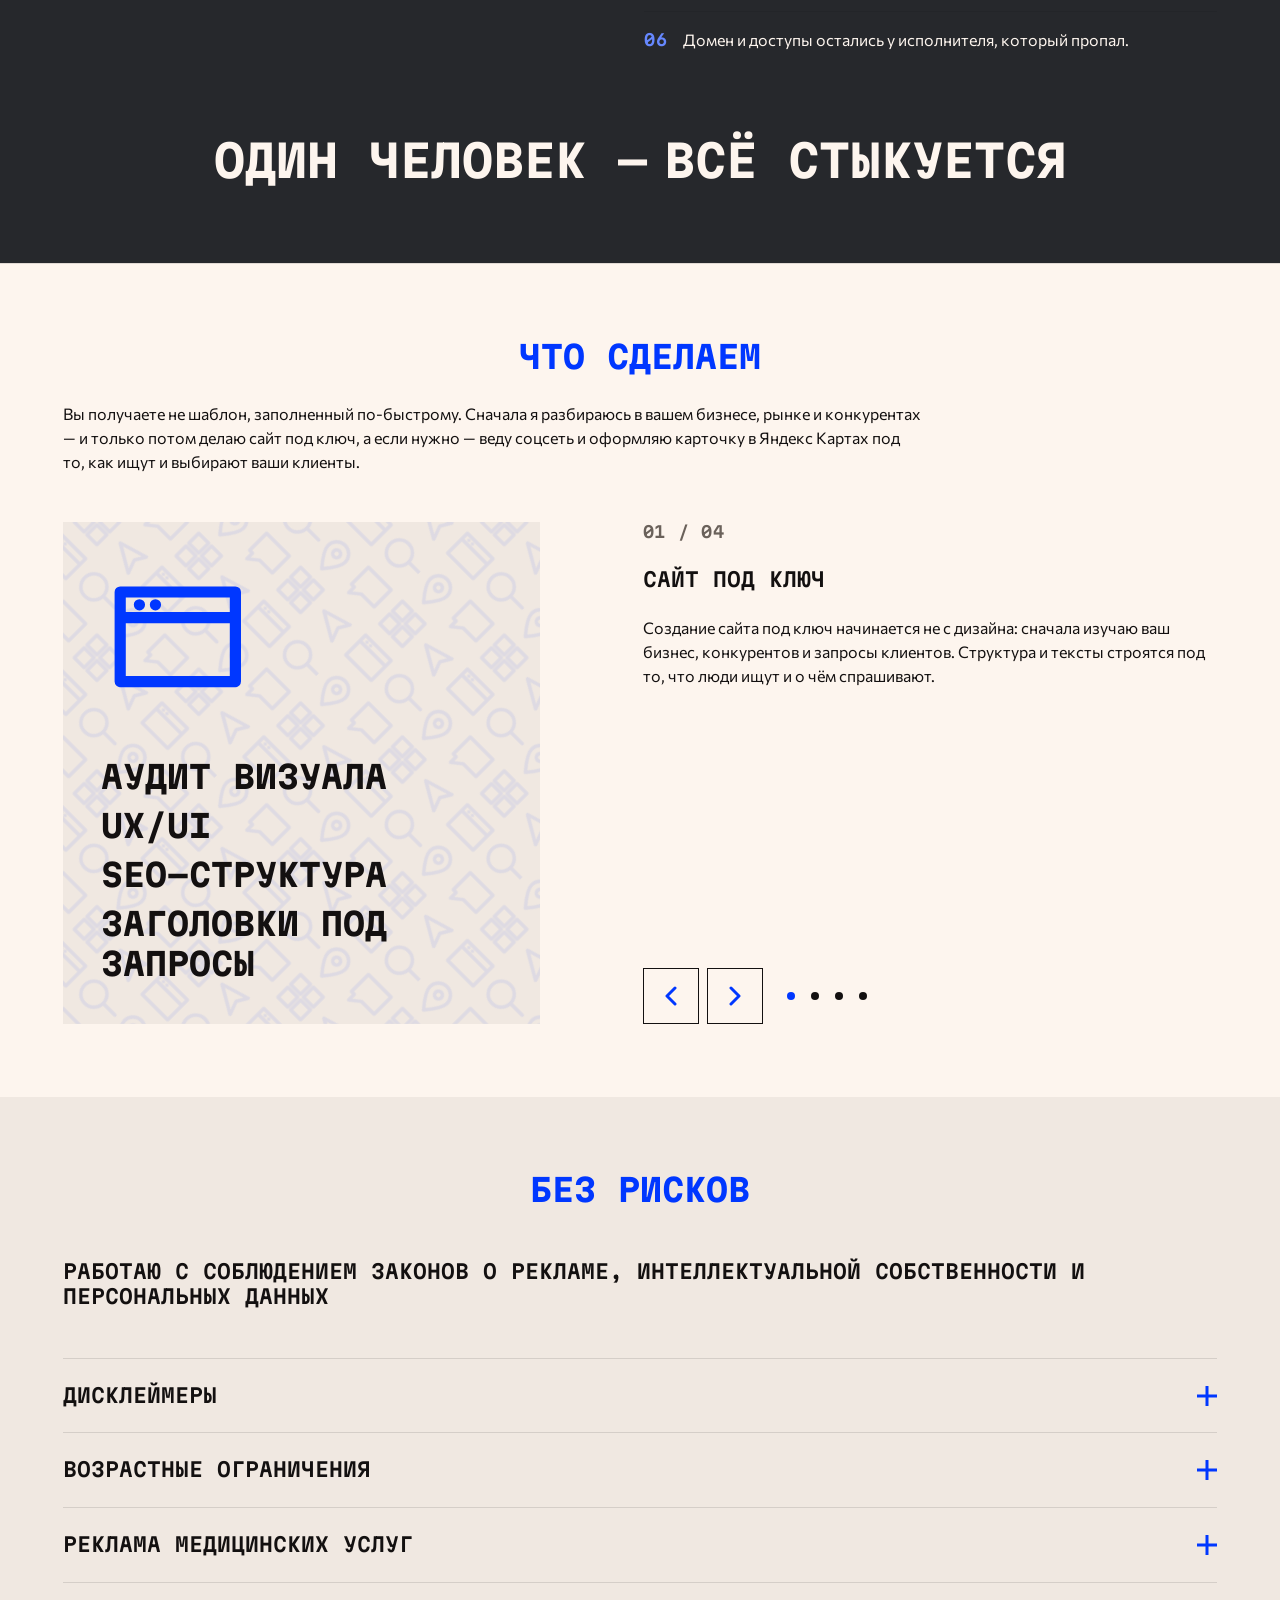
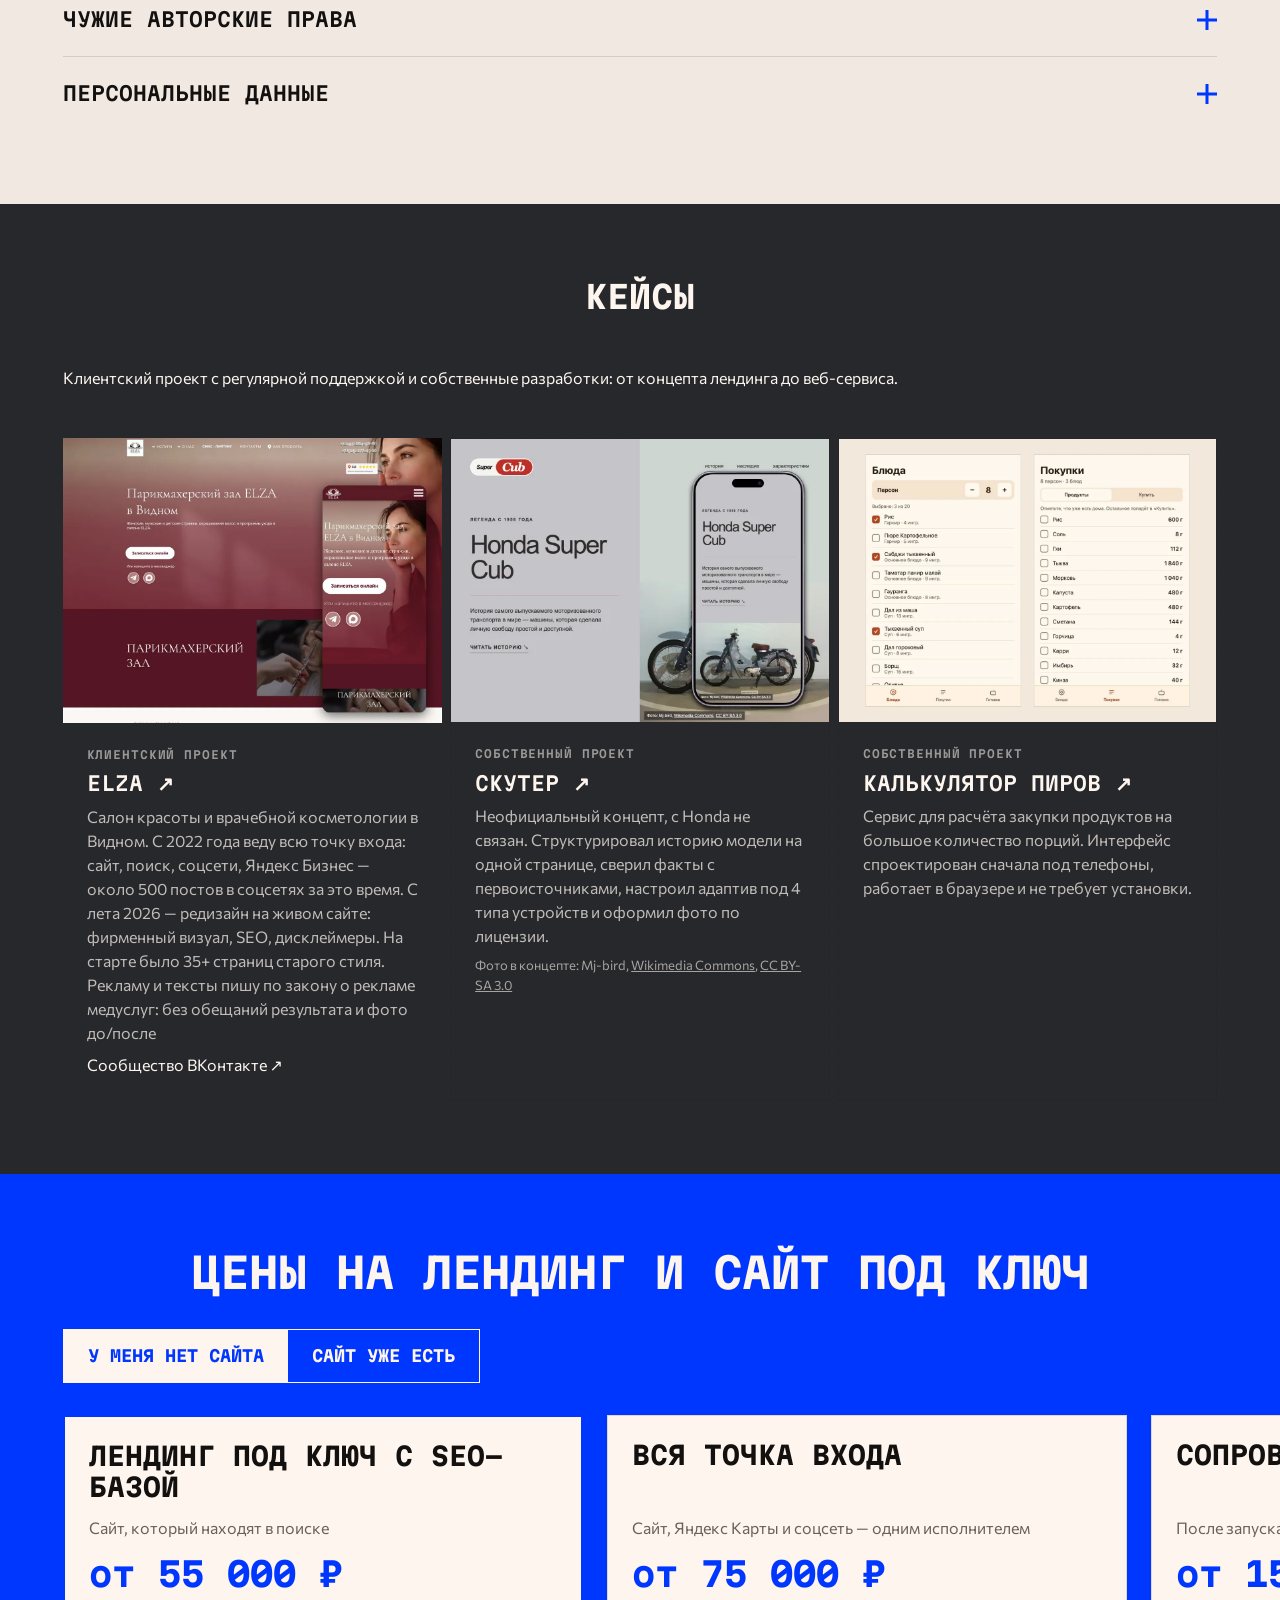
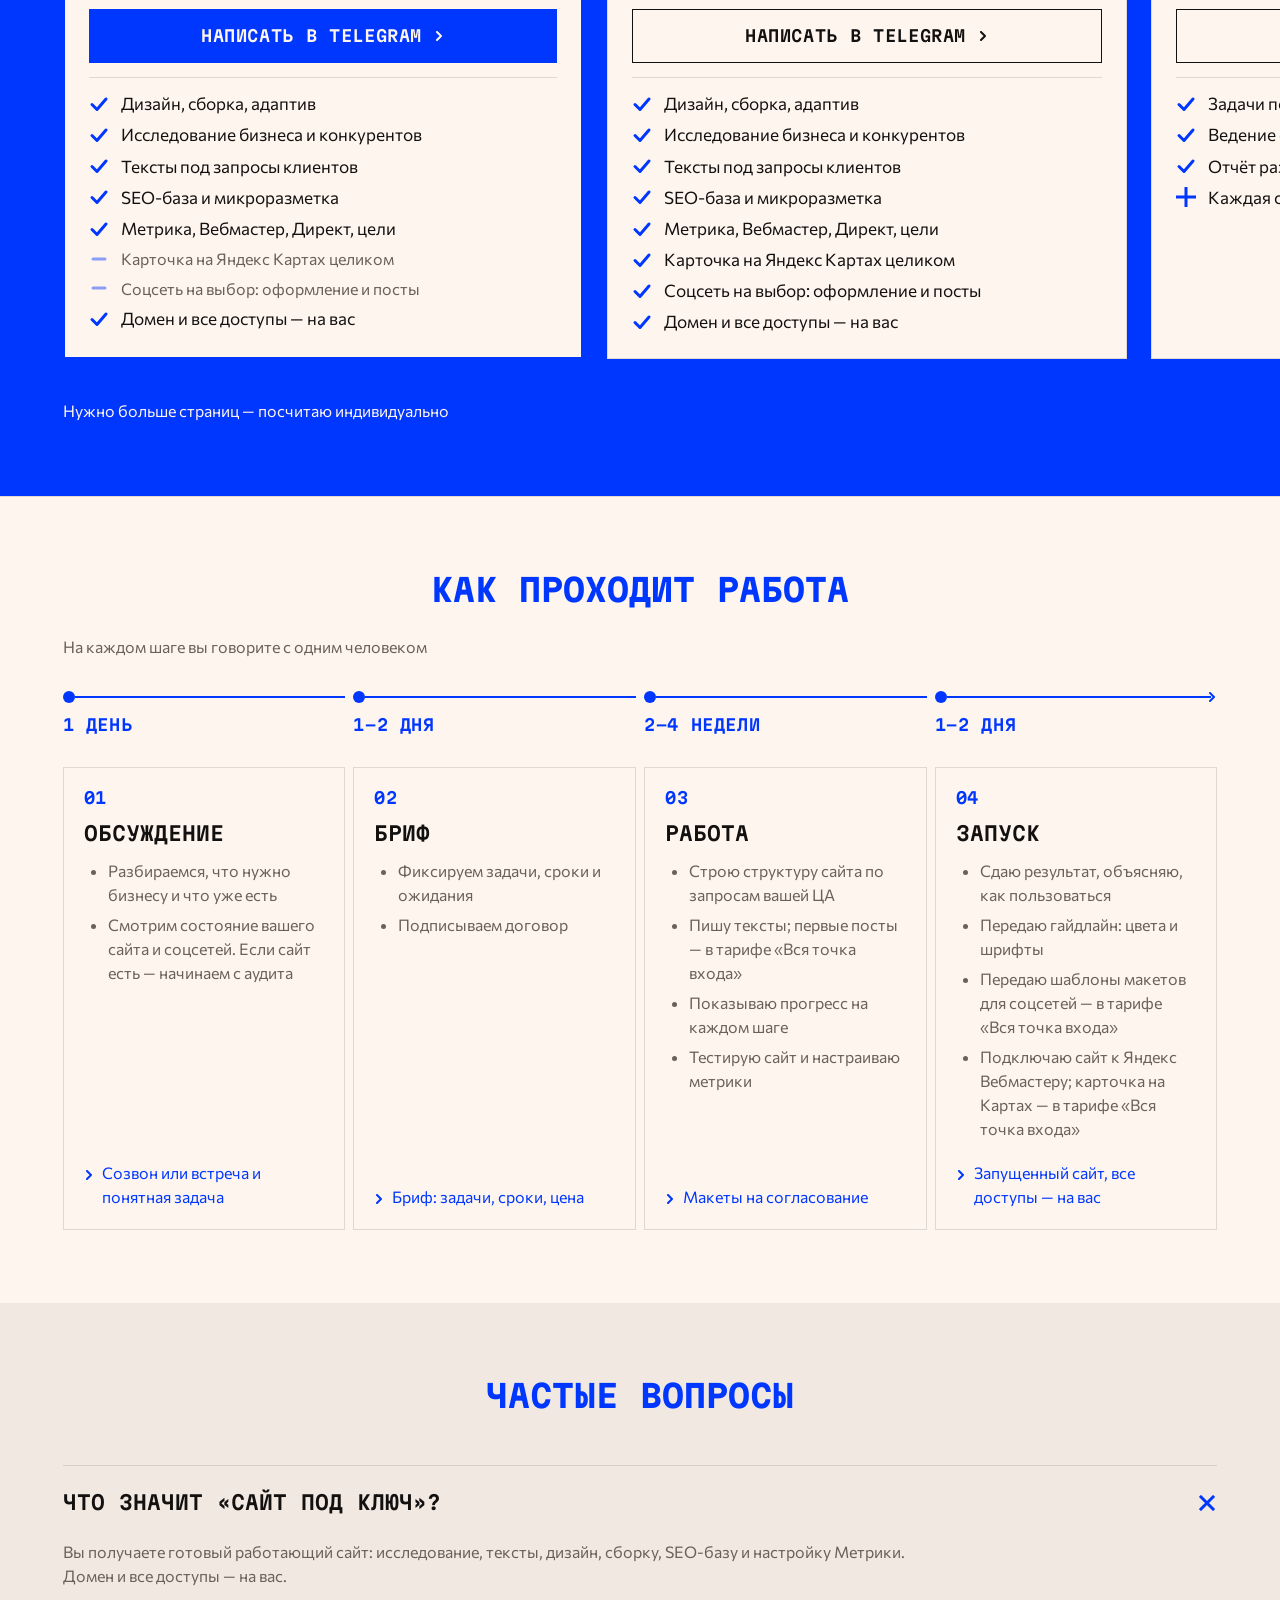
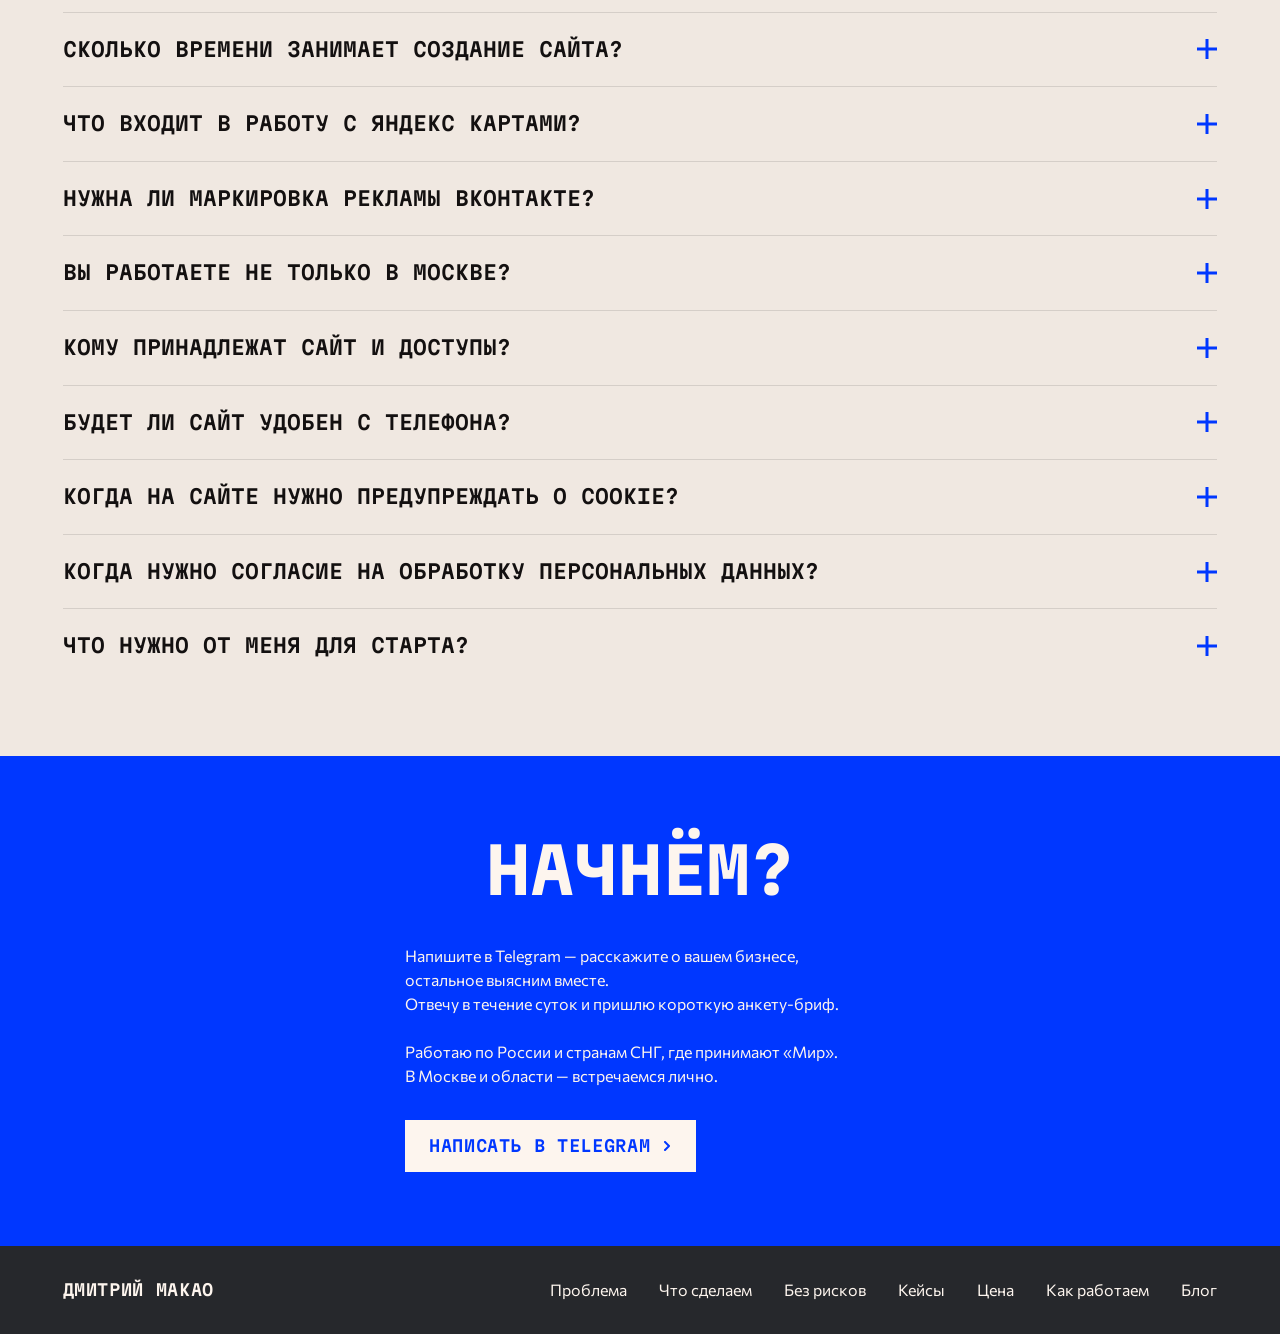
==== commit f055bfa3: "Тексты: правки по аудиту Gemini, часть 2 (страницы)" ====
--- a/index.html
+++ b/index.html
@@ -14,7 +14,7 @@
 <meta name="theme-color" content="#fdf5ee">
 <link rel="icon" href="img/favicon.svg" type="image/svg+xml">
 <!-- Шрифты пока с Google Fonts; перед запуском перенести на свой хостинг (152-ФЗ, см. план) -->
-<link rel="stylesheet" href="css/style.css?v=2026-11-21">
+<link rel="stylesheet" href="css/style.css?v=2026-11-21b">
 <link rel="stylesheet" href="css/fonts-inline.css">
 <script type="application/ld+json">
 {
@@ -54,7 +54,7 @@
    "name": "Что входит в работу с Яндекс Картами?",
    "acceptedAnswer": {
     "@type": "Answer",
-    "text": "Создаю или подтверждаю карточку, заполняю её целиком, завожу услуги с фото и ценами, акции. Ответы на отзывы не веду."
+    "text": "Создаю или подтверждаю карточку, заполняю её целиком, добавляю услуги с фото и ценами, акции. На отзывы отвечает сам бизнес: прямой диалог от первого лица выглядит естественно и помогает точнее реагировать на запросы клиентов."
    }
   },
   {
@@ -354,19 +354,19 @@
   <!-- КЕЙСЫ -->
   <section class="section section--dark stack" id="cases" aria-labelledby="cases-h">
     <h2 class="t-h2 h-center" id="cases-h">Кейсы</h2>
-    <p>Сайт для салона красоты, страница о культовом скутере и калькулятор для поваров — три разные задачи</p>
+    <p>Клиентский проект с регулярной поддержкой и собственные разработки: от концепта лендинга до веб-сервиса.</p>
     <div class="cases">
       <article class="case">
         <img class="case__img" src="img/case-elza.webp" width="1142" height="856" loading="lazy" alt="Сайт салона красоты ELZA: страница парикмахерского зала на компьютере и телефоне">
-        <div class="case__cap"><h3 class="t-h3"><a class="case__link" href="https://sk-elza.ru/" target="_blank" rel="noopener">ELZA</a></h3><p>Салон красоты и врачебной косметологии в Видном. С 2022 года веду всю точку входа: сайт, поиск, соцсети, Яндекс Бизнес — около 500 постов в соцсетях за это время. С лета 2026 — редизайн на живом сайте: фирменный визуал, SEO, дисклеймеры. На старте было 35+ страниц старого стиля. Рекламу и тексты пишу по закону о рекламе медуслуг: без обещаний результата и фото до/после</p><p class="case__more"><a class="case__link" href="https://vk.com/elza_zavidnoe" target="_blank" rel="noopener">Сообщество ВКонтакте</a></p></div>
+        <div class="case__cap"><p class="case__label">Клиентский проект</p><h3 class="t-h3"><a class="case__link" href="https://sk-elza.ru/" target="_blank" rel="noopener">ELZA</a></h3><p>Салон красоты и врачебной косметологии в Видном. С 2022 года веду всю точку входа: сайт, поиск, соцсети, Яндекс Бизнес — около 500 постов в соцсетях за это время. С лета 2026 — редизайн на живом сайте: фирменный визуал, SEO, дисклеймеры. На старте было 35+ страниц старого стиля. Рекламу и тексты пишу по закону о рекламе медуслуг: без обещаний результата и фото до/после</p><p class="case__more"><a class="case__link" href="https://vk.com/elza_zavidnoe" target="_blank" rel="noopener">Сообщество ВКонтакте</a></p></div>
       </article>
       <article class="case case--dashed">
         <img class="case__img" src="img/case-scooter.webp" width="569" height="428" loading="lazy" alt="Концепт лендинга Honda Super Cub: первый экран с фото скутера 1958 года">
-        <div class="case__cap"><h3 class="t-h3"><a class="case__link" href="https://dmitrymakao.webflow.io/" target="_blank" rel="noopener">Скутер</a></h3><p>Концепт лендинга Honda Super Cub, собственный проект. История модели на одной странице, факты сверены с источниками Honda. Адаптирован под 4 устройства. Неофициальный концепт, с Honda не связан</p><p class="case__credit">Фото в концепте: Mj-bird, <a href="https://commons.wikimedia.org/wiki/File:Honda_super_cub,_1st_Gen._1958,_Left_side.jpg" target="_blank" rel="noopener">Wikimedia Commons</a>, <a href="https://creativecommons.org/licenses/by-sa/3.0" target="_blank" rel="noopener">CC BY-SA 3.0</a></p></div>
+        <div class="case__cap"><p class="case__label">Собственный проект</p><h3 class="t-h3"><a class="case__link" href="https://dmitrymakao.webflow.io/" target="_blank" rel="noopener">Скутер</a></h3><p>Неофициальный концепт, с Honda не связан. Структурировал историю модели на одной странице, сверил факты с первоисточниками, настроил адаптив под 4 типа устройств и оформил фото по лицензии.</p><p class="case__credit">Фото в концепте: Mj-bird, <a href="https://commons.wikimedia.org/wiki/File:Honda_super_cub,_1st_Gen._1958,_Left_side.jpg" target="_blank" rel="noopener">Wikimedia Commons</a>, <a href="https://creativecommons.org/licenses/by-sa/3.0" target="_blank" rel="noopener">CC BY-SA 3.0</a></p></div>
       </article>
       <article class="case case--dashed">
         <img class="case__img" src="img/case-pir.webp" width="1142" height="856" loading="lazy" alt="Калькулятор пиров: экраны «Блюда» и «Покупки»">
-        <div class="case__cap"><h3 class="t-h3"><a class="case__link" href="https://pir-calculator.webflow.io/" target="_blank" rel="noopener">Калькулятор пиров</a></h3><p>Калькулятор пиров, собственный продукт. Быстро считает закупку продуктов на большое количество порций. Вырос из моей таблицы, которой я пользуюсь с 2015 года. Работает в браузере, сделан сначала под телефон</p></div>
+        <div class="case__cap"><p class="case__label">Собственный проект</p><h3 class="t-h3"><a class="case__link" href="https://pir-calculator.webflow.io/" target="_blank" rel="noopener">Калькулятор пиров</a></h3><p>Сервис для расчёта закупки продуктов на большое количество порций. Интерфейс спроектирован сначала под телефоны, работает в браузере и не требует установки.</p></div>
       </article>
     </div>
   </section>
@@ -392,8 +392,8 @@
           <li><svg class="icon"><use href="#i-check"/></svg>Тексты под запросы клиентов</li>
           <li><svg class="icon"><use href="#i-check"/></svg>SEO-база и микроразметка</li>
           <li><svg class="icon"><use href="#i-check"/></svg>Метрика, Вебмастер, Директ, цели</li>
-          <li class="is-off"><svg class="icon"><use href="#i-dash"/></svg><span><span class="visually-hidden">Не входит: </span>Карточка на Яндекс Картах целиком</span></li>
-          <li class="is-off"><svg class="icon"><use href="#i-dash"/></svg><span><span class="visually-hidden">Не входит: </span>Соцсеть на выбор: оформление и посты</span></li>
+          <li class="is-off"><svg class="icon"><use href="#i-dash"/></svg><span><span class="visually-hidden">Дополнительно: </span>Карточка на Яндекс Картах целиком</span></li>
+          <li class="is-off"><svg class="icon"><use href="#i-dash"/></svg><span><span class="visually-hidden">Дополнительно: </span>Соцсеть на выбор: оформление и посты</span></li>
           <li><svg class="icon"><use href="#i-check"/></svg>Домен и все доступы — на вас</li>
         </ul>
       </article>
@@ -442,8 +442,8 @@
           <li><svg class="icon"><use href="#i-check"/></svg>Юридические риски: реклама, права, ПДн</li>
           <li><svg class="icon"><use href="#i-check"/></svg>Список правок по приоритету</li>
           <li><svg class="icon"><use href="#i-check"/></svg>Метрика, Вебмастер, цели на кнопки</li>
-          <li class="is-off"><svg class="icon"><use href="#i-dash"/></svg><span><span class="visually-hidden">Не входит: </span>Карточка на Яндекс Картах целиком</span></li>
-          <li class="is-off"><svg class="icon"><use href="#i-dash"/></svg><span><span class="visually-hidden">Не входит: </span>Соцсеть на выбор: оформление и посты</span></li>
+          <li class="is-off"><svg class="icon"><use href="#i-dash"/></svg><span><span class="visually-hidden">Дополнительно: </span>Карточка на Яндекс Картах целиком</span></li>
+          <li class="is-off"><svg class="icon"><use href="#i-dash"/></svg><span><span class="visually-hidden">Дополнительно: </span>Соцсеть на выбор: оформление и посты</span></li>
           <li><svg class="icon"><use href="#i-check"/></svg>Домен и все доступы — на вас</li>
         </ul>
       </article>
@@ -459,8 +459,8 @@
           <li><svg class="icon"><use href="#i-check"/></svg>Исправление юридических рисков</li>
           <li><svg class="icon"><use href="#i-check"/></svg>Текущее SEO не теряется</li>
           <li><svg class="icon"><use href="#i-check"/></svg>Метрика, Вебмастер, Директ</li>
-          <li class="is-off"><svg class="icon"><use href="#i-dash"/></svg><span><span class="visually-hidden">Не входит: </span>Карточка на Яндекс Картах целиком</span></li>
-          <li class="is-off"><svg class="icon"><use href="#i-dash"/></svg><span><span class="visually-hidden">Не входит: </span>Соцсеть на выбор: оформление и посты</span></li>
+          <li class="is-off"><svg class="icon"><use href="#i-dash"/></svg><span><span class="visually-hidden">Дополнительно: </span>Карточка на Яндекс Картах целиком</span></li>
+          <li class="is-off"><svg class="icon"><use href="#i-dash"/></svg><span><span class="visually-hidden">Дополнительно: </span>Соцсеть на выбор: оформление и посты</span></li>
           <li><svg class="icon"><use href="#i-check"/></svg>Домен и все доступы — на вас</li>
         </ul>
       </article>
@@ -528,7 +528,7 @@
     <div class="accordion">
       <div class="acc"><h3><button class="acc__head t-h3" type="button" aria-expanded="true">Что значит «сайт под ключ»?<svg class="icon"><use href="#i-plus"/></svg></button></h3><p class="acc__body">Вы получаете готовый работающий сайт: исследование, тексты, дизайн, сборку, SEO-базу и настройку Метрики. Домен и все доступы — на вас.</p></div>
       <div class="acc"><h3><button class="acc__head t-h3" type="button" aria-expanded="false">Сколько времени занимает создание сайта?<svg class="icon"><use href="#i-plus"/></svg></button></h3><p class="acc__body" hidden>Обсуждение — 1 день, бриф — 1–2 дня, работа — 2–4 недели.</p></div>
-      <div class="acc"><h3><button class="acc__head t-h3" type="button" aria-expanded="false">Что входит в работу с Яндекс Картами?<svg class="icon"><use href="#i-plus"/></svg></button></h3><p class="acc__body" hidden>Создаю или подтверждаю карточку, заполняю её целиком, завожу услуги с фото и ценами, акции. Ответы на отзывы не веду.</p></div>
+      <div class="acc"><h3><button class="acc__head t-h3" type="button" aria-expanded="false">Что входит в работу с Яндекс Картами?<svg class="icon"><use href="#i-plus"/></svg></button></h3><p class="acc__body" hidden>Создаю или подтверждаю карточку, заполняю её целиком, добавляю услуги с фото и ценами, акции. На отзывы отвечает сам бизнес: прямой диалог от первого лица выглядит естественно и помогает точнее реагировать на запросы клиентов.</p></div>
       <div class="acc"><h3><button class="acc__head t-h3" type="button" aria-expanded="false">Нужна ли маркировка рекламы ВКонтакте?<svg class="icon"><use href="#i-plus"/></svg></button></h3><p class="acc__body" hidden>Да. Слежу за этим сам: пометка «Реклама», указание рекламодателя и идентификатор рекламы. Если закон требует предупреждений — например, для медицинских услуг, — добавляю и их.</p></div>
       <div class="acc"><h3><button class="acc__head t-h3" type="button" aria-expanded="false">Вы работаете не только в Москве?<svg class="icon"><use href="#i-plus"/></svg></button></h3><p class="acc__body" hidden>Да, по России и странам СНГ, где принимают «Мир». В Москве и области — встречаемся лично.</p></div>
       <div class="acc"><h3><button class="acc__head t-h3" type="button" aria-expanded="false">Кому принадлежат сайт и доступы?<svg class="icon"><use href="#i-plus"/></svg></button></h3><p class="acc__body" hidden>Вам — с первого дня. Домен, аккаунт на платформе сайта и остальные аккаунты регистрируются на вас, а я подключаюсь по вашему приглашению и веду всю работу. Закончили — просто отключаете мой доступ.</p></div>
--- a/css/style.css
+++ b/css/style.css
@@ -285,6 +285,11 @@
 .case__link:hover { text-decoration: underline; text-underline-offset: 4px; }
 .case__cap .case__credit { font-size: 13px; opacity: 0.6; }
 .case__cap .case__more { opacity: 1; }
+/* метка над кейсом: клиентский проект / собственный (21.11) */
+.case__label { font-family: var(--font-mono); font-size: 11px; letter-spacing: 0.08em; text-transform: uppercase; opacity: 0.55 !important; margin: 0; }
+/* «Все статьи» в конце статьи — второстепенная текстовая ссылка, не спорит с заявкой (21.11) */
+.article-back { font-family: var(--font-mono); font-size: 13px; line-height: 1.3; color: var(--muted); text-decoration: underline; text-underline-offset: 4px; text-decoration-thickness: 1px; }
+.article-back:hover { color: var(--ink); }
 /* кейсы, телефон: подпись без внутренних полей — текст по краю картинки; промежутки меньше (Дмитрий, 09.10) */
 @media (max-width: 767px) {
   #cases.stack { gap: 16px; }
